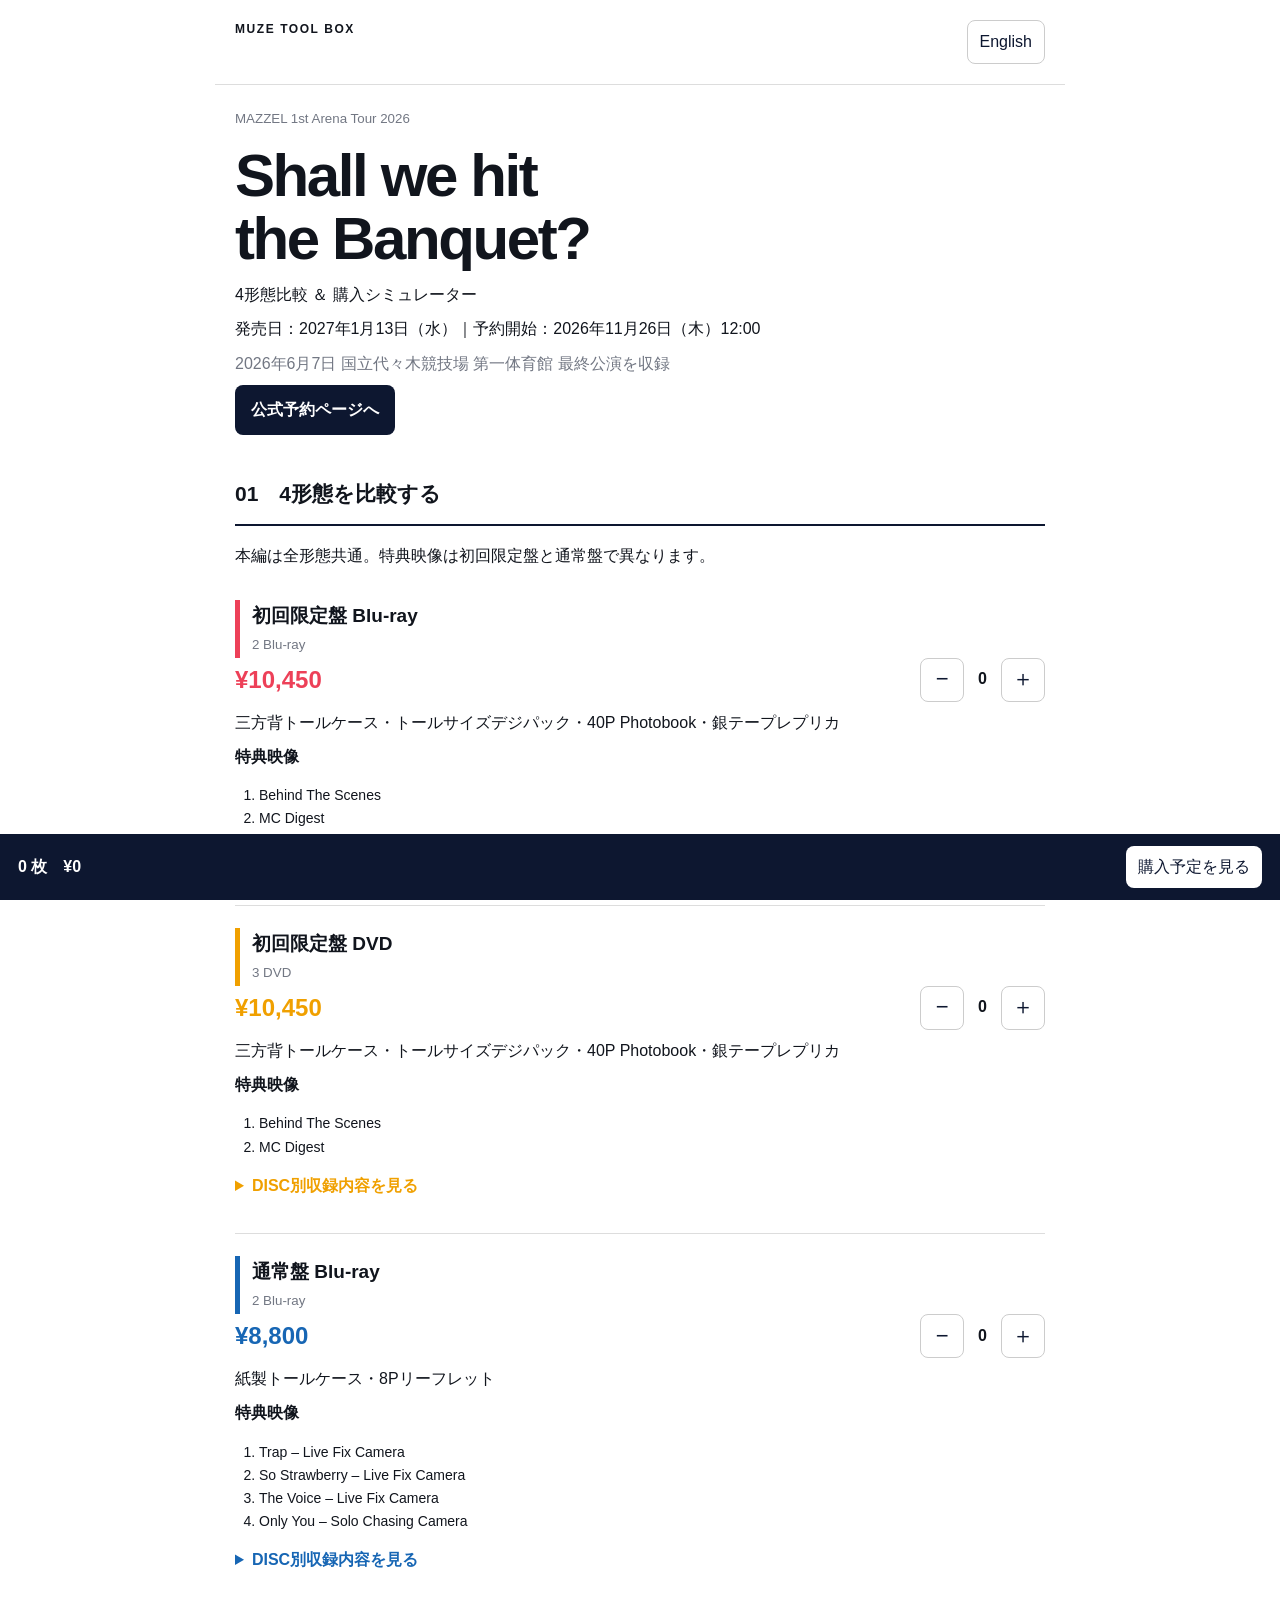
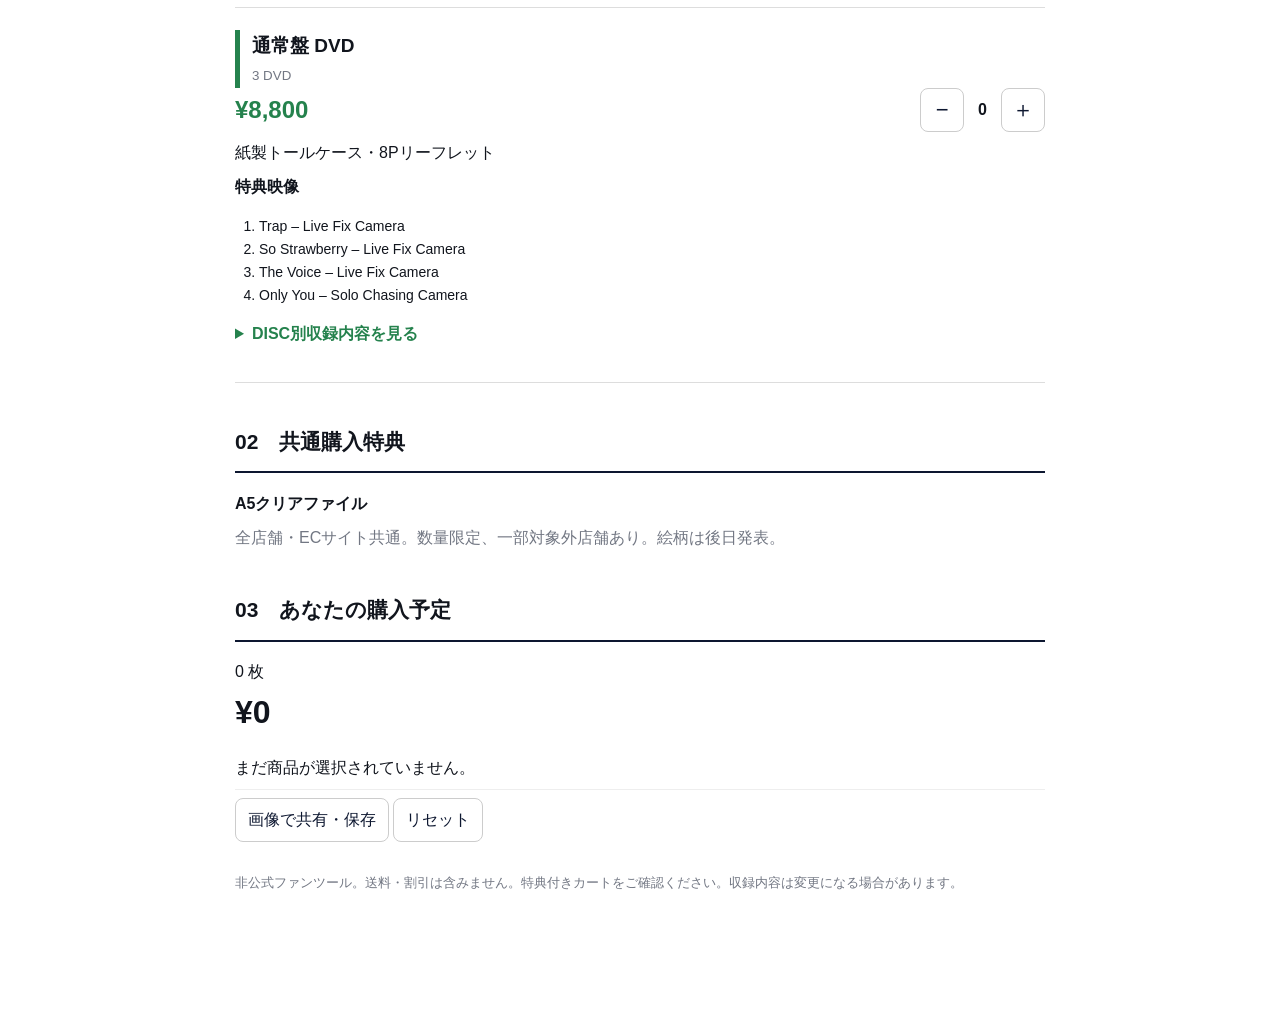
==== banquet/index.html @ d72d7221 "Add standalone BANQUET purchase guide preview" ====
<!doctype html><html lang="ja"><meta charset="utf-8"><meta name="viewport" content="width=device-width,initial-scale=1"><title>BANQUET | MUZE TOOL BOX</title><style>
*{box-sizing:border-box}body{margin:0;color:#11151d;background:#fff;font:16px/1.65 -apple-system,BlinkMacSystemFont,"Helvetica Neue",sans-serif;padding-bottom:110px}main,header{max-width:850px;margin:auto;padding:20px}header{display:flex;justify-content:space-between;border-bottom:1px solid #ddd}a{color:inherit}header a{font-weight:900;font-size:12px;letter-spacing:.13em;text-decoration:none}h1{font-size:clamp(32px,7vw,60px);line-height:1.05;margin:12px 0;letter-spacing:-.04em}h2{font-size:21px;border-bottom:2px solid #0d1730;padding-bottom:12px;margin-top:42px}h3{margin:0;font-size:19px}p{margin:8px 0}small,.muted{color:#727783}article{border-bottom:1px solid #ddd;padding:22px 0} .name{border-left:5px solid var(--c);padding-left:12px}.price{font-size:24px;font-weight:800;color:var(--c)}.line{display:flex;justify-content:space-between;align-items:center;gap:12px}.qty{display:flex;align-items:center;gap:14px}button{font:inherit;cursor:pointer;color:#0d1730;background:white;border:1px solid #ccc;border-radius:8px;padding:8px 12px;touch-action:manipulation}.qty button{width:44px;height:44px;font-size:22px;padding:0}details{margin:12px 0}summary{cursor:pointer;font-weight:700;color:var(--c,#0d1730)}ol{font-size:14px;padding-left:24px}.primary{display:inline-block;background:#0d1730;color:white;border:0;padding:12px 16px;text-decoration:none;border-radius:8px;font-weight:700}.sticky{position:fixed;bottom:0;left:0;right:0;background:#0d1730;color:white;padding:12px 18px calc(12px + env(safe-area-inset-bottom));display:flex;justify-content:space-between;align-items:center;gap:10px}.sticky a{background:white;color:#0d1730;padding:8px 12px;border-radius:8px;text-decoration:none}#total{font-size:32px;font-weight:900}#result p{border-bottom:1px solid #eee;padding:8px 0}footer{font-size:13px;color:#727783;margin-top:30px} [hidden]{display:none!important}
</style><header><a href="https://rikomuze.github.io/muze-tool-box/">MUZE TOOL BOX</a><button id="lang">English</button></header><main><small>MAZZEL 1st Arena Tour 2026</small><h1>Shall we hit<br>the Banquet?</h1><p data-ja="4形態比較 ＆ 購入シミュレーター" data-en="4 Versions Guide & Purchase Simulator">4形態比較 ＆ 購入シミュレーター</p><p data-ja="発売日：2027年1月13日（水）｜予約開始：2026年11月26日（木）12:00" data-en="Release: Jan 13, 2027 | Preorders: Nov 26, 2026, noon JST">発売日：2027年1月13日（水）｜予約開始：2026年11月26日（木）12:00</p><p class="muted" data-ja="2026年6月7日 国立代々木競技場 第一体育館 最終公演を収録" data-en="Final show, June 7, 2026, Yoyogi National Stadium 1st Gymnasium">2026年6月7日 国立代々木競技場 第一体育館 最終公演を収録</p><a class="primary" href="https://mazzel.lnk.to/Banquet_Tour" data-ja="公式予約ページへ" data-en="Preorder">公式予約ページへ</a><h2 data-ja="01　4形態を比較する" data-en="01　Compare editions">01　4形態を比較する</h2><p data-ja="本編は全形態共通。特典映像は初回限定盤と通常盤で異なります。" data-en="All editions include the same concert. Bonus footage differs by edition.">本編は全形態共通。特典映像は初回限定盤と通常盤で異なります。</p><article style="--c:#ed4058"><div class="name"><h3 data-ja="初回限定盤 Blu-ray" data-en="Limited Edition Blu-ray">初回限定盤 Blu-ray</h3><small>2 Blu-ray</small></div><div class="line"><span class="price">¥10,450</span><div class="qty"><button type="button" data-i="0" data-d="-1" aria-label="Minus">−</button><strong id="q0">0</strong><button type="button" data-i="0" data-d="1" aria-label="Plus">＋</button></div></div><p data-ja="三方背トールケース・トールサイズデジパック・40P Photobook・銀テープレプリカ" data-en="Slipcase, tall digipak, 40-page photobook, replica silver tape">三方背トールケース・トールサイズデジパック・40P Photobook・銀テープレプリカ</p><strong data-ja="特典映像" data-en="Bonus footage">特典映像</strong><ol><li>Behind The Scenes</li><li>MC Digest</li></ol><details><summary data-ja="DISC別収録内容を見る" data-en="View disc contents">DISC別収録内容を見る</summary><strong>DISC 1</strong><ol><li>BANQUET BANG</li><li>MAZQUERADE</li><li>MAKERZ</li><li>Fire</li><li>Get Down</li><li>CAME TO DANCE</li><li>to me</li><li>T.O.P</li><li>Fantasy</li><li>I’m yours, You’re mine</li><li>Trap</li><li>DANGER</li><li>K&K</li><li>HERO SUIT</li><li>J.O.K.E.R.</li><li>MISSION</li><li>Get Up And Dance</li><li>Parade</li><li>King Kila Game</li><li>So Strawberry</li><li>Only You</li><li>Clover</li><li>Our Life Is Always Right</li><li>Seaside Story</li><li>Vivid</li><li>BANQUET BANG</li><li>The Voice</li></ol><strong>DISC 2</strong><ol><li>Behind The Scenes</li><li>MC Digest</li></ol></details></article><article style="--c:#f0a000"><div class="name"><h3 data-ja="初回限定盤 DVD" data-en="Limited Edition DVD">初回限定盤 DVD</h3><small>3 DVD</small></div><div class="line"><span class="price">¥10,450</span><div class="qty"><button type="button" data-i="1" data-d="-1" aria-label="Minus">−</button><strong id="q1">0</strong><button type="button" data-i="1" data-d="1" aria-label="Plus">＋</button></div></div><p data-ja="三方背トールケース・トールサイズデジパック・40P Photobook・銀テープレプリカ" data-en="Slipcase, tall digipak, 40-page photobook, replica silver tape">三方背トールケース・トールサイズデジパック・40P Photobook・銀テープレプリカ</p><strong data-ja="特典映像" data-en="Bonus footage">特典映像</strong><ol><li>Behind The Scenes</li><li>MC Digest</li></ol><details><summary data-ja="DISC別収録内容を見る" data-en="View disc contents">DISC別収録内容を見る</summary><strong>DISC 1</strong><ol><li>BANQUET BANG</li><li>MAZQUERADE</li><li>MAKERZ</li><li>Fire</li><li>Get Down</li><li>CAME TO DANCE</li><li>to me</li><li>T.O.P</li><li>Fantasy</li><li>I’m yours, You’re mine</li><li>Trap</li><li>DANGER</li><li>K&K</li><li>HERO SUIT</li><li>J.O.K.E.R.</li><li>MISSION</li><li>Get Up And Dance</li><li>Parade</li><li>King Kila Game</li></ol><strong>DISC 2</strong><ol><li>So Strawberry</li><li>Only You</li><li>Clover</li><li>Our Life Is Always Right</li><li>Seaside Story</li><li>Vivid</li><li>BANQUET BANG</li><li>The Voice</li></ol><strong>DISC 3</strong><ol><li>Behind The Scenes</li><li>MC Digest</li></ol></details></article><article style="--c:#1766b4"><div class="name"><h3 data-ja="通常盤 Blu-ray" data-en="Regular Edition Blu-ray">通常盤 Blu-ray</h3><small>2 Blu-ray</small></div><div class="line"><span class="price">¥8,800</span><div class="qty"><button type="button" data-i="2" data-d="-1" aria-label="Minus">−</button><strong id="q2">0</strong><button type="button" data-i="2" data-d="1" aria-label="Plus">＋</button></div></div><p data-ja="紙製トールケース・8Pリーフレット" data-en="Paper tall case, 8-page leaflet">紙製トールケース・8Pリーフレット</p><strong data-ja="特典映像" data-en="Bonus footage">特典映像</strong><ol><li>Trap – Live Fix Camera</li><li>So Strawberry – Live Fix Camera</li><li>The Voice – Live Fix Camera</li><li>Only You – Solo Chasing Camera</li></ol><details><summary data-ja="DISC別収録内容を見る" data-en="View disc contents">DISC別収録内容を見る</summary><strong>DISC 1</strong><ol><li>BANQUET BANG</li><li>MAZQUERADE</li><li>MAKERZ</li><li>Fire</li><li>Get Down</li><li>CAME TO DANCE</li><li>to me</li><li>T.O.P</li><li>Fantasy</li><li>I’m yours, You’re mine</li><li>Trap</li><li>DANGER</li><li>K&K</li><li>HERO SUIT</li><li>J.O.K.E.R.</li><li>MISSION</li><li>Get Up And Dance</li><li>Parade</li><li>King Kila Game</li><li>So Strawberry</li><li>Only You</li><li>Clover</li><li>Our Life Is Always Right</li><li>Seaside Story</li><li>Vivid</li><li>BANQUET BANG</li><li>The Voice</li></ol><strong>DISC 2</strong><ol><li>Trap – Live Fix Camera</li><li>So Strawberry – Live Fix Camera</li><li>The Voice – Live Fix Camera</li><li>Only You – Solo Chasing Camera</li></ol></details></article><article style="--c:#25824d"><div class="name"><h3 data-ja="通常盤 DVD" data-en="Regular Edition DVD">通常盤 DVD</h3><small>3 DVD</small></div><div class="line"><span class="price">¥8,800</span><div class="qty"><button type="button" data-i="3" data-d="-1" aria-label="Minus">−</button><strong id="q3">0</strong><button type="button" data-i="3" data-d="1" aria-label="Plus">＋</button></div></div><p data-ja="紙製トールケース・8Pリーフレット" data-en="Paper tall case, 8-page leaflet">紙製トールケース・8Pリーフレット</p><strong data-ja="特典映像" data-en="Bonus footage">特典映像</strong><ol><li>Trap – Live Fix Camera</li><li>So Strawberry – Live Fix Camera</li><li>The Voice – Live Fix Camera</li><li>Only You – Solo Chasing Camera</li></ol><details><summary data-ja="DISC別収録内容を見る" data-en="View disc contents">DISC別収録内容を見る</summary><strong>DISC 1</strong><ol><li>BANQUET BANG</li><li>MAZQUERADE</li><li>MAKERZ</li><li>Fire</li><li>Get Down</li><li>CAME TO DANCE</li><li>to me</li><li>T.O.P</li><li>Fantasy</li><li>I’m yours, You’re mine</li><li>Trap</li><li>DANGER</li><li>K&K</li><li>HERO SUIT</li><li>J.O.K.E.R.</li><li>MISSION</li><li>Get Up And Dance</li><li>Parade</li><li>King Kila Game</li></ol><strong>DISC 2</strong><ol><li>So Strawberry</li><li>Only You</li><li>Clover</li><li>Our Life Is Always Right</li><li>Seaside Story</li><li>Vivid</li><li>BANQUET BANG</li><li>The Voice</li></ol><strong>DISC 3</strong><ol><li>Trap – Live Fix Camera</li><li>So Strawberry – Live Fix Camera</li><li>The Voice – Live Fix Camera</li><li>Only You – Solo Chasing Camera</li></ol></details></article><h2 data-ja="02　共通購入特典" data-en="02　Purchase bonus">02　共通購入特典</h2><strong data-ja="A5クリアファイル" data-en="A5 clear file">A5クリアファイル</strong><p class="muted" data-ja="全店舗・ECサイト共通。数量限定、一部対象外店舗あり。絵柄は後日発表。" data-en="Same across participating stores. Limited stock; design to be announced.">全店舗・ECサイト共通。数量限定、一部対象外店舗あり。絵柄は後日発表。</p><h2 id="summary" data-ja="03　あなたの購入予定" data-en="03　Your purchase plan">03　あなたの購入予定</h2><div id="count">0 枚</div><div id="total">¥0</div><div id="result" aria-live="polite">まだ商品が選択されていません。</div><button id="share" disabled data-ja="画像で共有・保存" data-en="Share / save image">画像で共有・保存</button> <button id="reset" data-ja="リセット" data-en="Reset">リセット</button><footer data-ja="非公式ファンツール。送料・割引は含みません。特典付きカートをご確認ください。収録内容は変更になる場合があります。" data-en="Unofficial fan tool. Shipping and discounts excluded. Check bonus eligibility. Contents subject to change.">非公式ファンツール。送料・割引は含みません。特典付きカートをご確認ください。収録内容は変更になる場合があります。</footer></main><div class="sticky"><strong id="sticky">0 枚　¥0</strong><a href="#summary" data-ja="購入予定を見る" data-en="View plan">購入予定を見る</a></div><script>
const products=[{"name":"初回限定盤 Blu-ray","en":"Limited Edition Blu-ray","price":10450,"color":"#ed4058","discs":[["BANQUET BANG","MAZQUERADE","MAKERZ","Fire","Get Down","CAME TO DANCE","to me","T.O.P","Fantasy","I’m yours, You’re mine","Trap","DANGER","K&K","HERO SUIT","J.O.K.E.R.","MISSION","Get Up And Dance","Parade","King Kila Game","So Strawberry","Only You","Clover","Our Life Is Always Right","Seaside Story","Vivid","BANQUET BANG","The Voice"],["Behind The Scenes","MC Digest"]]},{"name":"初回限定盤 DVD","en":"Limited Edition DVD","price":10450,"color":"#f0a000","discs":[["BANQUET BANG","MAZQUERADE","MAKERZ","Fire","Get Down","CAME TO DANCE","to me","T.O.P","Fantasy","I’m yours, You’re mine","Trap","DANGER","K&K","HERO SUIT","J.O.K.E.R.","MISSION","Get Up And Dance","Parade","King Kila Game"],["So Strawberry","Only You","Clover","Our Life Is Always Right","Seaside Story","Vivid","BANQUET BANG","The Voice"],["Behind The Scenes","MC Digest"]]},{"name":"通常盤 Blu-ray","en":"Regular Edition Blu-ray","price":8800,"color":"#1766b4","discs":[["BANQUET BANG","MAZQUERADE","MAKERZ","Fire","Get Down","CAME TO DANCE","to me","T.O.P","Fantasy","I’m yours, You’re mine","Trap","DANGER","K&K","HERO SUIT","J.O.K.E.R.","MISSION","Get Up And Dance","Parade","King Kila Game","So Strawberry","Only You","Clover","Our Life Is Always Right","Seaside Story","Vivid","BANQUET BANG","The Voice"],["Trap – Live Fix Camera","So Strawberry – Live Fix Camera","The Voice – Live Fix Camera","Only You – Solo Chasing Camera"]]},{"name":"通常盤 DVD","en":"Regular Edition DVD","price":8800,"color":"#25824d","discs":[["BANQUET BANG","MAZQUERADE","MAKERZ","Fire","Get Down","CAME TO DANCE","to me","T.O.P","Fantasy","I’m yours, You’re mine","Trap","DANGER","K&K","HERO SUIT","J.O.K.E.R.","MISSION","Get Up And Dance","Parade","King Kila Game"],["So Strawberry","Only You","Clover","Our Life Is Always Right","Seaside Story","Vivid","BANQUET BANG","The Voice"],["Trap – Live Fix Camera","So Strawberry – Live Fix Camera","The Voice – Live Fix Camera","Only You – Solo Chasing Camera"]]}],extras=[["Behind The Scenes","MC Digest"],["Trap – Live Fix Camera","So Strawberry – Live Fix Camera","The Voice – Live Fix Camera","Only You – Solo Chasing Camera"]],q=[0,0,0,0];let lang='ja',lines=[];const el=id=>document.getElementById(id),t=(a,b)=>lang==='ja'?a:b;function render(){let n=q.reduce((a,b)=>a+b,0),total=q.reduce((a,b,i)=>a+b*products[i].price,0),money='¥'+total.toLocaleString();q.forEach((v,i)=>el('q'+i).textContent=v);el('count').textContent=n+t(' 枚',' items');el('total').textContent=money;el('sticky').textContent=el('count').textContent+'　'+money;lines=[];q.forEach((v,i)=>{if(v)lines.push(products[i][lang==='ja'?'name':'en']+' × '+v)});if(n){lines.push(t('ライブ本編：全27曲（演目）','Concert: 27 performances'));if(q[0]+q[1])lines.push(...extras[0], '40P Photobook × '+(q[0]+q[1]),t('銀テープレプリカ','Replica silver tape')+' × '+(q[0]+q[1]));if(q[2]+q[3])lines.push(...extras[1],t('8Pリーフレット','8-page leaflet')+' × '+(q[2]+q[3]));lines.push(t('A5クリアファイル（対象商品・在庫がある場合）','A5 clear file (subject to eligibility and stock)'));}el('result').replaceChildren();for(const s of lines.length?lines:[t('まだ商品が選択されていません。','No editions selected.')]){let p=document.createElement('p');p.textContent=s;el('result').append(p)}el('share').disabled=!n;}
document.querySelectorAll('[data-i]').forEach(b=>b.addEventListener('click',()=>{let i=+b.dataset.i;q[i]=Math.max(0,q[i]+Number(b.dataset.d));render()}));el('reset').onclick=()=>{q.fill(0);render()};el('lang').onclick=()=>{lang=lang==='ja'?'en':'ja';document.documentElement.lang=lang;document.querySelectorAll('[data-ja]').forEach(x=>x.textContent=x.dataset[lang]);el('lang').textContent=t('English','日本語');render()};el('share').onclick=async()=>{let c=document.createElement('canvas');c.width=1000;c.height=240+lines.length*65;let x=c.getContext('2d');x.fillStyle='#fff';x.fillRect(0,0,c.width,c.height);x.fillStyle='#0d1730';x.font='bold 38px sans-serif';x.fillText('BANQUET / MUZE TOOL BOX',40,65);x.fillText(el('total').textContent,40,130);x.font='27px sans-serif';lines.forEach((s,i)=>x.fillText(s,40,200+i*65,920));c.toBlob(async b=>{let f=new File([b],'banquet-plan.png',{type:'image/png'});try{if(navigator.canShare&&navigator.canShare({files:[f]})){await navigator.share({files:[f]});return}}catch(e){if(e.name==='AbortError')return}let a=document.createElement('a');a.href=URL.createObjectURL(b);a.download=f.name;a.click();setTimeout(()=>URL.revokeObjectURL(a.href),1000)},'image/png')};render();
</script></html>
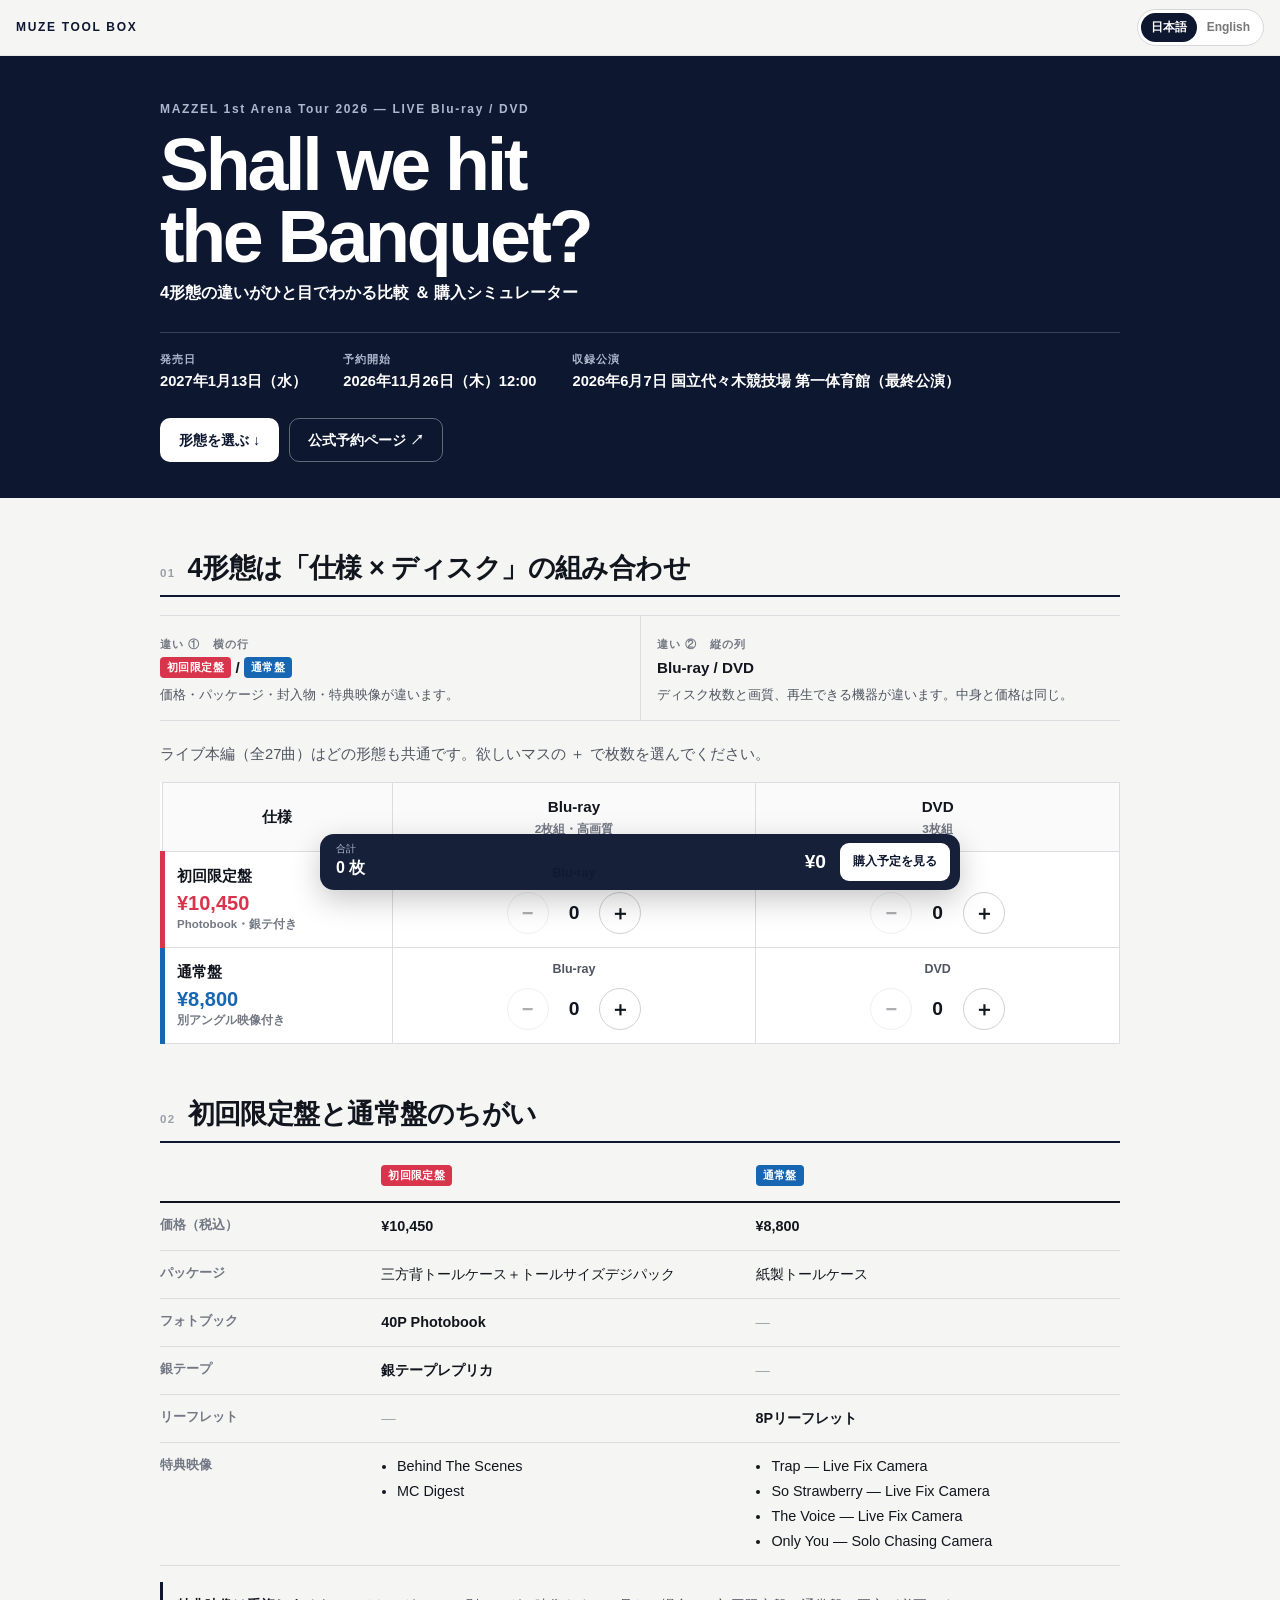
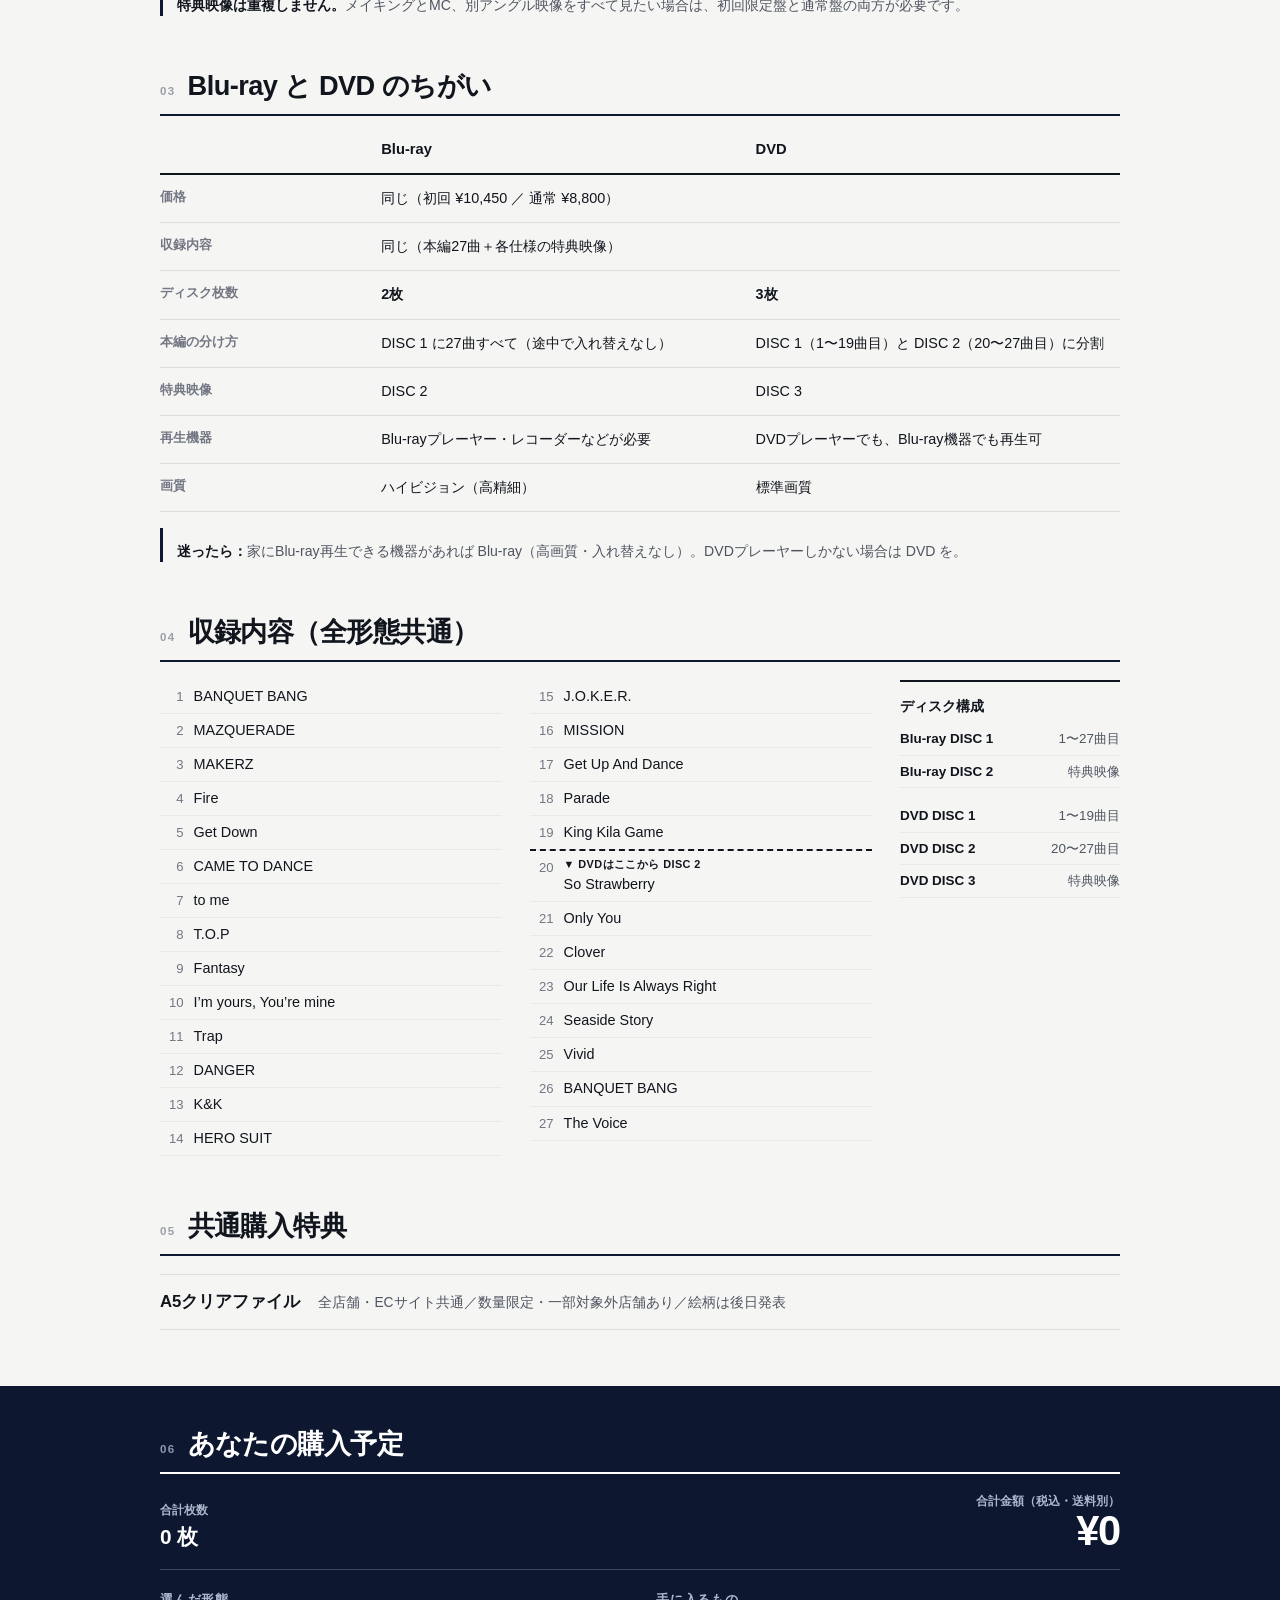
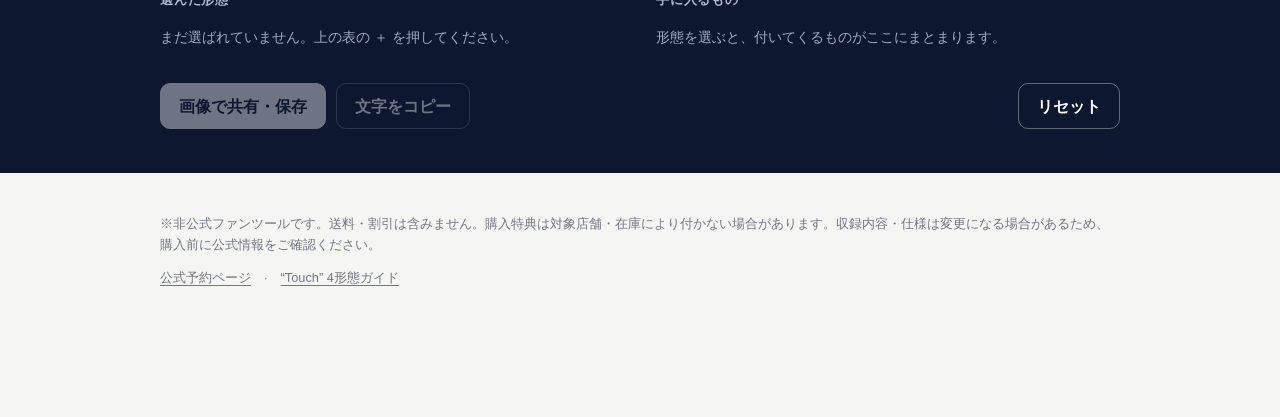
==== commit 77a33611: "BANQUETページを刷新：2×2選択表・形態比較表・ディスク構成を追加 - 4形態を「初回/通常 × Blu-ray/DVD」の表で選べるように変更 - 初回限定盤と通常盤、Blu-rayとDVDの" ====
--- a/banquet/index.html
+++ b/banquet/index.html
@@ -1,6 +1,491 @@
-<!doctype html><html lang="ja"><meta charset="utf-8"><meta name="viewport" content="width=device-width,initial-scale=1"><title>BANQUET | MUZE TOOL BOX</title><style>
-*{box-sizing:border-box}body{margin:0;color:#11151d;background:#fff;font:16px/1.65 -apple-system,BlinkMacSystemFont,"Helvetica Neue",sans-serif;padding-bottom:110px}main,header{max-width:850px;margin:auto;padding:20px}header{display:flex;justify-content:space-between;border-bottom:1px solid #ddd}a{color:inherit}header a{font-weight:900;font-size:12px;letter-spacing:.13em;text-decoration:none}h1{font-size:clamp(32px,7vw,60px);line-height:1.05;margin:12px 0;letter-spacing:-.04em}h2{font-size:21px;border-bottom:2px solid #0d1730;padding-bottom:12px;margin-top:42px}h3{margin:0;font-size:19px}p{margin:8px 0}small,.muted{color:#727783}article{border-bottom:1px solid #ddd;padding:22px 0} .name{border-left:5px solid var(--c);padding-left:12px}.price{font-size:24px;font-weight:800;color:var(--c)}.line{display:flex;justify-content:space-between;align-items:center;gap:12px}.qty{display:flex;align-items:center;gap:14px}button{font:inherit;cursor:pointer;color:#0d1730;background:white;border:1px solid #ccc;border-radius:8px;padding:8px 12px;touch-action:manipulation}.qty button{width:44px;height:44px;font-size:22px;padding:0}details{margin:12px 0}summary{cursor:pointer;font-weight:700;color:var(--c,#0d1730)}ol{font-size:14px;padding-left:24px}.primary{display:inline-block;background:#0d1730;color:white;border:0;padding:12px 16px;text-decoration:none;border-radius:8px;font-weight:700}.sticky{position:fixed;bottom:0;left:0;right:0;background:#0d1730;color:white;padding:12px 18px calc(12px + env(safe-area-inset-bottom));display:flex;justify-content:space-between;align-items:center;gap:10px}.sticky a{background:white;color:#0d1730;padding:8px 12px;border-radius:8px;text-decoration:none}#total{font-size:32px;font-weight:900}#result p{border-bottom:1px solid #eee;padding:8px 0}footer{font-size:13px;color:#727783;margin-top:30px} [hidden]{display:none!important}
-</style><header><a href="https://rikomuze.github.io/muze-tool-box/">MUZE TOOL BOX</a><button id="lang">English</button></header><main><small>MAZZEL 1st Arena Tour 2026</small><h1>Shall we hit<br>the Banquet?</h1><p data-ja="4形態比較 ＆ 購入シミュレーター" data-en="4 Versions Guide & Purchase Simulator">4形態比較 ＆ 購入シミュレーター</p><p data-ja="発売日：2027年1月13日（水）｜予約開始：2026年11月26日（木）12:00" data-en="Release: Jan 13, 2027 | Preorders: Nov 26, 2026, noon JST">発売日：2027年1月13日（水）｜予約開始：2026年11月26日（木）12:00</p><p class="muted" data-ja="2026年6月7日 国立代々木競技場 第一体育館 最終公演を収録" data-en="Final show, June 7, 2026, Yoyogi National Stadium 1st Gymnasium">2026年6月7日 国立代々木競技場 第一体育館 最終公演を収録</p><a class="primary" href="https://mazzel.lnk.to/Banquet_Tour" data-ja="公式予約ページへ" data-en="Preorder">公式予約ページへ</a><h2 data-ja="01　4形態を比較する" data-en="01　Compare editions">01　4形態を比較する</h2><p data-ja="本編は全形態共通。特典映像は初回限定盤と通常盤で異なります。" data-en="All editions include the same concert. Bonus footage differs by edition.">本編は全形態共通。特典映像は初回限定盤と通常盤で異なります。</p><article style="--c:#ed4058"><div class="name"><h3 data-ja="初回限定盤 Blu-ray" data-en="Limited Edition Blu-ray">初回限定盤 Blu-ray</h3><small>2 Blu-ray</small></div><div class="line"><span class="price">¥10,450</span><div class="qty"><button type="button" data-i="0" data-d="-1" aria-label="Minus">−</button><strong id="q0">0</strong><button type="button" data-i="0" data-d="1" aria-label="Plus">＋</button></div></div><p data-ja="三方背トールケース・トールサイズデジパック・40P Photobook・銀テープレプリカ" data-en="Slipcase, tall digipak, 40-page photobook, replica silver tape">三方背トールケース・トールサイズデジパック・40P Photobook・銀テープレプリカ</p><strong data-ja="特典映像" data-en="Bonus footage">特典映像</strong><ol><li>Behind The Scenes</li><li>MC Digest</li></ol><details><summary data-ja="DISC別収録内容を見る" data-en="View disc contents">DISC別収録内容を見る</summary><strong>DISC 1</strong><ol><li>BANQUET BANG</li><li>MAZQUERADE</li><li>MAKERZ</li><li>Fire</li><li>Get Down</li><li>CAME TO DANCE</li><li>to me</li><li>T.O.P</li><li>Fantasy</li><li>I’m yours, You’re mine</li><li>Trap</li><li>DANGER</li><li>K&K</li><li>HERO SUIT</li><li>J.O.K.E.R.</li><li>MISSION</li><li>Get Up And Dance</li><li>Parade</li><li>King Kila Game</li><li>So Strawberry</li><li>Only You</li><li>Clover</li><li>Our Life Is Always Right</li><li>Seaside Story</li><li>Vivid</li><li>BANQUET BANG</li><li>The Voice</li></ol><strong>DISC 2</strong><ol><li>Behind The Scenes</li><li>MC Digest</li></ol></details></article><article style="--c:#f0a000"><div class="name"><h3 data-ja="初回限定盤 DVD" data-en="Limited Edition DVD">初回限定盤 DVD</h3><small>3 DVD</small></div><div class="line"><span class="price">¥10,450</span><div class="qty"><button type="button" data-i="1" data-d="-1" aria-label="Minus">−</button><strong id="q1">0</strong><button type="button" data-i="1" data-d="1" aria-label="Plus">＋</button></div></div><p data-ja="三方背トールケース・トールサイズデジパック・40P Photobook・銀テープレプリカ" data-en="Slipcase, tall digipak, 40-page photobook, replica silver tape">三方背トールケース・トールサイズデジパック・40P Photobook・銀テープレプリカ</p><strong data-ja="特典映像" data-en="Bonus footage">特典映像</strong><ol><li>Behind The Scenes</li><li>MC Digest</li></ol><details><summary data-ja="DISC別収録内容を見る" data-en="View disc contents">DISC別収録内容を見る</summary><strong>DISC 1</strong><ol><li>BANQUET BANG</li><li>MAZQUERADE</li><li>MAKERZ</li><li>Fire</li><li>Get Down</li><li>CAME TO DANCE</li><li>to me</li><li>T.O.P</li><li>Fantasy</li><li>I’m yours, You’re mine</li><li>Trap</li><li>DANGER</li><li>K&K</li><li>HERO SUIT</li><li>J.O.K.E.R.</li><li>MISSION</li><li>Get Up And Dance</li><li>Parade</li><li>King Kila Game</li></ol><strong>DISC 2</strong><ol><li>So Strawberry</li><li>Only You</li><li>Clover</li><li>Our Life Is Always Right</li><li>Seaside Story</li><li>Vivid</li><li>BANQUET BANG</li><li>The Voice</li></ol><strong>DISC 3</strong><ol><li>Behind The Scenes</li><li>MC Digest</li></ol></details></article><article style="--c:#1766b4"><div class="name"><h3 data-ja="通常盤 Blu-ray" data-en="Regular Edition Blu-ray">通常盤 Blu-ray</h3><small>2 Blu-ray</small></div><div class="line"><span class="price">¥8,800</span><div class="qty"><button type="button" data-i="2" data-d="-1" aria-label="Minus">−</button><strong id="q2">0</strong><button type="button" data-i="2" data-d="1" aria-label="Plus">＋</button></div></div><p data-ja="紙製トールケース・8Pリーフレット" data-en="Paper tall case, 8-page leaflet">紙製トールケース・8Pリーフレット</p><strong data-ja="特典映像" data-en="Bonus footage">特典映像</strong><ol><li>Trap – Live Fix Camera</li><li>So Strawberry – Live Fix Camera</li><li>The Voice – Live Fix Camera</li><li>Only You – Solo Chasing Camera</li></ol><details><summary data-ja="DISC別収録内容を見る" data-en="View disc contents">DISC別収録内容を見る</summary><strong>DISC 1</strong><ol><li>BANQUET BANG</li><li>MAZQUERADE</li><li>MAKERZ</li><li>Fire</li><li>Get Down</li><li>CAME TO DANCE</li><li>to me</li><li>T.O.P</li><li>Fantasy</li><li>I’m yours, You’re mine</li><li>Trap</li><li>DANGER</li><li>K&K</li><li>HERO SUIT</li><li>J.O.K.E.R.</li><li>MISSION</li><li>Get Up And Dance</li><li>Parade</li><li>King Kila Game</li><li>So Strawberry</li><li>Only You</li><li>Clover</li><li>Our Life Is Always Right</li><li>Seaside Story</li><li>Vivid</li><li>BANQUET BANG</li><li>The Voice</li></ol><strong>DISC 2</strong><ol><li>Trap – Live Fix Camera</li><li>So Strawberry – Live Fix Camera</li><li>The Voice – Live Fix Camera</li><li>Only You – Solo Chasing Camera</li></ol></details></article><article style="--c:#25824d"><div class="name"><h3 data-ja="通常盤 DVD" data-en="Regular Edition DVD">通常盤 DVD</h3><small>3 DVD</small></div><div class="line"><span class="price">¥8,800</span><div class="qty"><button type="button" data-i="3" data-d="-1" aria-label="Minus">−</button><strong id="q3">0</strong><button type="button" data-i="3" data-d="1" aria-label="Plus">＋</button></div></div><p data-ja="紙製トールケース・8Pリーフレット" data-en="Paper tall case, 8-page leaflet">紙製トールケース・8Pリーフレット</p><strong data-ja="特典映像" data-en="Bonus footage">特典映像</strong><ol><li>Trap – Live Fix Camera</li><li>So Strawberry – Live Fix Camera</li><li>The Voice – Live Fix Camera</li><li>Only You – Solo Chasing Camera</li></ol><details><summary data-ja="DISC別収録内容を見る" data-en="View disc contents">DISC別収録内容を見る</summary><strong>DISC 1</strong><ol><li>BANQUET BANG</li><li>MAZQUERADE</li><li>MAKERZ</li><li>Fire</li><li>Get Down</li><li>CAME TO DANCE</li><li>to me</li><li>T.O.P</li><li>Fantasy</li><li>I’m yours, You’re mine</li><li>Trap</li><li>DANGER</li><li>K&K</li><li>HERO SUIT</li><li>J.O.K.E.R.</li><li>MISSION</li><li>Get Up And Dance</li><li>Parade</li><li>King Kila Game</li></ol><strong>DISC 2</strong><ol><li>So Strawberry</li><li>Only You</li><li>Clover</li><li>Our Life Is Always Right</li><li>Seaside Story</li><li>Vivid</li><li>BANQUET BANG</li><li>The Voice</li></ol><strong>DISC 3</strong><ol><li>Trap – Live Fix Camera</li><li>So Strawberry – Live Fix Camera</li><li>The Voice – Live Fix Camera</li><li>Only You – Solo Chasing Camera</li></ol></details></article><h2 data-ja="02　共通購入特典" data-en="02　Purchase bonus">02　共通購入特典</h2><strong data-ja="A5クリアファイル" data-en="A5 clear file">A5クリアファイル</strong><p class="muted" data-ja="全店舗・ECサイト共通。数量限定、一部対象外店舗あり。絵柄は後日発表。" data-en="Same across participating stores. Limited stock; design to be announced.">全店舗・ECサイト共通。数量限定、一部対象外店舗あり。絵柄は後日発表。</p><h2 id="summary" data-ja="03　あなたの購入予定" data-en="03　Your purchase plan">03　あなたの購入予定</h2><div id="count">0 枚</div><div id="total">¥0</div><div id="result" aria-live="polite">まだ商品が選択されていません。</div><button id="share" disabled data-ja="画像で共有・保存" data-en="Share / save image">画像で共有・保存</button> <button id="reset" data-ja="リセット" data-en="Reset">リセット</button><footer data-ja="非公式ファンツール。送料・割引は含みません。特典付きカートをご確認ください。収録内容は変更になる場合があります。" data-en="Unofficial fan tool. Shipping and discounts excluded. Check bonus eligibility. Contents subject to change.">非公式ファンツール。送料・割引は含みません。特典付きカートをご確認ください。収録内容は変更になる場合があります。</footer></main><div class="sticky"><strong id="sticky">0 枚　¥0</strong><a href="#summary" data-ja="購入予定を見る" data-en="View plan">購入予定を見る</a></div><script>
-const products=[{"name":"初回限定盤 Blu-ray","en":"Limited Edition Blu-ray","price":10450,"color":"#ed4058","discs":[["BANQUET BANG","MAZQUERADE","MAKERZ","Fire","Get Down","CAME TO DANCE","to me","T.O.P","Fantasy","I’m yours, You’re mine","Trap","DANGER","K&K","HERO SUIT","J.O.K.E.R.","MISSION","Get Up And Dance","Parade","King Kila Game","So Strawberry","Only You","Clover","Our Life Is Always Right","Seaside Story","Vivid","BANQUET BANG","The Voice"],["Behind The Scenes","MC Digest"]]},{"name":"初回限定盤 DVD","en":"Limited Edition DVD","price":10450,"color":"#f0a000","discs":[["BANQUET BANG","MAZQUERADE","MAKERZ","Fire","Get Down","CAME TO DANCE","to me","T.O.P","Fantasy","I’m yours, You’re mine","Trap","DANGER","K&K","HERO SUIT","J.O.K.E.R.","MISSION","Get Up And Dance","Parade","King Kila Game"],["So Strawberry","Only You","Clover","Our Life Is Always Right","Seaside Story","Vivid","BANQUET BANG","The Voice"],["Behind The Scenes","MC Digest"]]},{"name":"通常盤 Blu-ray","en":"Regular Edition Blu-ray","price":8800,"color":"#1766b4","discs":[["BANQUET BANG","MAZQUERADE","MAKERZ","Fire","Get Down","CAME TO DANCE","to me","T.O.P","Fantasy","I’m yours, You’re mine","Trap","DANGER","K&K","HERO SUIT","J.O.K.E.R.","MISSION","Get Up And Dance","Parade","King Kila Game","So Strawberry","Only You","Clover","Our Life Is Always Right","Seaside Story","Vivid","BANQUET BANG","The Voice"],["Trap – Live Fix Camera","So Strawberry – Live Fix Camera","The Voice – Live Fix Camera","Only You – Solo Chasing Camera"]]},{"name":"通常盤 DVD","en":"Regular Edition DVD","price":8800,"color":"#25824d","discs":[["BANQUET BANG","MAZQUERADE","MAKERZ","Fire","Get Down","CAME TO DANCE","to me","T.O.P","Fantasy","I’m yours, You’re mine","Trap","DANGER","K&K","HERO SUIT","J.O.K.E.R.","MISSION","Get Up And Dance","Parade","King Kila Game"],["So Strawberry","Only You","Clover","Our Life Is Always Right","Seaside Story","Vivid","BANQUET BANG","The Voice"],["Trap – Live Fix Camera","So Strawberry – Live Fix Camera","The Voice – Live Fix Camera","Only You – Solo Chasing Camera"]]}],extras=[["Behind The Scenes","MC Digest"],["Trap – Live Fix Camera","So Strawberry – Live Fix Camera","The Voice – Live Fix Camera","Only You – Solo Chasing Camera"]],q=[0,0,0,0];let lang='ja',lines=[];const el=id=>document.getElementById(id),t=(a,b)=>lang==='ja'?a:b;function render(){let n=q.reduce((a,b)=>a+b,0),total=q.reduce((a,b,i)=>a+b*products[i].price,0),money='¥'+total.toLocaleString();q.forEach((v,i)=>el('q'+i).textContent=v);el('count').textContent=n+t(' 枚',' items');el('total').textContent=money;el('sticky').textContent=el('count').textContent+'　'+money;lines=[];q.forEach((v,i)=>{if(v)lines.push(products[i][lang==='ja'?'name':'en']+' × '+v)});if(n){lines.push(t('ライブ本編：全27曲（演目）','Concert: 27 performances'));if(q[0]+q[1])lines.push(...extras[0], '40P Photobook × '+(q[0]+q[1]),t('銀テープレプリカ','Replica silver tape')+' × '+(q[0]+q[1]));if(q[2]+q[3])lines.push(...extras[1],t('8Pリーフレット','8-page leaflet')+' × '+(q[2]+q[3]));lines.push(t('A5クリアファイル（対象商品・在庫がある場合）','A5 clear file (subject to eligibility and stock)'));}el('result').replaceChildren();for(const s of lines.length?lines:[t('まだ商品が選択されていません。','No editions selected.')]){let p=document.createElement('p');p.textContent=s;el('result').append(p)}el('share').disabled=!n;}
-document.querySelectorAll('[data-i]').forEach(b=>b.addEventListener('click',()=>{let i=+b.dataset.i;q[i]=Math.max(0,q[i]+Number(b.dataset.d));render()}));el('reset').onclick=()=>{q.fill(0);render()};el('lang').onclick=()=>{lang=lang==='ja'?'en':'ja';document.documentElement.lang=lang;document.querySelectorAll('[data-ja]').forEach(x=>x.textContent=x.dataset[lang]);el('lang').textContent=t('English','日本語');render()};el('share').onclick=async()=>{let c=document.createElement('canvas');c.width=1000;c.height=240+lines.length*65;let x=c.getContext('2d');x.fillStyle='#fff';x.fillRect(0,0,c.width,c.height);x.fillStyle='#0d1730';x.font='bold 38px sans-serif';x.fillText('BANQUET / MUZE TOOL BOX',40,65);x.fillText(el('total').textContent,40,130);x.font='27px sans-serif';lines.forEach((s,i)=>x.fillText(s,40,200+i*65,920));c.toBlob(async b=>{let f=new File([b],'banquet-plan.png',{type:'image/png'});try{if(navigator.canShare&&navigator.canShare({files:[f]})){await navigator.share({files:[f]});return}}catch(e){if(e.name==='AbortError')return}let a=document.createElement('a');a.href=URL.createObjectURL(b);a.download=f.name;a.click();setTimeout(()=>URL.revokeObjectURL(a.href),1000)},'image/png')};render();
-</script></html>+<!doctype html>
+<html lang="ja">
+<head>
+<meta charset="utf-8">
+<meta name="viewport" content="width=device-width, initial-scale=1, viewport-fit=cover">
+<meta name="theme-color" content="#0d1730">
+<title>BANQUET 4形態比較 ＆ 購入シミュレーター | MUZE TOOL BOX</title>
+<meta name="description" content="MAZZEL 1st Arena Tour 2026 “Banquet” Blu-ray / DVD 4形態の違いと購入シミュレーター（非公式）">
+<link rel="apple-touch-icon" sizes="180x180" href="../apple-touch-icon.png">
+<style>
+:root{
+  --bg:#f5f5f3;--paper:#fff;--ink:#11151d;--sub:#4f5561;--muted:#727783;
+  --line:#dcdde0;--hair:#e9e9ea;--navy:#0d1730;
+  --lim:#d8344c;--lim-bg:#fdf1f3;   /* 初回限定盤 */
+  --reg:#1766b4;--reg-bg:#eef4fb;   /* 通常盤 */
+}
+*{box-sizing:border-box}
+html{scroll-behavior:smooth;-webkit-text-size-adjust:100%}
+body{margin:0;background:var(--bg);color:var(--ink);
+  font-family:-apple-system,BlinkMacSystemFont,"Segoe UI","Hiragino Kaku Gothic ProN","Hiragino Sans","Yu Gothic",Meiryo,sans-serif;
+  line-height:1.6;padding-bottom:96px}
+button{font:inherit;cursor:pointer;color:inherit}
+a{color:inherit}
+.shell{width:min(960px,calc(100% - 32px));margin-inline:auto}
+[hidden]{display:none!important}
+
+/* ---------- top bar（参考サイトと共通） ---------- */
+.topbar{position:sticky;top:0;z-index:50;height:56px;padding:0 16px;display:flex;align-items:center;justify-content:space-between;
+  background:rgba(245,245,243,.92);backdrop-filter:blur(16px);-webkit-backdrop-filter:blur(16px);border-bottom:1px solid rgba(0,0,0,.06)}
+.brand{font-size:.75rem;font-weight:900;letter-spacing:.14em;text-decoration:none;color:var(--navy)}
+.lang{display:flex;border:1px solid #d6d7da;background:#fff;padding:3px;border-radius:999px}
+.lang button{border:0;background:transparent;padding:5px 10px;border-radius:999px;font-size:.75rem;font-weight:800;color:#777}
+.lang button[aria-pressed="true"]{background:var(--navy);color:#fff}
+
+/* ---------- hero ---------- */
+.hero{background:var(--navy);color:#fff;padding:44px 0 36px}
+.eyebrow{margin:0;font-size:.75rem;font-weight:800;letter-spacing:.14em;color:#aeb8cd}
+.hero h1{margin:10px 0 6px;font-size:clamp(2.4rem,8vw,4.6rem);line-height:.98;letter-spacing:-.045em}
+.hero .lead{margin:0;font-weight:700;font-size:1.02rem}
+.facts{display:grid;grid-template-columns:repeat(3,auto);justify-content:start;gap:0 36px;margin:26px 0 0;padding-top:18px;border-top:1px solid rgba(255,255,255,.18)}
+.facts div{min-width:0}
+.facts dt{font-size:.7rem;font-weight:800;letter-spacing:.08em;color:#aeb8cd}
+.facts dd{margin:2px 0 0;font-weight:700;font-size:.92rem}
+.hero-links{display:flex;flex-wrap:wrap;gap:10px;margin-top:24px}
+.btn{display:inline-flex;align-items:center;justify-content:center;gap:6px;min-height:44px;padding:0 18px;border-radius:10px;font-weight:800;font-size:.88rem;text-decoration:none;border:1px solid transparent}
+.btn-white{background:#fff;color:var(--navy)}
+.btn-ghost{color:#fff;border-color:rgba(255,255,255,.35)}
+
+/* ---------- sections ---------- */
+section.block{padding-top:52px}
+.head{display:flex;gap:12px;align-items:baseline;border-bottom:2px solid var(--navy);padding-bottom:10px;margin-bottom:18px}
+.head .no{font-size:.72rem;font-weight:900;letter-spacing:.12em;color:#9a9fa8}
+.head h2{margin:0;font-size:clamp(1.25rem,3.4vw,1.7rem);letter-spacing:-.02em;line-height:1.3}
+.note{color:var(--sub);font-size:.92rem;margin:0 0 16px}
+.tag{display:inline-block;font-size:.68rem;font-weight:900;letter-spacing:.04em;padding:2px 7px;border-radius:4px;vertical-align:2px;white-space:nowrap}
+.tag.lim{background:var(--lim);color:#fff}
+.tag.reg{background:var(--reg);color:#fff}
+
+/* 2つの軸の説明 */
+.axes{display:grid;grid-template-columns:1fr 1fr;gap:0;border-top:1px solid var(--line);border-bottom:1px solid var(--line);margin-bottom:22px}
+.axes>div{padding:14px 16px 14px 0}
+.axes>div+div{padding-left:16px;border-left:1px solid var(--line)}
+.axes strong{display:block;font-size:.95rem}
+.axes p{margin:4px 0 0;font-size:.84rem;color:var(--sub)}
+.axes .k{font-size:.7rem;font-weight:900;color:var(--muted);letter-spacing:.1em}
+
+/* ---------- 2×2 選択マトリクス ---------- */
+.matrix{width:100%;border-collapse:collapse;table-layout:fixed;background:var(--paper);border:1px solid var(--line)}
+.matrix th,.matrix td{border:1px solid var(--line);vertical-align:middle}
+.matrix thead th{background:#fafafa;padding:12px 10px;font-size:.95rem;text-align:center}
+.matrix thead th small{display:block;font-weight:600;font-size:.74rem;color:var(--muted)}
+.matrix thead th:first-child{width:24%}
+.matrix tbody th{padding:14px 12px;text-align:left;font-size:.95rem;line-height:1.35}
+.matrix tbody th .price{display:block;font-size:1.25rem;font-weight:900;margin-top:4px}
+.matrix tbody th small{display:block;font-weight:600;font-size:.72rem;color:var(--muted)}
+.row-lim th{border-left:5px solid var(--lim)!important}
+.row-lim .price{color:var(--lim)}
+.row-reg th{border-left:5px solid var(--reg)!important}
+.row-reg .price{color:var(--reg)}
+.cell{padding:12px 8px;text-align:center;transition:background .15s}
+.cell .what{font-size:.78rem;font-weight:700;color:var(--sub);margin-bottom:8px}
+.row-lim .cell.on{background:var(--lim-bg)}
+.row-reg .cell.on{background:var(--reg-bg)}
+.stepper{display:inline-flex;align-items:center;gap:10px}
+.stepper button{width:42px;height:42px;border-radius:50%;border:1px solid #cfd1d6;background:#fff;font-size:1.25rem;font-weight:700;line-height:1;touch-action:manipulation}
+.stepper button:active{background:#eceef1}
+.stepper button:disabled{opacity:.35;cursor:default}
+.stepper output{min-width:1.6em;font-size:1.2rem;font-weight:900;text-align:center}
+.cell.on output{color:var(--navy)}
+
+/* ---------- 比較表 ---------- */
+.compare{width:100%;border-collapse:collapse;font-size:.9rem}
+.compare th,.compare td{padding:12px 10px;border-bottom:1px solid var(--line);text-align:left;vertical-align:top}
+.compare thead th{border-bottom:2px solid var(--ink);font-size:.92rem;padding-top:4px}
+.compare tbody th{width:22%;font-size:.8rem;color:var(--muted);font-weight:800;padding-left:0}
+.compare td{width:39%}
+.compare ul{margin:0;padding-left:1.1em}
+.compare li+li{margin-top:2px}
+.yes{font-weight:800}
+.no{color:#a2a6ae}
+.diff td{background:#fff}
+.callout{margin:16px 0 0;padding:12px 0 0 14px;border-left:3px solid var(--navy);font-size:.88rem;color:var(--sub)}
+.callout strong{color:var(--ink)}
+
+/* ---------- 収録内容 ---------- */
+.setlist-wrap{display:grid;grid-template-columns:1fr 220px;gap:28px;align-items:start}
+.setlist{list-style:none;margin:0;padding:0;columns:2;column-gap:28px;font-size:.9rem}
+.setlist li{display:flex;gap:10px;padding:5px 0;border-bottom:1px solid var(--hair);break-inside:avoid}
+.setlist li .n{flex:0 0 1.8em;color:var(--muted);font-variant-numeric:tabular-nums;text-align:right;font-size:.82rem;padding-top:1px}
+.setlist li.split{border-top:2px dashed var(--ink);margin-top:-1px}
+.split-label{display:block;font-size:.68rem;font-weight:900;color:var(--ink);letter-spacing:.04em}
+.discmap{font-size:.84rem;border-top:2px solid var(--ink)}
+.discmap h3{font-size:.85rem;margin:14px 0 6px}
+.discmap ol{list-style:none;margin:0;padding:0}
+.discmap li{display:flex;justify-content:space-between;gap:8px;padding:5px 0;border-bottom:1px solid var(--hair)}
+.discmap li span:first-child{font-weight:800}
+.discmap li span:last-child{color:var(--sub);text-align:right}
+
+/* ---------- 購入特典 ---------- */
+.perk{display:flex;gap:18px;align-items:baseline;flex-wrap:wrap;border-top:1px solid var(--line);border-bottom:1px solid var(--line);padding:14px 0}
+.perk strong{font-size:1.05rem}
+.perk span{color:var(--sub);font-size:.86rem}
+
+/* ---------- 購入予定 ---------- */
+.summary{margin-top:56px;background:var(--navy);color:#fff;padding:40px 0 44px}
+.summary .head{border-color:#fff}
+.summary .head .no{color:#8d98b1}
+.total{display:flex;justify-content:space-between;align-items:flex-end;gap:12px;padding-bottom:16px;border-bottom:1px solid rgba(255,255,255,.2)}
+.total .lbl{font-size:.72rem;color:#aeb8cd;font-weight:800;display:block}
+#sumCount{font-size:1.3rem;font-weight:900}
+#sumPrice{font-size:clamp(2rem,6vw,2.6rem);font-weight:900;letter-spacing:-.03em;line-height:1}
+.sum-cols{display:grid;grid-template-columns:1fr 1fr;gap:32px;margin-top:20px}
+.sum-cols h3{font-size:.8rem;letter-spacing:.06em;color:#aeb8cd;margin:0 0 8px;font-weight:800}
+.lines{list-style:none;margin:0;padding:0}
+.lines li{display:flex;justify-content:space-between;gap:12px;padding:8px 0;border-bottom:1px solid rgba(255,255,255,.1);font-size:.9rem}
+.lines li span+span{font-weight:800;white-space:nowrap;text-align:right}
+.lines li.head-line{font-weight:800}
+.lines li.sub{font-size:.8rem;color:#c3cbdb;padding:3px 0 3px 14px;border-bottom:0}
+.lines .empty{color:#9faabd;border:0}
+.dot{display:inline-block;width:8px;height:8px;border-radius:2px;margin-right:6px;vertical-align:1px}
+.dot.lim{background:#ff6b80}.dot.reg{background:#5aa2ef}
+.actions{display:flex;flex-wrap:wrap;gap:10px;margin-top:26px}
+.actions button{min-height:46px;padding:0 18px;border-radius:10px;font-weight:800;border:1px solid rgba(255,255,255,.35);background:transparent;color:#fff}
+.actions button.main{background:#fff;color:var(--navy);border-color:#fff}
+.actions button:disabled{opacity:.4;cursor:not-allowed}
+.actions .reset{margin-left:auto}
+
+footer{padding:28px 0 20px;color:var(--muted);font-size:.8rem}
+footer a{text-underline-offset:3px}
+
+/* ---------- 下部固定バー ---------- */
+.sticky{position:fixed;z-index:60;left:50%;bottom:max(10px,env(safe-area-inset-bottom));transform:translateX(-50%);
+  width:min(640px,calc(100% - 20px));background:rgba(13,23,48,.96);color:#fff;border-radius:14px;
+  padding:9px 10px 9px 16px;display:flex;align-items:center;gap:14px;box-shadow:0 10px 30px rgba(0,0,0,.22)}
+.sticky .lbl{font-size:.62rem;color:#aeb8cd;display:block;line-height:1.2}
+#stCount{font-weight:900}
+#stPrice{margin-left:auto;font-size:1.2rem;font-weight:900}
+.sticky a{background:#fff;color:var(--navy);padding:9px 13px;border-radius:9px;text-decoration:none;font-size:.78rem;font-weight:900;white-space:nowrap}
+.toast{position:fixed;left:50%;bottom:86px;transform:translateX(-50%);background:#111827;color:#fff;padding:9px 15px;border-radius:999px;font-size:.82rem;opacity:0;pointer-events:none;transition:opacity .2s;z-index:100}
+.toast.show{opacity:1}
+
+@media (max-width:720px){
+  .facts{grid-template-columns:1fr 1fr;gap:12px 20px}
+  .facts div:last-child{grid-column:1/-1}
+  .axes{grid-template-columns:1fr}
+  .axes>div{padding:12px 0}
+  .axes>div+div{padding-left:0;border-left:0;border-top:1px solid var(--line)}
+  .setlist-wrap{grid-template-columns:1fr}
+  .setlist{columns:1}
+  .sum-cols{grid-template-columns:1fr;gap:22px}
+}
+@media (max-width:430px){
+  .shell{width:calc(100% - 24px)}
+  .matrix thead th:first-child{width:30%}
+  .matrix tbody th{padding:12px 8px;font-size:.86rem}
+  .matrix tbody th .price{font-size:1.05rem}
+  .cell{padding:10px 4px}
+  .stepper{gap:6px}
+  .stepper button{width:38px;height:38px}
+  .compare{font-size:.84rem}
+  .compare th,.compare td{padding:10px 6px}
+  .compare tbody th{padding-left:0;width:5.2em}
+}
+</style>
+</head>
+<body>
+
+<header class="topbar">
+  <a class="brand" href="https://rikomuze.github.io/muze-tool-box/">MUZE TOOL BOX</a>
+  <div class="lang" role="group" aria-label="Language">
+    <button type="button" data-lang="ja" aria-pressed="true">日本語</button>
+    <button type="button" data-lang="en" aria-pressed="false">English</button>
+  </div>
+</header>
+
+<main>
+  <!-- HERO -->
+  <div class="hero">
+    <div class="shell">
+      <p class="eyebrow">MAZZEL 1st Arena Tour 2026 — LIVE Blu-ray / DVD</p>
+      <h1>Shall we hit<br>the Banquet?</h1>
+      <p class="lead" data-ja="4形態の違いがひと目でわかる比較 ＆ 購入シミュレーター" data-en="See how the 4 editions differ, then plan your order">4形態の違いがひと目でわかる比較 ＆ 購入シミュレーター</p>
+      <dl class="facts">
+        <div><dt data-ja="発売日" data-en="RELEASE">発売日</dt><dd data-ja="2027年1月13日（水）" data-en="Wed, Jan 13, 2027">2027年1月13日（水）</dd></div>
+        <div><dt data-ja="予約開始" data-en="PREORDERS">予約開始</dt><dd data-ja="2026年11月26日（木）12:00" data-en="Thu, Nov 26, 2026, 12:00 JST">2026年11月26日（木）12:00</dd></div>
+        <div><dt data-ja="収録公演" data-en="RECORDED">収録公演</dt><dd data-ja="2026年6月7日 国立代々木競技場 第一体育館（最終公演）" data-en="June 7, 2026 — Yoyogi National Gymnasium (final show)">2026年6月7日 国立代々木競技場 第一体育館（最終公演）</dd></div>
+      </dl>
+      <div class="hero-links">
+        <a class="btn btn-white" href="#choose" data-ja="形態を選ぶ ↓" data-en="Choose editions ↓">形態を選ぶ ↓</a>
+        <a class="btn btn-ghost" href="https://mazzel.lnk.to/Banquet_Tour" target="_blank" rel="noopener" data-ja="公式予約ページ ↗" data-en="Official preorder ↗">公式予約ページ ↗</a>
+      </div>
+    </div>
+  </div>
+
+  <!-- 01 選ぶ -->
+  <section class="block shell" id="choose">
+    <div class="head"><span class="no">01</span><h2 data-ja="4形態は「仕様 × ディスク」の組み合わせ" data-en="4 editions = version × disc format">4形態は「仕様 × ディスク」の組み合わせ</h2></div>
+
+    <div class="axes">
+      <div>
+        <span class="k" data-ja="違い ①　横の行" data-en="DIFFERENCE 1 — ROWS">違い ①　横の行</span>
+        <strong><span class="tag lim" data-ja="初回限定盤" data-en="Limited">初回限定盤</span> / <span class="tag reg" data-ja="通常盤" data-en="Regular">通常盤</span></strong>
+        <p data-ja="価格・パッケージ・封入物・特典映像が違います。" data-en="Price, packaging, extras and bonus footage differ.">価格・パッケージ・封入物・特典映像が違います。</p>
+      </div>
+      <div>
+        <span class="k" data-ja="違い ②　縦の列" data-en="DIFFERENCE 2 — COLUMNS">違い ②　縦の列</span>
+        <strong>Blu-ray / DVD</strong>
+        <p data-ja="ディスク枚数と画質、再生できる機器が違います。中身と価格は同じ。" data-en="Number of discs, picture quality and players differ. Content and price are the same.">ディスク枚数と画質、再生できる機器が違います。中身と価格は同じ。</p>
+      </div>
+    </div>
+
+    <p class="note" data-ja="ライブ本編（全27曲）はどの形態も共通です。欲しいマスの ＋ で枚数を選んでください。" data-en="All editions contain the same 27-song concert. Tap + on the editions you want.">ライブ本編（全27曲）はどの形態も共通です。欲しいマスの ＋ で枚数を選んでください。</p>
+
+    <table class="matrix" aria-label="形態の選択">
+      <thead>
+        <tr>
+          <th scope="col"><span class="sr" data-ja="仕様" data-en="Version">仕様</span></th>
+          <th scope="col">Blu-ray<small data-ja="2枚組・高画質" data-en="2 discs · HD">2枚組・高画質</small></th>
+          <th scope="col">DVD<small data-ja="3枚組" data-en="3 discs">3枚組</small></th>
+        </tr>
+      </thead>
+      <tbody>
+        <tr class="row-lim">
+          <th scope="row"><span data-ja="初回限定盤" data-en="Limited Edition">初回限定盤</span><span class="price">¥10,450</span><small data-ja="Photobook・銀テ付き" data-en="+ photobook, silver tape">Photobook・銀テ付き</small></th>
+          <td class="cell" data-cell="0"><div class="what">Blu-ray</div><div class="stepper"><button type="button" data-i="0" data-d="-1" aria-label="初回限定盤 Blu-ray を減らす">−</button><output id="q0">0</output><button type="button" data-i="0" data-d="1" aria-label="初回限定盤 Blu-ray を増やす">＋</button></div></td>
+          <td class="cell" data-cell="1"><div class="what">DVD</div><div class="stepper"><button type="button" data-i="1" data-d="-1" aria-label="初回限定盤 DVD を減らす">−</button><output id="q1">0</output><button type="button" data-i="1" data-d="1" aria-label="初回限定盤 DVD を増やす">＋</button></div></td>
+        </tr>
+        <tr class="row-reg">
+          <th scope="row"><span data-ja="通常盤" data-en="Regular Edition">通常盤</span><span class="price">¥8,800</span><small data-ja="別アングル映像付き" data-en="+ alt-angle footage">別アングル映像付き</small></th>
+          <td class="cell" data-cell="2"><div class="what">Blu-ray</div><div class="stepper"><button type="button" data-i="2" data-d="-1" aria-label="通常盤 Blu-ray を減らす">−</button><output id="q2">0</output><button type="button" data-i="2" data-d="1" aria-label="通常盤 Blu-ray を増やす">＋</button></div></td>
+          <td class="cell" data-cell="3"><div class="what">DVD</div><div class="stepper"><button type="button" data-i="3" data-d="-1" aria-label="通常盤 DVD を減らす">−</button><output id="q3">0</output><button type="button" data-i="3" data-d="1" aria-label="通常盤 DVD を増やす">＋</button></div></td>
+        </tr>
+      </tbody>
+    </table>
+  </section>
+
+  <!-- 02 初回 vs 通常 -->
+  <section class="block shell" id="edition">
+    <div class="head"><span class="no">02</span><h2 data-ja="初回限定盤と通常盤のちがい" data-en="Limited vs Regular">初回限定盤と通常盤のちがい</h2></div>
+    <table class="compare">
+      <thead><tr><th></th><th><span class="tag lim" data-ja="初回限定盤" data-en="Limited">初回限定盤</span></th><th><span class="tag reg" data-ja="通常盤" data-en="Regular">通常盤</span></th></tr></thead>
+      <tbody>
+        <tr><th data-ja="価格（税込）" data-en="Price">価格（税込）</th><td class="yes">¥10,450</td><td class="yes">¥8,800</td></tr>
+        <tr><th data-ja="パッケージ" data-en="Packaging">パッケージ</th>
+          <td data-ja="三方背トールケース＋トールサイズデジパック" data-en="Slipcase + tall-size digipak">三方背トールケース＋トールサイズデジパック</td>
+          <td data-ja="紙製トールケース" data-en="Paper tall case">紙製トールケース</td></tr>
+        <tr><th data-ja="フォトブック" data-en="Photobook">フォトブック</th><td class="yes" data-ja="40P Photobook" data-en="40-page photobook">40P Photobook</td><td class="no">—</td></tr>
+        <tr><th data-ja="銀テープ" data-en="Silver tape">銀テープ</th><td class="yes" data-ja="銀テープレプリカ" data-en="Replica silver tape">銀テープレプリカ</td><td class="no">—</td></tr>
+        <tr><th data-ja="リーフレット" data-en="Leaflet">リーフレット</th><td class="no">—</td><td class="yes" data-ja="8Pリーフレット" data-en="8-page leaflet">8Pリーフレット</td></tr>
+        <tr><th data-ja="特典映像" data-en="Bonus footage">特典映像</th>
+          <td><ul><li>Behind The Scenes</li><li>MC Digest</li></ul></td>
+          <td><ul><li>Trap — Live Fix Camera</li><li>So Strawberry — Live Fix Camera</li><li>The Voice — Live Fix Camera</li><li>Only You — Solo Chasing Camera</li></ul></td></tr>
+      </tbody>
+    </table>
+    <p class="callout" data-ja-html="<strong>特典映像は重複しません。</strong>メイキングとMC、別アングル映像をすべて見たい場合は、初回限定盤と通常盤の両方が必要です。" data-en-html="<strong>Bonus footage does not overlap.</strong> To get the making-of, MC digest and the alternate-angle clips, you need both a Limited and a Regular edition."><strong>特典映像は重複しません。</strong>メイキングとMC、別アングル映像をすべて見たい場合は、初回限定盤と通常盤の両方が必要です。</p>
+  </section>
+
+  <!-- 03 BD vs DVD -->
+  <section class="block shell" id="media">
+    <div class="head"><span class="no">03</span><h2 data-ja="Blu-ray と DVD のちがい" data-en="Blu-ray vs DVD">Blu-ray と DVD のちがい</h2></div>
+    <table class="compare">
+      <thead><tr><th></th><th>Blu-ray</th><th>DVD</th></tr></thead>
+      <tbody>
+        <tr><th data-ja="価格" data-en="Price">価格</th><td colspan="2" data-ja="同じ（初回 ¥10,450 ／ 通常 ¥8,800）" data-en="Same (Limited ¥10,450 / Regular ¥8,800)">同じ（初回 ¥10,450 ／ 通常 ¥8,800）</td></tr>
+        <tr><th data-ja="収録内容" data-en="Content">収録内容</th><td colspan="2" data-ja="同じ（本編27曲＋各仕様の特典映像）" data-en="Same (27-song concert + that version's bonus footage)">同じ（本編27曲＋各仕様の特典映像）</td></tr>
+        <tr><th data-ja="ディスク枚数" data-en="Discs">ディスク枚数</th><td class="yes" data-ja="2枚" data-en="2">2枚</td><td class="yes" data-ja="3枚" data-en="3">3枚</td></tr>
+        <tr><th data-ja="本編の分け方" data-en="Concert split">本編の分け方</th><td data-ja="DISC 1 に27曲すべて（途中で入れ替えなし）" data-en="All 27 songs on DISC 1 (no disc swap)">DISC 1 に27曲すべて（途中で入れ替えなし）</td><td data-ja="DISC 1（1〜19曲目）と DISC 2（20〜27曲目）に分割" data-en="Split: DISC 1 (songs 1–19), DISC 2 (20–27)">DISC 1（1〜19曲目）と DISC 2（20〜27曲目）に分割</td></tr>
+        <tr><th data-ja="特典映像" data-en="Bonus">特典映像</th><td>DISC 2</td><td>DISC 3</td></tr>
+        <tr><th data-ja="再生機器" data-en="Players">再生機器</th><td data-ja="Blu-rayプレーヤー・レコーダーなどが必要" data-en="Needs a Blu-ray player/recorder">Blu-rayプレーヤー・レコーダーなどが必要</td><td data-ja="DVDプレーヤーでも、Blu-ray機器でも再生可" data-en="Plays on DVD or Blu-ray players">DVDプレーヤーでも、Blu-ray機器でも再生可</td></tr>
+        <tr><th data-ja="画質" data-en="Quality">画質</th><td data-ja="ハイビジョン（高精細）" data-en="High definition">ハイビジョン（高精細）</td><td data-ja="標準画質" data-en="Standard definition">標準画質</td></tr>
+      </tbody>
+    </table>
+    <p class="callout" data-ja-html="<strong>迷ったら：</strong>家にBlu-ray再生できる機器があれば Blu-ray（高画質・入れ替えなし）。DVDプレーヤーしかない場合は DVD を。" data-en-html="<strong>Not sure?</strong> If you can play Blu-ray, pick Blu-ray (sharper, no disc swap). If you only have a DVD player, pick DVD."><strong>迷ったら：</strong>家にBlu-ray再生できる機器があれば Blu-ray（高画質・入れ替えなし）。DVDプレーヤーしかない場合は DVD を。</p>
+  </section>
+
+  <!-- 04 収録内容 -->
+  <section class="block shell" id="setlist">
+    <div class="head"><span class="no">04</span><h2 data-ja="収録内容（全形態共通）" data-en="Setlist (all editions)">収録内容（全形態共通）</h2></div>
+    <div class="setlist-wrap">
+      <ol class="setlist" id="setlist-ol"></ol>
+      <aside class="discmap">
+        <h3 data-ja="ディスク構成" data-en="Disc layout">ディスク構成</h3>
+        <ol>
+          <li><span>Blu-ray DISC 1</span><span data-ja="1〜27曲目" data-en="Songs 1–27">1〜27曲目</span></li>
+          <li><span>Blu-ray DISC 2</span><span data-ja="特典映像" data-en="Bonus">特典映像</span></li>
+        </ol>
+        <ol style="margin-top:12px">
+          <li><span>DVD DISC 1</span><span data-ja="1〜19曲目" data-en="Songs 1–19">1〜19曲目</span></li>
+          <li><span>DVD DISC 2</span><span data-ja="20〜27曲目" data-en="Songs 20–27">20〜27曲目</span></li>
+          <li><span>DVD DISC 3</span><span data-ja="特典映像" data-en="Bonus">特典映像</span></li>
+        </ol>
+      </aside>
+    </div>
+  </section>
+
+  <!-- 05 購入特典 -->
+  <section class="block shell" id="perk">
+    <div class="head"><span class="no">05</span><h2 data-ja="共通購入特典" data-en="Store bonus">共通購入特典</h2></div>
+    <div class="perk">
+      <strong data-ja="A5クリアファイル" data-en="A5 clear file">A5クリアファイル</strong>
+      <span data-ja="全店舗・ECサイト共通／数量限定・一部対象外店舗あり／絵柄は後日発表" data-en="Same at all stores & online / limited stock, some stores excluded / design TBA">全店舗・ECサイト共通／数量限定・一部対象外店舗あり／絵柄は後日発表</span>
+    </div>
+  </section>
+
+  <!-- 06 購入予定 -->
+  <section class="summary" id="summary">
+    <div class="shell">
+      <div class="head"><span class="no">06</span><h2 data-ja="あなたの購入予定" data-en="Your order plan">あなたの購入予定</h2></div>
+      <div class="total">
+        <div><span class="lbl" data-ja="合計枚数" data-en="ITEMS">合計枚数</span><span id="sumCount">0</span></div>
+        <div style="text-align:right"><span class="lbl" data-ja="合計金額（税込・送料別）" data-en="TOTAL (tax incl., excl. shipping)">合計金額（税込・送料別）</span><span id="sumPrice">¥0</span></div>
+      </div>
+      <div class="sum-cols">
+        <div>
+          <h3 data-ja="選んだ形態" data-en="SELECTED">選んだ形態</h3>
+          <ul class="lines" id="selList"></ul>
+        </div>
+        <div>
+          <h3 data-ja="手に入るもの" data-en="WHAT YOU GET">手に入るもの</h3>
+          <ul class="lines" id="getList"></ul>
+        </div>
+      </div>
+      <div class="actions">
+        <button type="button" class="main" id="share" disabled data-ja="画像で共有・保存" data-en="Share / save image">画像で共有・保存</button>
+        <button type="button" id="copy" disabled data-ja="文字をコピー" data-en="Copy text">文字をコピー</button>
+        <button type="button" class="reset" id="reset" data-ja="リセット" data-en="Reset">リセット</button>
+      </div>
+    </div>
+  </section>
+
+  <footer class="shell">
+    <p data-ja="※非公式ファンツールです。送料・割引は含みません。購入特典は対象店舗・在庫により付かない場合があります。収録内容・仕様は変更になる場合があるため、購入前に公式情報をご確認ください。" data-en="Unofficial fan tool. Shipping and discounts are not included. Store bonuses depend on store and stock. Contents may change — check official info before buying.">※非公式ファンツールです。送料・割引は含みません。購入特典は対象店舗・在庫により付かない場合があります。収録内容・仕様は変更になる場合があるため、購入前に公式情報をご確認ください。</p>
+    <p><a href="https://mazzel.lnk.to/Banquet_Tour" target="_blank" rel="noopener" data-ja="公式予約ページ" data-en="Official preorder page">公式予約ページ</a>　·　<a href="../" data-ja="“Touch” 4形態ガイド" data-en="“Touch” edition guide">“Touch” 4形態ガイド</a></p>
+  </footer>
+</main>
+
+<div class="sticky" aria-live="polite">
+  <div><span class="lbl" data-ja="合計" data-en="TOTAL">合計</span><span id="stCount">0</span></div>
+  <span id="stPrice">¥0</span>
+  <a href="#summary" data-ja="購入予定を見る" data-en="View plan">購入予定を見る</a>
+</div>
+<div class="toast" id="toast" role="status"></div>
+
+<script>
+const SONGS=["BANQUET BANG","MAZQUERADE","MAKERZ","Fire","Get Down","CAME TO DANCE","to me","T.O.P","Fantasy","I’m yours, You’re mine","Trap","DANGER","K&K","HERO SUIT","J.O.K.E.R.","MISSION","Get Up And Dance","Parade","King Kila Game","So Strawberry","Only You","Clover","Our Life Is Always Right","Seaside Story","Vivid","BANQUET BANG","The Voice"];
+const BONUS={
+  lim:["Behind The Scenes","MC Digest"],
+  reg:["Trap — Live Fix Camera","So Strawberry — Live Fix Camera","The Voice — Live Fix Camera","Only You — Solo Chasing Camera"]
+};
+const P=[
+  {ed:"lim",ja:"初回限定盤 Blu-ray",en:"Limited Edition Blu-ray",price:10450},
+  {ed:"lim",ja:"初回限定盤 DVD",en:"Limited Edition DVD",price:10450},
+  {ed:"reg",ja:"通常盤 Blu-ray",en:"Regular Edition Blu-ray",price:8800},
+  {ed:"reg",ja:"通常盤 DVD",en:"Regular Edition DVD",price:8800}
+];
+const q=[0,0,0,0];
+let lang="ja";
+const $=id=>document.getElementById(id);
+const t=(ja,en)=>lang==="ja"?ja:en;
+const yen=n=>"¥"+n.toLocaleString("ja-JP");
+const unit=n=>lang==="ja"?n+" 枚":n+(n===1?" item":" items");
+
+/* setlist with DVD split marker */
+function buildSetlist(){
+  const ol=$("setlist-ol");ol.replaceChildren();
+  SONGS.forEach((s,i)=>{
+    const li=document.createElement("li");
+    const n=document.createElement("span");n.className="n";n.textContent=i+1;
+    const body=document.createElement("span");
+    if(i===19){li.className="split";const m=document.createElement("span");m.className="split-label";m.textContent=t("▼ DVDはここから DISC 2","▼ DVD: DISC 2 starts here");body.append(m)}
+    body.append(document.createTextNode(s));
+    li.append(n,body);ol.append(li);
+  });
+}
+
+let plainLines=[];
+function li(list,label,value,cls,dot){
+  const el=document.createElement("li");if(cls)el.className=cls;
+  const a=document.createElement("span");
+  if(dot){const d=document.createElement("i");d.className="dot "+dot;a.append(d)}
+  a.append(document.createTextNode(label));el.append(a);
+  if(value!=null){const b=document.createElement("span");b.textContent=value;el.append(b)}
+  list.append(el);
+}
+
+function render(){
+  const n=q.reduce((a,b)=>a+b,0);
+  const total=q.reduce((a,v,i)=>a+v*P[i].price,0);
+  const lim=q[0]+q[1],reg=q[2]+q[3];
+  q.forEach((v,i)=>{
+    $("q"+i).textContent=v;
+    document.querySelector(`[data-cell="${i}"]`).classList.toggle("on",v>0);
+    document.querySelector(`[data-i="${i}"][data-d="-1"]`).disabled=v===0;
+  });
+  $("sumCount").textContent=unit(n);$("stCount").textContent=unit(n);
+  $("sumPrice").textContent=yen(total);$("stPrice").textContent=yen(total);
+
+  const sel=$("selList"),get=$("getList");sel.replaceChildren();get.replaceChildren();
+  plainLines=[];
+  if(!n){
+    li(sel,t("まだ選ばれていません。上の表の ＋ を押してください。","Nothing selected yet. Tap + in the table above."),null,"empty");
+    li(get,t("形態を選ぶと、付いてくるものがここにまとまります。","Your items will be listed here."),null,"empty");
+  }else{
+    q.forEach((v,i)=>{if(v){const name=P[i][lang];li(sel,name+" × "+v,yen(v*P[i].price),null,P[i].ed);plainLines.push(name+" × "+v+"（"+yen(v*P[i].price)+"）")}});
+    plainLines.push("—");
+    const add=(label,val)=>{li(get,label,val);plainLines.push(val?label+" × "+val.replace(/[^0-9]/g,""):label)};
+    li(get,t("ライブ本編（全27曲）","Live concert (27 songs)"),null);plainLines.push(t("ライブ本編（全27曲）","Live concert (27 songs)"));
+    if(lim){
+      li(get,t("初回限定盤の特典映像","Limited bonus footage"),null,null,"lim");plainLines.push(t("初回限定盤の特典映像：","Limited bonus: ")+BONUS.lim.join(" / "));
+      BONUS.lim.forEach(b=>li(get,b,null,"sub"));
+      add(t("40P Photobook","40-page photobook"),"× "+lim);
+      add(t("銀テープレプリカ","Replica silver tape"),"× "+lim);
+    }
+    if(reg){
+      li(get,t("通常盤の特典映像","Regular bonus footage"),null,null,"reg");plainLines.push(t("通常盤の特典映像：","Regular bonus: ")+BONUS.reg.join(" / "));
+      BONUS.reg.forEach(b=>li(get,b,null,"sub"));
+      add(t("8Pリーフレット","8-page leaflet"),"× "+reg);
+    }
+    li(get,t("A5クリアファイル","A5 clear file"),t("対象店舗・在庫あり時","if eligible"));
+    plainLines.push(t("A5クリアファイル（対象店舗・在庫がある場合）","A5 clear file (if eligible)"));
+  }
+  $("share").disabled=$("copy").disabled=!n;
+}
+
+function setLang(l){
+  lang=l;document.documentElement.lang=l;
+  document.querySelectorAll("[data-lang]").forEach(b=>b.setAttribute("aria-pressed",b.dataset.lang===l));
+  document.querySelectorAll("[data-ja]").forEach(x=>x.textContent=x.dataset[l]);
+  document.querySelectorAll("[data-ja-html]").forEach(x=>x.innerHTML=x.dataset[l+"Html"]);
+  buildSetlist();render();
+}
+
+function toast(msg){const el=$("toast");el.textContent=msg;el.classList.add("show");clearTimeout(toast.t);toast.t=setTimeout(()=>el.classList.remove("show"),1800)}
+
+document.querySelectorAll("button[data-i]").forEach(b=>b.addEventListener("click",()=>{const i=+b.dataset.i;q[i]=Math.max(0,Math.min(99,q[i]+ +b.dataset.d));render()}));
+document.querySelectorAll("[data-lang]").forEach(b=>b.addEventListener("click",()=>setLang(b.dataset.lang)));
+$("reset").addEventListener("click",()=>{q.fill(0);render()});
+
+function planText(){return ["BANQUET "+t("購入予定","order plan"),t("合計 ","Total ")+$("sumCount").textContent+" / "+$("sumPrice").textContent,"",...plainLines.map(s=>s==="—"?"":s)].join("\n")}
+$("copy").addEventListener("click",async()=>{try{await navigator.clipboard.writeText(planText());toast(t("コピーしました","Copied"))}catch(e){toast(t("コピーできませんでした","Copy failed"))}});
+
+$("share").addEventListener("click",()=>{
+  const W=1080,pad=64,lh=52,body=plainLines.length;
+  const c=document.createElement("canvas");c.width=W;c.height=330+body*lh+90;
+  const x=c.getContext("2d");
+  const F='"Hiragino Kaku Gothic ProN","Hiragino Sans","Yu Gothic",Meiryo,sans-serif';
+  x.fillStyle="#f5f5f3";x.fillRect(0,0,W,c.height);
+  x.fillStyle="#0d1730";x.fillRect(0,0,W,250);
+  x.fillStyle="#aeb8cd";x.font="bold 24px "+F;x.fillText("MAZZEL 1st Arena Tour 2026 “Banquet”",pad,70);
+  x.fillStyle="#fff";x.font="bold 44px "+F;x.fillText(t("わたしの購入予定","My order plan"),pad,130);
+  x.font="900 64px "+F;x.fillText($("sumPrice").textContent,pad,212);
+  x.font="bold 30px "+F;x.textAlign="right";x.fillText($("sumCount").textContent,W-pad,212);x.textAlign="left";
+  let y=320;
+  plainLines.forEach(s=>{
+    if(s==="—"){x.strokeStyle="#c9cbd0";x.lineWidth=2;x.beginPath();x.moveTo(pad,y-30);x.lineTo(W-pad,y-30);x.stroke();y+=lh*0.6;return}
+    const isLim=s.startsWith(P[0].ja.slice(0,5))||s.startsWith("Limited"),isReg=s.startsWith(P[2].ja.slice(0,3))||s.startsWith("Regular");
+    if(isLim||isReg){x.fillStyle=isLim?"#d8344c":"#1766b4";x.fillRect(pad,y-24,10,26)}
+    x.fillStyle="#11151d";x.font=(isLim||isReg?"bold ":"")+"28px "+F;x.fillText(s,pad+(isLim||isReg?24:0),y,W-pad*2-24);y+=lh;
+  });
+  x.fillStyle="#8a8f98";x.font="22px "+F;x.fillText("MUZE TOOL BOX — "+t("非公式ファンツール","unofficial fan tool"),pad,c.height-40);
+  c.toBlob(async blob=>{
+    const f=new File([blob],"banquet-plan.png",{type:"image/png"});
+    try{if(navigator.canShare&&navigator.canShare({files:[f]})){await navigator.share({files:[f]});return}}catch(e){if(e.name==="AbortError")return}
+    const a=document.createElement("a");a.href=URL.createObjectURL(blob);a.download=f.name;a.click();setTimeout(()=>URL.revokeObjectURL(a.href),1000);
+  },"image/png");
+});
+
+setLang("ja");
+</script>
+</body>
+</html>
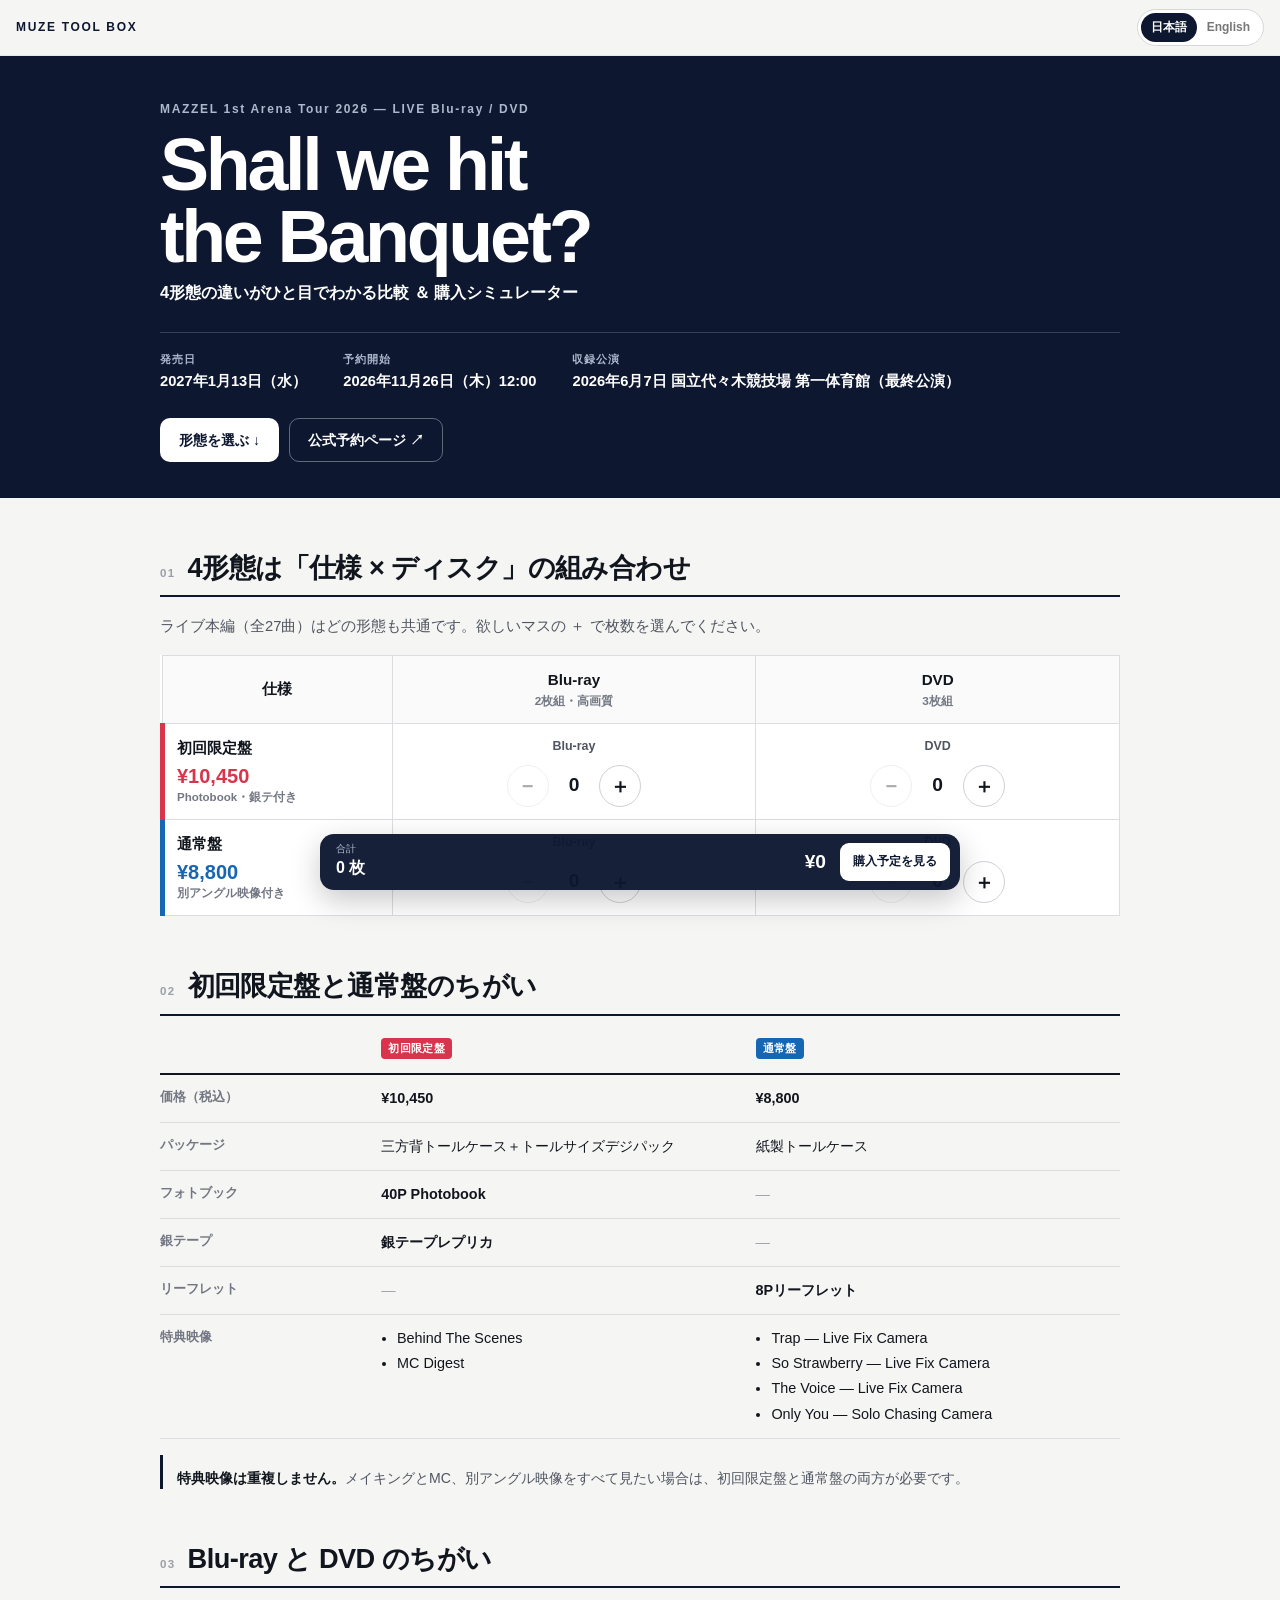
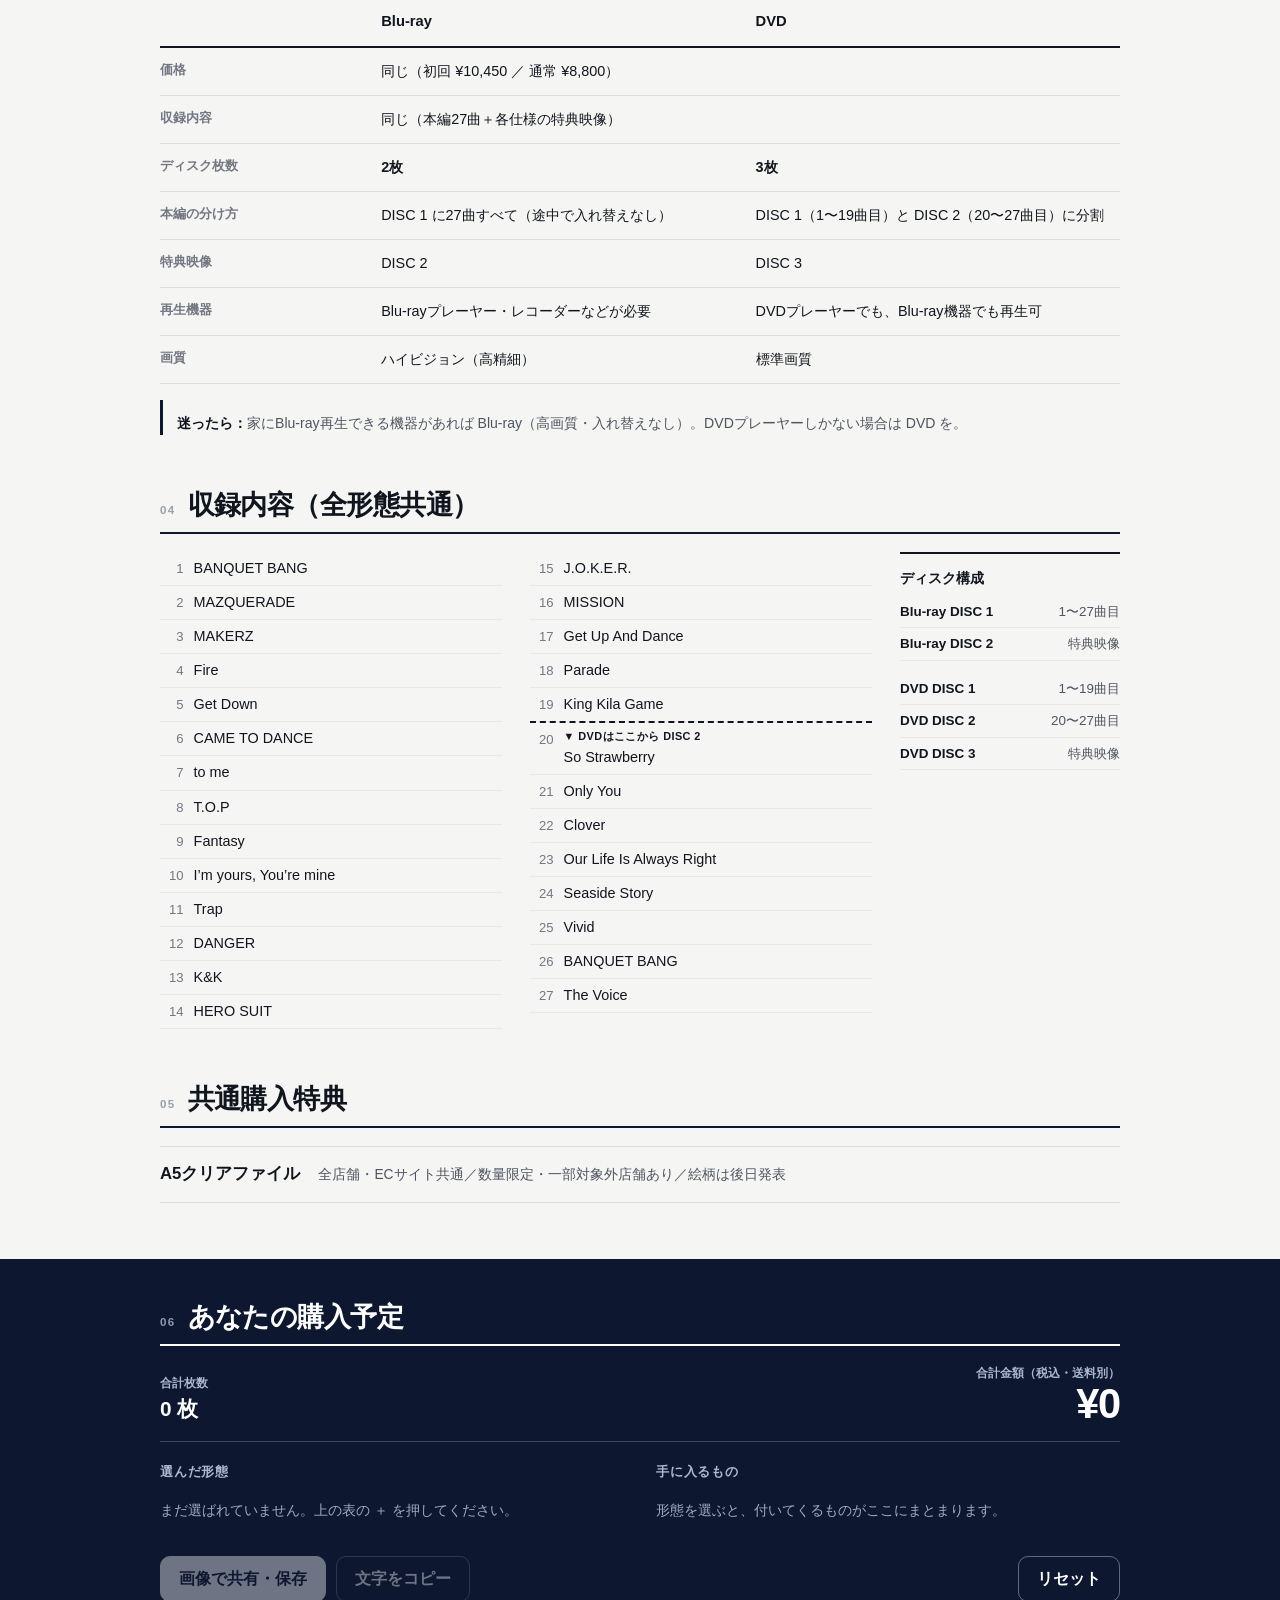
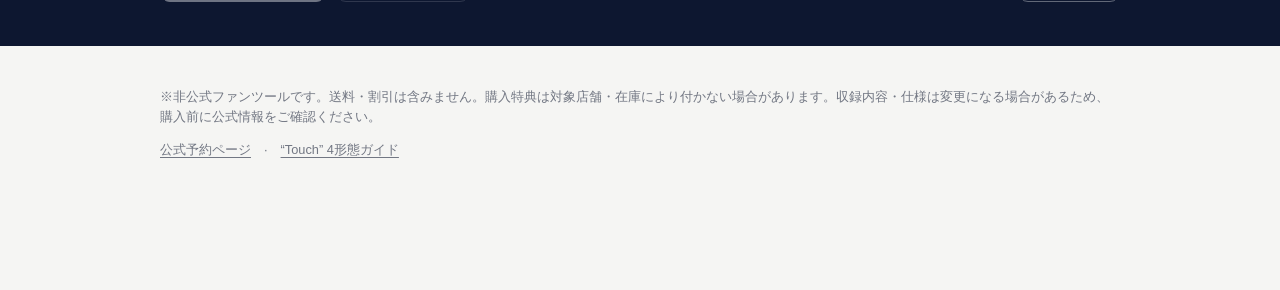
==== commit f91a8cad: "BANQUET：仕様説明ブロックを削除、保存画像の文字が潰れる不具合を修正 Co-Authored-By: Claude Opus 5.5 <noreply@anthropic.com> Claude" ====
--- a/banquet/index.html
+++ b/banquet/index.html
@@ -215,19 +215,6 @@
   <!-- 01 選ぶ -->
   <section class="block shell" id="choose">
     <div class="head"><span class="no">01</span><h2 data-ja="4形態は「仕様 × ディスク」の組み合わせ" data-en="4 editions = version × disc format">4形態は「仕様 × ディスク」の組み合わせ</h2></div>
-
-    <div class="axes">
-      <div>
-        <span class="k" data-ja="違い ①　横の行" data-en="DIFFERENCE 1 — ROWS">違い ①　横の行</span>
-        <strong><span class="tag lim" data-ja="初回限定盤" data-en="Limited">初回限定盤</span> / <span class="tag reg" data-ja="通常盤" data-en="Regular">通常盤</span></strong>
-        <p data-ja="価格・パッケージ・封入物・特典映像が違います。" data-en="Price, packaging, extras and bonus footage differ.">価格・パッケージ・封入物・特典映像が違います。</p>
-      </div>
-      <div>
-        <span class="k" data-ja="違い ②　縦の列" data-en="DIFFERENCE 2 — COLUMNS">違い ②　縦の列</span>
-        <strong>Blu-ray / DVD</strong>
-        <p data-ja="ディスク枚数と画質、再生できる機器が違います。中身と価格は同じ。" data-en="Number of discs, picture quality and players differ. Content and price are the same.">ディスク枚数と画質、再生できる機器が違います。中身と価格は同じ。</p>
-      </div>
-    </div>
 
     <p class="note" data-ja="ライブ本編（全27曲）はどの形態も共通です。欲しいマスの ＋ で枚数を選んでください。" data-en="All editions contain the same 27-song concert. Tap + on the editions you want.">ライブ本編（全27曲）はどの形態も共通です。欲しいマスの ＋ で枚数を選んでください。</p>
 
@@ -426,13 +413,13 @@
     const add=(label,val)=>{li(get,label,val);plainLines.push(val?label+" × "+val.replace(/[^0-9]/g,""):label)};
     li(get,t("ライブ本編（全27曲）","Live concert (27 songs)"),null);plainLines.push(t("ライブ本編（全27曲）","Live concert (27 songs)"));
     if(lim){
-      li(get,t("初回限定盤の特典映像","Limited bonus footage"),null,null,"lim");plainLines.push(t("初回限定盤の特典映像：","Limited bonus: ")+BONUS.lim.join(" / "));
+      li(get,t("初回限定盤の特典映像","Limited bonus footage"),null,null,"lim");plainLines.push(t("初回限定盤の特典映像","Limited bonus footage"),...BONUS.lim.map(b=>"・"+b));
       BONUS.lim.forEach(b=>li(get,b,null,"sub"));
       add(t("40P Photobook","40-page photobook"),"× "+lim);
       add(t("銀テープレプリカ","Replica silver tape"),"× "+lim);
     }
     if(reg){
-      li(get,t("通常盤の特典映像","Regular bonus footage"),null,null,"reg");plainLines.push(t("通常盤の特典映像：","Regular bonus: ")+BONUS.reg.join(" / "));
+      li(get,t("通常盤の特典映像","Regular bonus footage"),null,null,"reg");plainLines.push(t("通常盤の特典映像","Regular bonus footage"),...BONUS.reg.map(b=>"・"+b));
       BONUS.reg.forEach(b=>li(get,b,null,"sub"));
       add(t("8Pリーフレット","8-page leaflet"),"× "+reg);
     }
@@ -460,10 +447,26 @@
 $("copy").addEventListener("click",async()=>{try{await navigator.clipboard.writeText(planText());toast(t("コピーしました","Copied"))}catch(e){toast(t("コピーできませんでした","Copy failed"))}});
 
 $("share").addEventListener("click",()=>{
-  const W=1080,pad=64,lh=52,body=plainLines.length;
-  const c=document.createElement("canvas");c.width=W;c.height=330+body*lh+90;
+  const W=1080,pad=64,lh=50,maxW=W-pad*2-24;
+  const F='"Hiragino Kaku Gothic ProN","Hiragino Sans","Yu Gothic",Meiryo,sans-serif';
+  const m=document.createElement("canvas").getContext("2d");
+  const isLim=s=>s.startsWith("初回限定盤")||s.startsWith("Limited");
+  const isReg=s=>s.startsWith("通常盤")||s.startsWith("Regular");
+  const fontOf=r=>(r.bar?"bold ":"")+(r.sub?"24px ":"28px ")+F;
+  /* 1行に収まらない文字は折り返す（横に潰さない） */
+  const wrap=(text,font,width)=>{m.font=font;const out=[];let line="";
+    for(const ch of text){if(m.measureText(line+ch).width>width&&line){out.push(line);line=ch.trim()?ch:""}else line+=ch}
+    if(line)out.push(line);return out};
+  const rows=[];
+  plainLines.forEach(s=>{
+    if(s==="—"){rows.push({rule:true});return}
+    const r={bar:isLim(s)?"#d8344c":isReg(s)?"#1766b4":null,sub:s.startsWith("・")};
+    const indent=r.bar||r.sub?24:0;
+    wrap(s,fontOf(r),maxW-indent).forEach((l,k)=>rows.push({...r,text:l,first:k===0,indent}));
+  });
+  const bodyH=rows.reduce((h,r,i)=>h+(r.rule?lh*0.6:r.sub?lh*0.8:lh)+(r.sub&&rows[i+1]&&!rows[i+1].sub?10:0),0);
+  const c=document.createElement("canvas");c.width=W;c.height=Math.ceil(250+60+bodyH+90);
   const x=c.getContext("2d");
-  const F='"Hiragino Kaku Gothic ProN","Hiragino Sans","Yu Gothic",Meiryo,sans-serif';
   x.fillStyle="#f5f5f3";x.fillRect(0,0,W,c.height);
   x.fillStyle="#0d1730";x.fillRect(0,0,W,250);
   x.fillStyle="#aeb8cd";x.font="bold 24px "+F;x.fillText("MAZZEL 1st Arena Tour 2026 “Banquet”",pad,70);
@@ -471,11 +474,12 @@
   x.font="900 64px "+F;x.fillText($("sumPrice").textContent,pad,212);
   x.font="bold 30px "+F;x.textAlign="right";x.fillText($("sumCount").textContent,W-pad,212);x.textAlign="left";
   let y=320;
-  plainLines.forEach(s=>{
-    if(s==="—"){x.strokeStyle="#c9cbd0";x.lineWidth=2;x.beginPath();x.moveTo(pad,y-30);x.lineTo(W-pad,y-30);x.stroke();y+=lh*0.6;return}
-    const isLim=s.startsWith(P[0].ja.slice(0,5))||s.startsWith("Limited"),isReg=s.startsWith(P[2].ja.slice(0,3))||s.startsWith("Regular");
-    if(isLim||isReg){x.fillStyle=isLim?"#d8344c":"#1766b4";x.fillRect(pad,y-24,10,26)}
-    x.fillStyle="#11151d";x.font=(isLim||isReg?"bold ":"")+"28px "+F;x.fillText(s,pad+(isLim||isReg?24:0),y,W-pad*2-24);y+=lh;
+  rows.forEach((r,i)=>{
+    if(i&&rows[i-1].sub&&!r.sub)y+=10;
+    if(r.rule){x.strokeStyle="#c9cbd0";x.lineWidth=2;x.beginPath();x.moveTo(pad,y-30);x.lineTo(W-pad,y-30);x.stroke();y+=lh*0.6;return}
+    if(r.bar&&r.first){x.fillStyle=r.bar;x.fillRect(pad,y-24,10,26)}
+    x.fillStyle=r.sub?"#4f5561":"#11151d";x.font=fontOf(r);x.fillText(r.text,pad+r.indent,y);
+    y+=r.sub?lh*0.8:lh;
   });
   x.fillStyle="#8a8f98";x.font="22px "+F;x.fillText("MUZE TOOL BOX — "+t("非公式ファンツール","unofficial fan tool"),pad,c.height-40);
   c.toBlob(async blob=>{
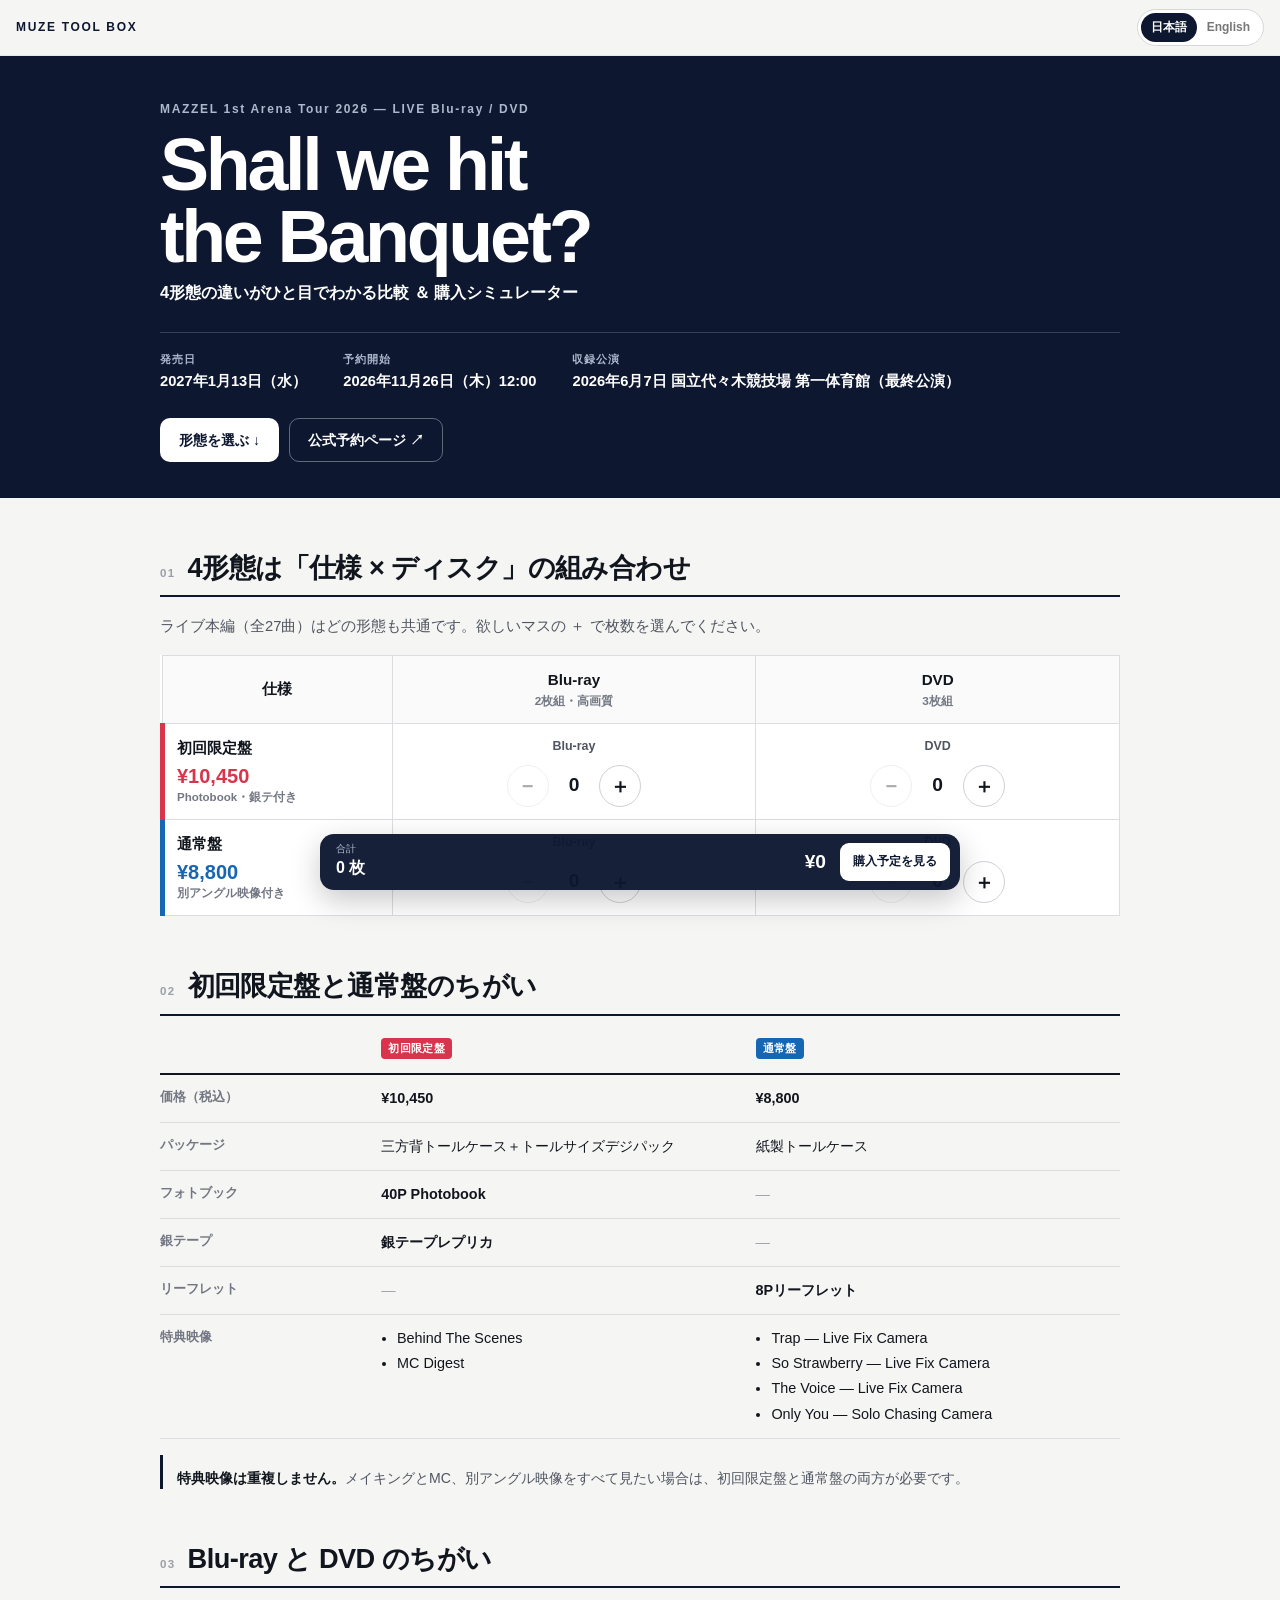
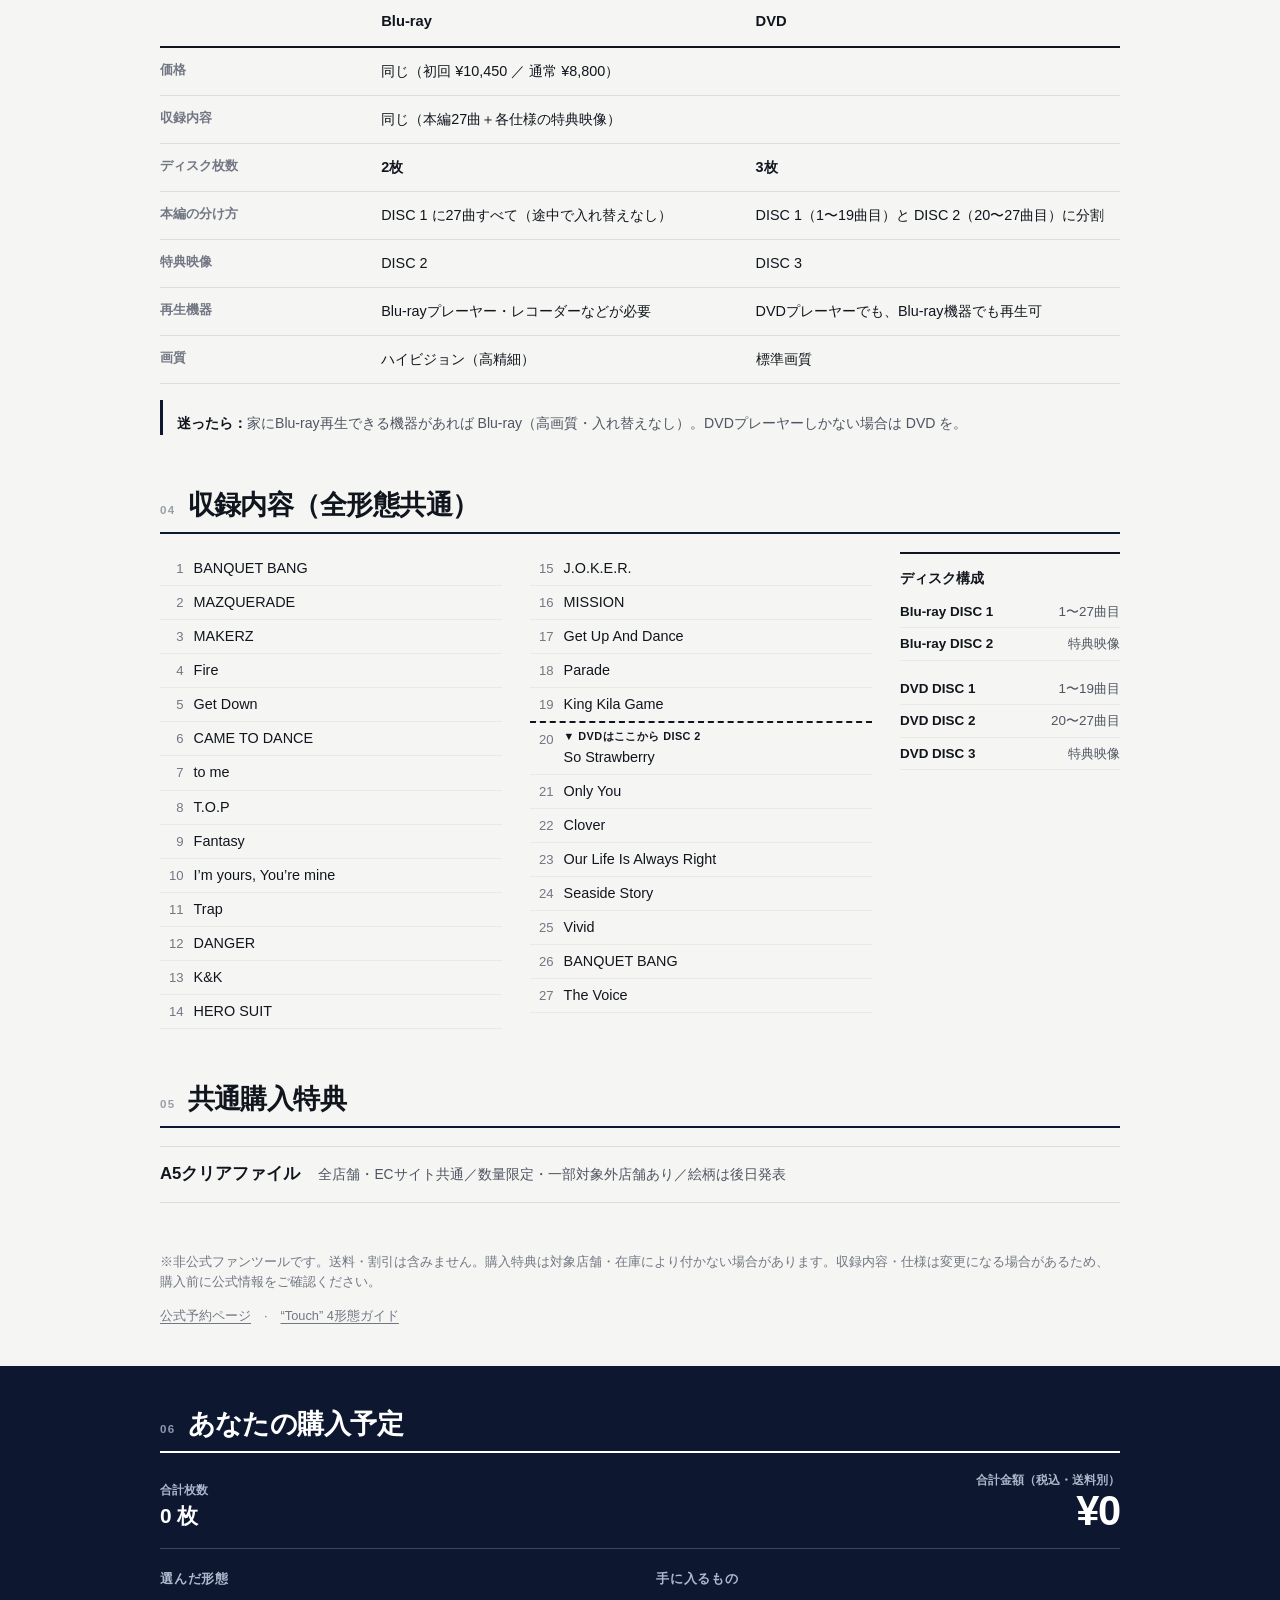
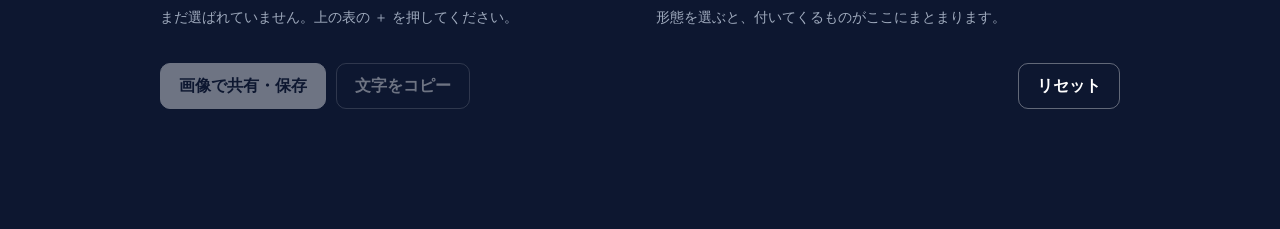
==== commit 978ff7a6: "BANQUET：購入予定ブロックをページ最下部へ移動 Co-Authored-By: Claude Opus 5.5 <noreply@anthropic.com> Claude-Session: h" ====
--- a/banquet/index.html
+++ b/banquet/index.html
@@ -18,7 +18,8 @@
 html{scroll-behavior:smooth;-webkit-text-size-adjust:100%}
 body{margin:0;background:var(--bg);color:var(--ink);
   font-family:-apple-system,BlinkMacSystemFont,"Segoe UI","Hiragino Kaku Gothic ProN","Hiragino Sans","Yu Gothic",Meiryo,sans-serif;
-  line-height:1.6;padding-bottom:96px}
+  line-height:1.6;padding-bottom:0}
+.summary{padding-bottom:120px!important}
 button{font:inherit;cursor:pointer;color:inherit}
 a{color:inherit}
 .shell{width:min(960px,calc(100% - 32px));margin-inline:auto}
@@ -122,7 +123,7 @@
 .perk span{color:var(--sub);font-size:.86rem}
 
 /* ---------- 購入予定 ---------- */
-.summary{margin-top:56px;background:var(--navy);color:#fff;padding:40px 0 44px}
+.summary{margin-top:40px;background:var(--navy);color:#fff;padding:40px 0 44px}
 .summary .head{border-color:#fff}
 .summary .head .no{color:#8d98b1}
 .total{display:flex;justify-content:space-between;align-items:flex-end;gap:12px;padding-bottom:16px;border-bottom:1px solid rgba(255,255,255,.2)}
@@ -145,7 +146,7 @@
 .actions button:disabled{opacity:.4;cursor:not-allowed}
 .actions .reset{margin-left:auto}
 
-footer{padding:28px 0 20px;color:var(--muted);font-size:.8rem}
+footer{padding:36px 0 0;color:var(--muted);font-size:.8rem}
 footer a{text-underline-offset:3px}
 
 /* ---------- 下部固定バー ---------- */
@@ -308,6 +309,11 @@
       <span data-ja="全店舗・ECサイト共通／数量限定・一部対象外店舗あり／絵柄は後日発表" data-en="Same at all stores & online / limited stock, some stores excluded / design TBA">全店舗・ECサイト共通／数量限定・一部対象外店舗あり／絵柄は後日発表</span>
     </div>
   </section>
+
+  <footer class="shell">
+    <p data-ja="※非公式ファンツールです。送料・割引は含みません。購入特典は対象店舗・在庫により付かない場合があります。収録内容・仕様は変更になる場合があるため、購入前に公式情報をご確認ください。" data-en="Unofficial fan tool. Shipping and discounts are not included. Store bonuses depend on store and stock. Contents may change — check official info before buying.">※非公式ファンツールです。送料・割引は含みません。購入特典は対象店舗・在庫により付かない場合があります。収録内容・仕様は変更になる場合があるため、購入前に公式情報をご確認ください。</p>
+    <p><a href="https://mazzel.lnk.to/Banquet_Tour" target="_blank" rel="noopener" data-ja="公式予約ページ" data-en="Official preorder page">公式予約ページ</a>　·　<a href="../" data-ja="“Touch” 4形態ガイド" data-en="“Touch” edition guide">“Touch” 4形態ガイド</a></p>
+  </footer>
 
   <!-- 06 購入予定 -->
   <section class="summary" id="summary">
@@ -335,10 +341,6 @@
     </div>
   </section>
 
-  <footer class="shell">
-    <p data-ja="※非公式ファンツールです。送料・割引は含みません。購入特典は対象店舗・在庫により付かない場合があります。収録内容・仕様は変更になる場合があるため、購入前に公式情報をご確認ください。" data-en="Unofficial fan tool. Shipping and discounts are not included. Store bonuses depend on store and stock. Contents may change — check official info before buying.">※非公式ファンツールです。送料・割引は含みません。購入特典は対象店舗・在庫により付かない場合があります。収録内容・仕様は変更になる場合があるため、購入前に公式情報をご確認ください。</p>
-    <p><a href="https://mazzel.lnk.to/Banquet_Tour" target="_blank" rel="noopener" data-ja="公式予約ページ" data-en="Official preorder page">公式予約ページ</a>　·　<a href="../" data-ja="“Touch” 4形態ガイド" data-en="“Touch” edition guide">“Touch” 4形態ガイド</a></p>
-  </footer>
 </main>
 
 <div class="sticky" aria-live="polite">
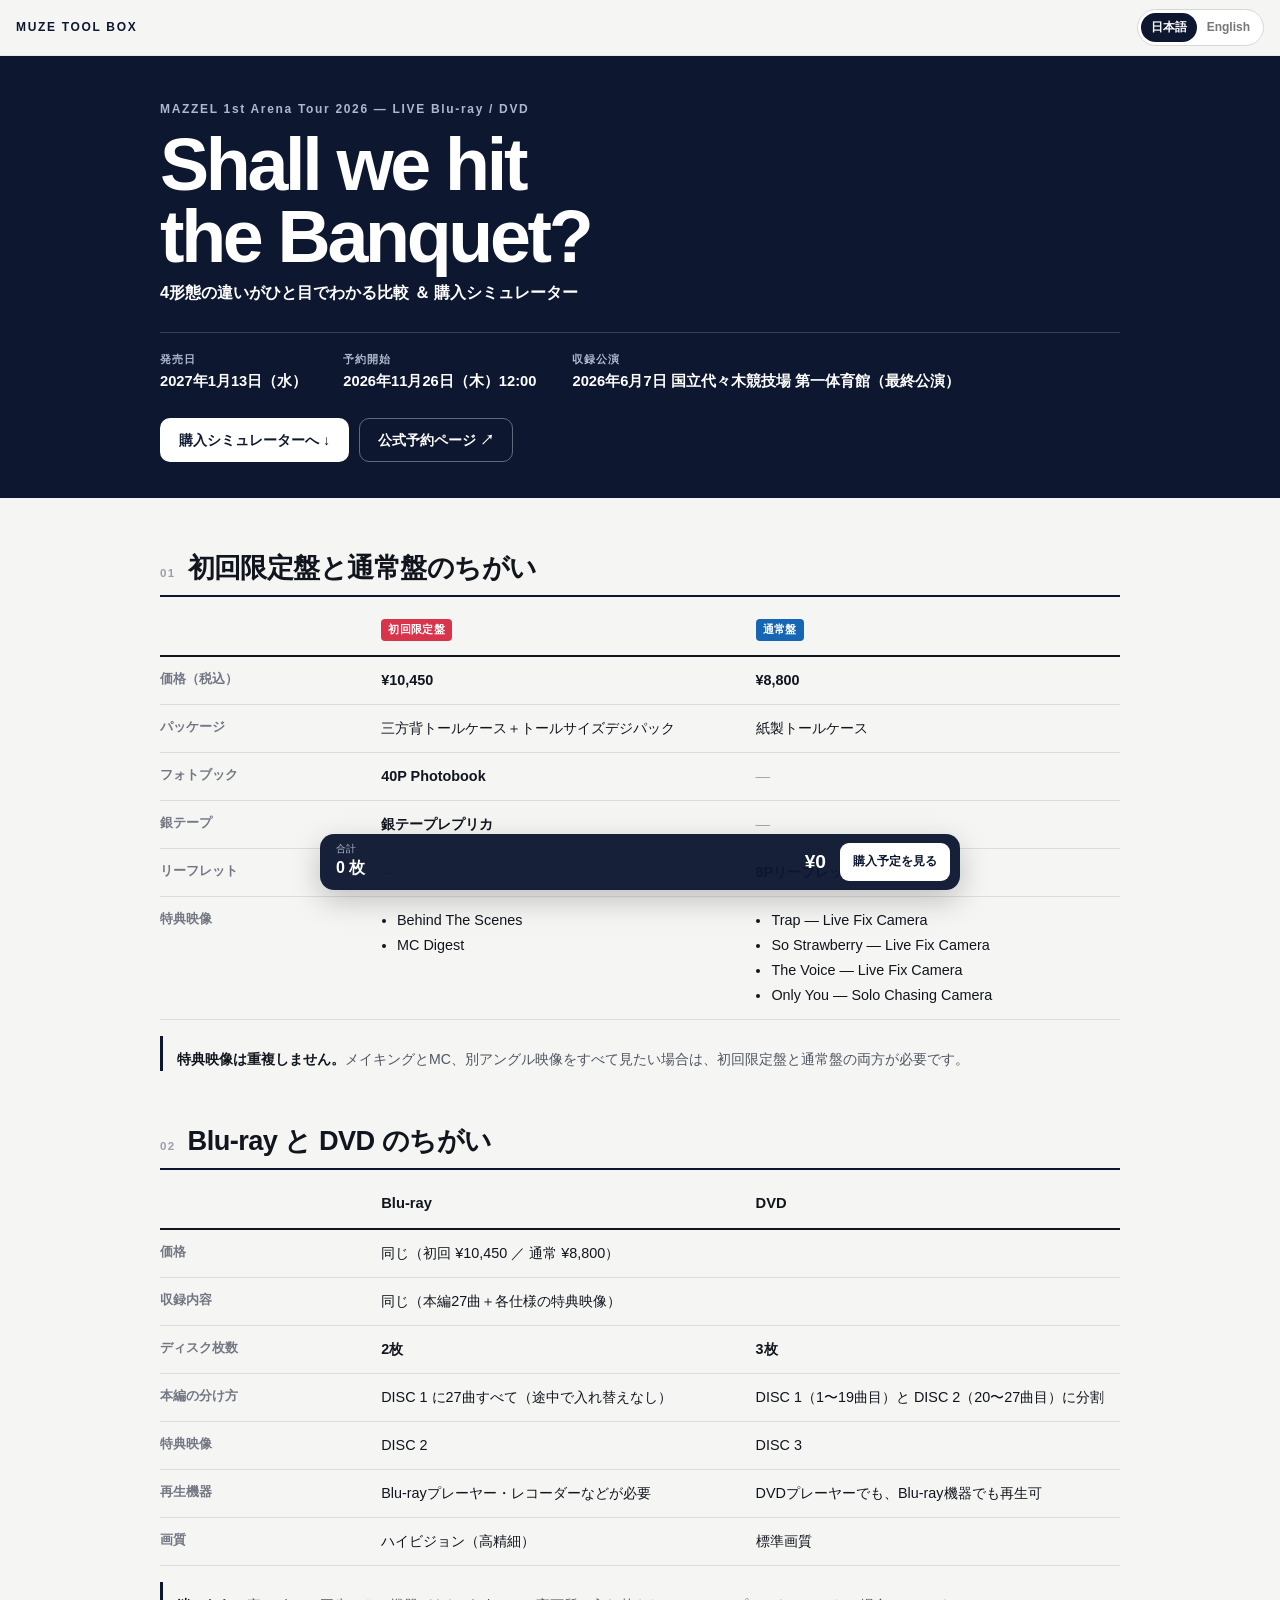
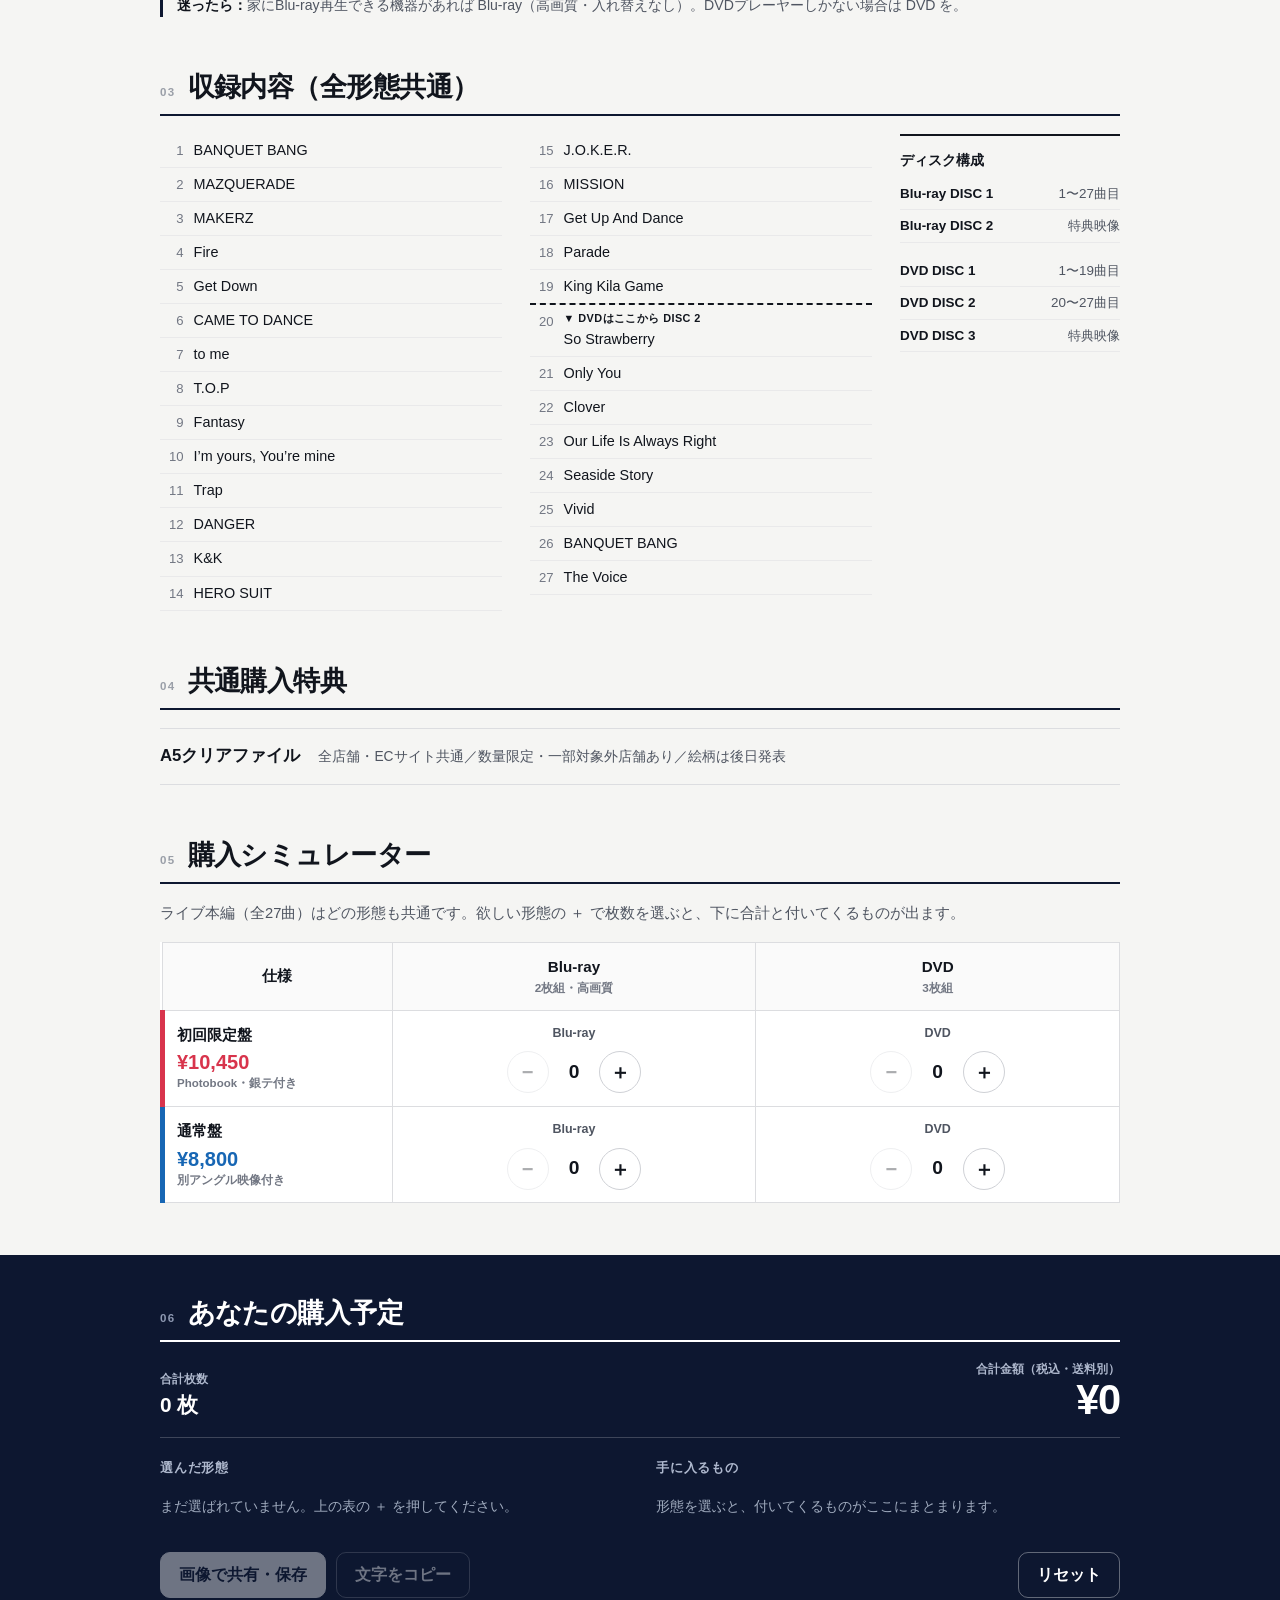
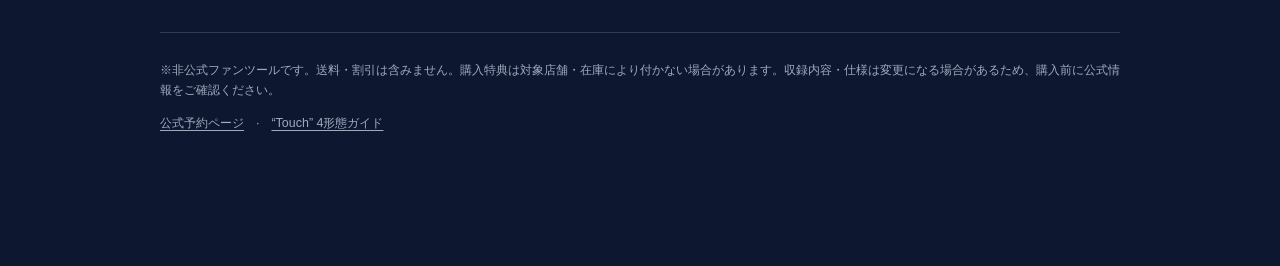
==== commit 3b790363: "BANQUET：01の説明セクションを削除し、購入シミュレーターを共通購入特典の下へ移動 Co-Authored-By: Claude Opus 5.5 <noreply@anthropic.com>" ====
--- a/banquet/index.html
+++ b/banquet/index.html
@@ -2,6 +2,9 @@
 <html lang="ja">
 <head>
 <meta charset="utf-8">
+<meta http-equiv="Cache-Control" content="no-cache, no-store, must-revalidate">
+<meta http-equiv="Pragma" content="no-cache">
+<meta http-equiv="Expires" content="0">
 <meta name="viewport" content="width=device-width, initial-scale=1, viewport-fit=cover">
 <meta name="theme-color" content="#0d1730">
 <title>BANQUET 4形態比較 ＆ 購入シミュレーター | MUZE TOOL BOX</title>
@@ -123,7 +126,7 @@
 .perk span{color:var(--sub);font-size:.86rem}
 
 /* ---------- 購入予定 ---------- */
-.summary{margin-top:40px;background:var(--navy);color:#fff;padding:40px 0 44px}
+.summary{margin-top:52px;background:var(--navy);color:#fff;padding:40px 0 44px}
 .summary .head{border-color:#fff}
 .summary .head .no{color:#8d98b1}
 .total{display:flex;justify-content:space-between;align-items:flex-end;gap:12px;padding-bottom:16px;border-bottom:1px solid rgba(255,255,255,.2)}
@@ -146,8 +149,8 @@
 .actions button:disabled{opacity:.4;cursor:not-allowed}
 .actions .reset{margin-left:auto}
 
-footer{padding:36px 0 0;color:var(--muted);font-size:.8rem}
-footer a{text-underline-offset:3px}
+.sum-foot{margin-top:34px;padding-top:16px;border-top:1px solid rgba(255,255,255,.15);color:#9faabd;font-size:.78rem}
+.sum-foot a{text-underline-offset:3px}
 
 /* ---------- 下部固定バー ---------- */
 .sticky{position:fixed;z-index:60;left:50%;bottom:max(10px,env(safe-area-inset-bottom));transform:translateX(-50%);
@@ -183,6 +186,16 @@
   .compare tbody th{padding-left:0;width:5.2em}
 }
 </style>
+<script>
+/* キャッシュ対策：最新の version.json と違えば、新しい版を読み込み直す */
+(function(){var BUILD="20261126-1310";
+  fetch("version.json?t="+Date.now(),{cache:"no-store"}).then(function(r){return r.json()}).then(function(j){
+    if(!j||!j.v||j.v===BUILD)return;
+    var key="reloaded-"+j.v;try{if(sessionStorage.getItem(key))return;sessionStorage.setItem(key,"1")}catch(e){}
+    var u=new URL(location.href);u.searchParams.set("v",j.v);location.replace(u.toString());
+  }).catch(function(){});
+})();
+</script>
 </head>
 <body>
 
@@ -207,17 +220,86 @@
         <div><dt data-ja="収録公演" data-en="RECORDED">収録公演</dt><dd data-ja="2026年6月7日 国立代々木競技場 第一体育館（最終公演）" data-en="June 7, 2026 — Yoyogi National Gymnasium (final show)">2026年6月7日 国立代々木競技場 第一体育館（最終公演）</dd></div>
       </dl>
       <div class="hero-links">
-        <a class="btn btn-white" href="#choose" data-ja="形態を選ぶ ↓" data-en="Choose editions ↓">形態を選ぶ ↓</a>
+        <a class="btn btn-white" href="#choose" data-ja="購入シミュレーターへ ↓" data-en="Go to simulator ↓">購入シミュレーターへ ↓</a>
         <a class="btn btn-ghost" href="https://mazzel.lnk.to/Banquet_Tour" target="_blank" rel="noopener" data-ja="公式予約ページ ↗" data-en="Official preorder ↗">公式予約ページ ↗</a>
       </div>
     </div>
   </div>
 
-  <!-- 01 選ぶ -->
+
+  <!-- 02 初回 vs 通常 -->
+  <section class="block shell" id="edition">
+    <div class="head"><span class="no">01</span><h2 data-ja="初回限定盤と通常盤のちがい" data-en="Limited vs Regular">初回限定盤と通常盤のちがい</h2></div>
+    <table class="compare">
+      <thead><tr><th></th><th><span class="tag lim" data-ja="初回限定盤" data-en="Limited">初回限定盤</span></th><th><span class="tag reg" data-ja="通常盤" data-en="Regular">通常盤</span></th></tr></thead>
+      <tbody>
+        <tr><th data-ja="価格（税込）" data-en="Price">価格（税込）</th><td class="yes">¥10,450</td><td class="yes">¥8,800</td></tr>
+        <tr><th data-ja="パッケージ" data-en="Packaging">パッケージ</th>
+          <td data-ja="三方背トールケース＋トールサイズデジパック" data-en="Slipcase + tall-size digipak">三方背トールケース＋トールサイズデジパック</td>
+          <td data-ja="紙製トールケース" data-en="Paper tall case">紙製トールケース</td></tr>
+        <tr><th data-ja="フォトブック" data-en="Photobook">フォトブック</th><td class="yes" data-ja="40P Photobook" data-en="40-page photobook">40P Photobook</td><td class="no">—</td></tr>
+        <tr><th data-ja="銀テープ" data-en="Silver tape">銀テープ</th><td class="yes" data-ja="銀テープレプリカ" data-en="Replica silver tape">銀テープレプリカ</td><td class="no">—</td></tr>
+        <tr><th data-ja="リーフレット" data-en="Leaflet">リーフレット</th><td class="no">—</td><td class="yes" data-ja="8Pリーフレット" data-en="8-page leaflet">8Pリーフレット</td></tr>
+        <tr><th data-ja="特典映像" data-en="Bonus footage">特典映像</th>
+          <td><ul><li>Behind The Scenes</li><li>MC Digest</li></ul></td>
+          <td><ul><li>Trap — Live Fix Camera</li><li>So Strawberry — Live Fix Camera</li><li>The Voice — Live Fix Camera</li><li>Only You — Solo Chasing Camera</li></ul></td></tr>
+      </tbody>
+    </table>
+    <p class="callout" data-ja-html="<strong>特典映像は重複しません。</strong>メイキングとMC、別アングル映像をすべて見たい場合は、初回限定盤と通常盤の両方が必要です。" data-en-html="<strong>Bonus footage does not overlap.</strong> To get the making-of, MC digest and the alternate-angle clips, you need both a Limited and a Regular edition."><strong>特典映像は重複しません。</strong>メイキングとMC、別アングル映像をすべて見たい場合は、初回限定盤と通常盤の両方が必要です。</p>
+  </section>
+
+  <!-- 03 BD vs DVD -->
+  <section class="block shell" id="media">
+    <div class="head"><span class="no">02</span><h2 data-ja="Blu-ray と DVD のちがい" data-en="Blu-ray vs DVD">Blu-ray と DVD のちがい</h2></div>
+    <table class="compare">
+      <thead><tr><th></th><th>Blu-ray</th><th>DVD</th></tr></thead>
+      <tbody>
+        <tr><th data-ja="価格" data-en="Price">価格</th><td colspan="2" data-ja="同じ（初回 ¥10,450 ／ 通常 ¥8,800）" data-en="Same (Limited ¥10,450 / Regular ¥8,800)">同じ（初回 ¥10,450 ／ 通常 ¥8,800）</td></tr>
+        <tr><th data-ja="収録内容" data-en="Content">収録内容</th><td colspan="2" data-ja="同じ（本編27曲＋各仕様の特典映像）" data-en="Same (27-song concert + that version's bonus footage)">同じ（本編27曲＋各仕様の特典映像）</td></tr>
+        <tr><th data-ja="ディスク枚数" data-en="Discs">ディスク枚数</th><td class="yes" data-ja="2枚" data-en="2">2枚</td><td class="yes" data-ja="3枚" data-en="3">3枚</td></tr>
+        <tr><th data-ja="本編の分け方" data-en="Concert split">本編の分け方</th><td data-ja="DISC 1 に27曲すべて（途中で入れ替えなし）" data-en="All 27 songs on DISC 1 (no disc swap)">DISC 1 に27曲すべて（途中で入れ替えなし）</td><td data-ja="DISC 1（1〜19曲目）と DISC 2（20〜27曲目）に分割" data-en="Split: DISC 1 (songs 1–19), DISC 2 (20–27)">DISC 1（1〜19曲目）と DISC 2（20〜27曲目）に分割</td></tr>
+        <tr><th data-ja="特典映像" data-en="Bonus">特典映像</th><td>DISC 2</td><td>DISC 3</td></tr>
+        <tr><th data-ja="再生機器" data-en="Players">再生機器</th><td data-ja="Blu-rayプレーヤー・レコーダーなどが必要" data-en="Needs a Blu-ray player/recorder">Blu-rayプレーヤー・レコーダーなどが必要</td><td data-ja="DVDプレーヤーでも、Blu-ray機器でも再生可" data-en="Plays on DVD or Blu-ray players">DVDプレーヤーでも、Blu-ray機器でも再生可</td></tr>
+        <tr><th data-ja="画質" data-en="Quality">画質</th><td data-ja="ハイビジョン（高精細）" data-en="High definition">ハイビジョン（高精細）</td><td data-ja="標準画質" data-en="Standard definition">標準画質</td></tr>
+      </tbody>
+    </table>
+    <p class="callout" data-ja-html="<strong>迷ったら：</strong>家にBlu-ray再生できる機器があれば Blu-ray（高画質・入れ替えなし）。DVDプレーヤーしかない場合は DVD を。" data-en-html="<strong>Not sure?</strong> If you can play Blu-ray, pick Blu-ray (sharper, no disc swap). If you only have a DVD player, pick DVD."><strong>迷ったら：</strong>家にBlu-ray再生できる機器があれば Blu-ray（高画質・入れ替えなし）。DVDプレーヤーしかない場合は DVD を。</p>
+  </section>
+
+  <!-- 04 収録内容 -->
+  <section class="block shell" id="setlist">
+    <div class="head"><span class="no">03</span><h2 data-ja="収録内容（全形態共通）" data-en="Setlist (all editions)">収録内容（全形態共通）</h2></div>
+    <div class="setlist-wrap">
+      <ol class="setlist" id="setlist-ol"></ol>
+      <aside class="discmap">
+        <h3 data-ja="ディスク構成" data-en="Disc layout">ディスク構成</h3>
+        <ol>
+          <li><span>Blu-ray DISC 1</span><span data-ja="1〜27曲目" data-en="Songs 1–27">1〜27曲目</span></li>
+          <li><span>Blu-ray DISC 2</span><span data-ja="特典映像" data-en="Bonus">特典映像</span></li>
+        </ol>
+        <ol style="margin-top:12px">
+          <li><span>DVD DISC 1</span><span data-ja="1〜19曲目" data-en="Songs 1–19">1〜19曲目</span></li>
+          <li><span>DVD DISC 2</span><span data-ja="20〜27曲目" data-en="Songs 20–27">20〜27曲目</span></li>
+          <li><span>DVD DISC 3</span><span data-ja="特典映像" data-en="Bonus">特典映像</span></li>
+        </ol>
+      </aside>
+    </div>
+  </section>
+
+  <!-- 05 購入特典 -->
+  <section class="block shell" id="perk">
+    <div class="head"><span class="no">04</span><h2 data-ja="共通購入特典" data-en="Store bonus">共通購入特典</h2></div>
+    <div class="perk">
+      <strong data-ja="A5クリアファイル" data-en="A5 clear file">A5クリアファイル</strong>
+      <span data-ja="全店舗・ECサイト共通／数量限定・一部対象外店舗あり／絵柄は後日発表" data-en="Same at all stores & online / limited stock, some stores excluded / design TBA">全店舗・ECサイト共通／数量限定・一部対象外店舗あり／絵柄は後日発表</span>
+    </div>
+  </section>
+
+
+  <!-- 05 購入シミュレーター -->
   <section class="block shell" id="choose">
-    <div class="head"><span class="no">01</span><h2 data-ja="4形態は「仕様 × ディスク」の組み合わせ" data-en="4 editions = version × disc format">4形態は「仕様 × ディスク」の組み合わせ</h2></div>
-
-    <p class="note" data-ja="ライブ本編（全27曲）はどの形態も共通です。欲しいマスの ＋ で枚数を選んでください。" data-en="All editions contain the same 27-song concert. Tap + on the editions you want.">ライブ本編（全27曲）はどの形態も共通です。欲しいマスの ＋ で枚数を選んでください。</p>
+    <div class="head"><span class="no">05</span><h2 data-ja="購入シミュレーター" data-en="Purchase simulator">購入シミュレーター</h2></div>
+    <p class="note" data-ja="ライブ本編（全27曲）はどの形態も共通です。欲しい形態の ＋ で枚数を選ぶと、下に合計と付いてくるものが出ます。" data-en="All editions contain the same 27-song concert. Tap + to choose quantities; your total appears below.">ライブ本編（全27曲）はどの形態も共通です。欲しい形態の ＋ で枚数を選ぶと、下に合計と付いてくるものが出ます。</p>
 
     <table class="matrix" aria-label="形態の選択">
       <thead>
@@ -242,79 +324,6 @@
     </table>
   </section>
 
-  <!-- 02 初回 vs 通常 -->
-  <section class="block shell" id="edition">
-    <div class="head"><span class="no">02</span><h2 data-ja="初回限定盤と通常盤のちがい" data-en="Limited vs Regular">初回限定盤と通常盤のちがい</h2></div>
-    <table class="compare">
-      <thead><tr><th></th><th><span class="tag lim" data-ja="初回限定盤" data-en="Limited">初回限定盤</span></th><th><span class="tag reg" data-ja="通常盤" data-en="Regular">通常盤</span></th></tr></thead>
-      <tbody>
-        <tr><th data-ja="価格（税込）" data-en="Price">価格（税込）</th><td class="yes">¥10,450</td><td class="yes">¥8,800</td></tr>
-        <tr><th data-ja="パッケージ" data-en="Packaging">パッケージ</th>
-          <td data-ja="三方背トールケース＋トールサイズデジパック" data-en="Slipcase + tall-size digipak">三方背トールケース＋トールサイズデジパック</td>
-          <td data-ja="紙製トールケース" data-en="Paper tall case">紙製トールケース</td></tr>
-        <tr><th data-ja="フォトブック" data-en="Photobook">フォトブック</th><td class="yes" data-ja="40P Photobook" data-en="40-page photobook">40P Photobook</td><td class="no">—</td></tr>
-        <tr><th data-ja="銀テープ" data-en="Silver tape">銀テープ</th><td class="yes" data-ja="銀テープレプリカ" data-en="Replica silver tape">銀テープレプリカ</td><td class="no">—</td></tr>
-        <tr><th data-ja="リーフレット" data-en="Leaflet">リーフレット</th><td class="no">—</td><td class="yes" data-ja="8Pリーフレット" data-en="8-page leaflet">8Pリーフレット</td></tr>
-        <tr><th data-ja="特典映像" data-en="Bonus footage">特典映像</th>
-          <td><ul><li>Behind The Scenes</li><li>MC Digest</li></ul></td>
-          <td><ul><li>Trap — Live Fix Camera</li><li>So Strawberry — Live Fix Camera</li><li>The Voice — Live Fix Camera</li><li>Only You — Solo Chasing Camera</li></ul></td></tr>
-      </tbody>
-    </table>
-    <p class="callout" data-ja-html="<strong>特典映像は重複しません。</strong>メイキングとMC、別アングル映像をすべて見たい場合は、初回限定盤と通常盤の両方が必要です。" data-en-html="<strong>Bonus footage does not overlap.</strong> To get the making-of, MC digest and the alternate-angle clips, you need both a Limited and a Regular edition."><strong>特典映像は重複しません。</strong>メイキングとMC、別アングル映像をすべて見たい場合は、初回限定盤と通常盤の両方が必要です。</p>
-  </section>
-
-  <!-- 03 BD vs DVD -->
-  <section class="block shell" id="media">
-    <div class="head"><span class="no">03</span><h2 data-ja="Blu-ray と DVD のちがい" data-en="Blu-ray vs DVD">Blu-ray と DVD のちがい</h2></div>
-    <table class="compare">
-      <thead><tr><th></th><th>Blu-ray</th><th>DVD</th></tr></thead>
-      <tbody>
-        <tr><th data-ja="価格" data-en="Price">価格</th><td colspan="2" data-ja="同じ（初回 ¥10,450 ／ 通常 ¥8,800）" data-en="Same (Limited ¥10,450 / Regular ¥8,800)">同じ（初回 ¥10,450 ／ 通常 ¥8,800）</td></tr>
-        <tr><th data-ja="収録内容" data-en="Content">収録内容</th><td colspan="2" data-ja="同じ（本編27曲＋各仕様の特典映像）" data-en="Same (27-song concert + that version's bonus footage)">同じ（本編27曲＋各仕様の特典映像）</td></tr>
-        <tr><th data-ja="ディスク枚数" data-en="Discs">ディスク枚数</th><td class="yes" data-ja="2枚" data-en="2">2枚</td><td class="yes" data-ja="3枚" data-en="3">3枚</td></tr>
-        <tr><th data-ja="本編の分け方" data-en="Concert split">本編の分け方</th><td data-ja="DISC 1 に27曲すべて（途中で入れ替えなし）" data-en="All 27 songs on DISC 1 (no disc swap)">DISC 1 に27曲すべて（途中で入れ替えなし）</td><td data-ja="DISC 1（1〜19曲目）と DISC 2（20〜27曲目）に分割" data-en="Split: DISC 1 (songs 1–19), DISC 2 (20–27)">DISC 1（1〜19曲目）と DISC 2（20〜27曲目）に分割</td></tr>
-        <tr><th data-ja="特典映像" data-en="Bonus">特典映像</th><td>DISC 2</td><td>DISC 3</td></tr>
-        <tr><th data-ja="再生機器" data-en="Players">再生機器</th><td data-ja="Blu-rayプレーヤー・レコーダーなどが必要" data-en="Needs a Blu-ray player/recorder">Blu-rayプレーヤー・レコーダーなどが必要</td><td data-ja="DVDプレーヤーでも、Blu-ray機器でも再生可" data-en="Plays on DVD or Blu-ray players">DVDプレーヤーでも、Blu-ray機器でも再生可</td></tr>
-        <tr><th data-ja="画質" data-en="Quality">画質</th><td data-ja="ハイビジョン（高精細）" data-en="High definition">ハイビジョン（高精細）</td><td data-ja="標準画質" data-en="Standard definition">標準画質</td></tr>
-      </tbody>
-    </table>
-    <p class="callout" data-ja-html="<strong>迷ったら：</strong>家にBlu-ray再生できる機器があれば Blu-ray（高画質・入れ替えなし）。DVDプレーヤーしかない場合は DVD を。" data-en-html="<strong>Not sure?</strong> If you can play Blu-ray, pick Blu-ray (sharper, no disc swap). If you only have a DVD player, pick DVD."><strong>迷ったら：</strong>家にBlu-ray再生できる機器があれば Blu-ray（高画質・入れ替えなし）。DVDプレーヤーしかない場合は DVD を。</p>
-  </section>
-
-  <!-- 04 収録内容 -->
-  <section class="block shell" id="setlist">
-    <div class="head"><span class="no">04</span><h2 data-ja="収録内容（全形態共通）" data-en="Setlist (all editions)">収録内容（全形態共通）</h2></div>
-    <div class="setlist-wrap">
-      <ol class="setlist" id="setlist-ol"></ol>
-      <aside class="discmap">
-        <h3 data-ja="ディスク構成" data-en="Disc layout">ディスク構成</h3>
-        <ol>
-          <li><span>Blu-ray DISC 1</span><span data-ja="1〜27曲目" data-en="Songs 1–27">1〜27曲目</span></li>
-          <li><span>Blu-ray DISC 2</span><span data-ja="特典映像" data-en="Bonus">特典映像</span></li>
-        </ol>
-        <ol style="margin-top:12px">
-          <li><span>DVD DISC 1</span><span data-ja="1〜19曲目" data-en="Songs 1–19">1〜19曲目</span></li>
-          <li><span>DVD DISC 2</span><span data-ja="20〜27曲目" data-en="Songs 20–27">20〜27曲目</span></li>
-          <li><span>DVD DISC 3</span><span data-ja="特典映像" data-en="Bonus">特典映像</span></li>
-        </ol>
-      </aside>
-    </div>
-  </section>
-
-  <!-- 05 購入特典 -->
-  <section class="block shell" id="perk">
-    <div class="head"><span class="no">05</span><h2 data-ja="共通購入特典" data-en="Store bonus">共通購入特典</h2></div>
-    <div class="perk">
-      <strong data-ja="A5クリアファイル" data-en="A5 clear file">A5クリアファイル</strong>
-      <span data-ja="全店舗・ECサイト共通／数量限定・一部対象外店舗あり／絵柄は後日発表" data-en="Same at all stores & online / limited stock, some stores excluded / design TBA">全店舗・ECサイト共通／数量限定・一部対象外店舗あり／絵柄は後日発表</span>
-    </div>
-  </section>
-
-  <footer class="shell">
-    <p data-ja="※非公式ファンツールです。送料・割引は含みません。購入特典は対象店舗・在庫により付かない場合があります。収録内容・仕様は変更になる場合があるため、購入前に公式情報をご確認ください。" data-en="Unofficial fan tool. Shipping and discounts are not included. Store bonuses depend on store and stock. Contents may change — check official info before buying.">※非公式ファンツールです。送料・割引は含みません。購入特典は対象店舗・在庫により付かない場合があります。収録内容・仕様は変更になる場合があるため、購入前に公式情報をご確認ください。</p>
-    <p><a href="https://mazzel.lnk.to/Banquet_Tour" target="_blank" rel="noopener" data-ja="公式予約ページ" data-en="Official preorder page">公式予約ページ</a>　·　<a href="../" data-ja="“Touch” 4形態ガイド" data-en="“Touch” edition guide">“Touch” 4形態ガイド</a></p>
-  </footer>
-
   <!-- 06 購入予定 -->
   <section class="summary" id="summary">
     <div class="shell">
@@ -337,6 +346,10 @@
         <button type="button" class="main" id="share" disabled data-ja="画像で共有・保存" data-en="Share / save image">画像で共有・保存</button>
         <button type="button" id="copy" disabled data-ja="文字をコピー" data-en="Copy text">文字をコピー</button>
         <button type="button" class="reset" id="reset" data-ja="リセット" data-en="Reset">リセット</button>
+      </div>
+      <div class="sum-foot">
+    <p data-ja="※非公式ファンツールです。送料・割引は含みません。購入特典は対象店舗・在庫により付かない場合があります。収録内容・仕様は変更になる場合があるため、購入前に公式情報をご確認ください。" data-en="Unofficial fan tool. Shipping and discounts are not included. Store bonuses depend on store and stock. Contents may change — check official info before buying.">※非公式ファンツールです。送料・割引は含みません。購入特典は対象店舗・在庫により付かない場合があります。収録内容・仕様は変更になる場合があるため、購入前に公式情報をご確認ください。</p>
+    <p><a href="https://mazzel.lnk.to/Banquet_Tour" target="_blank" rel="noopener" data-ja="公式予約ページ" data-en="Official preorder page">公式予約ページ</a>　·　<a href="../" data-ja="“Touch” 4形態ガイド" data-en="“Touch” edition guide">“Touch” 4形態ガイド</a></p>
       </div>
     </div>
   </section>
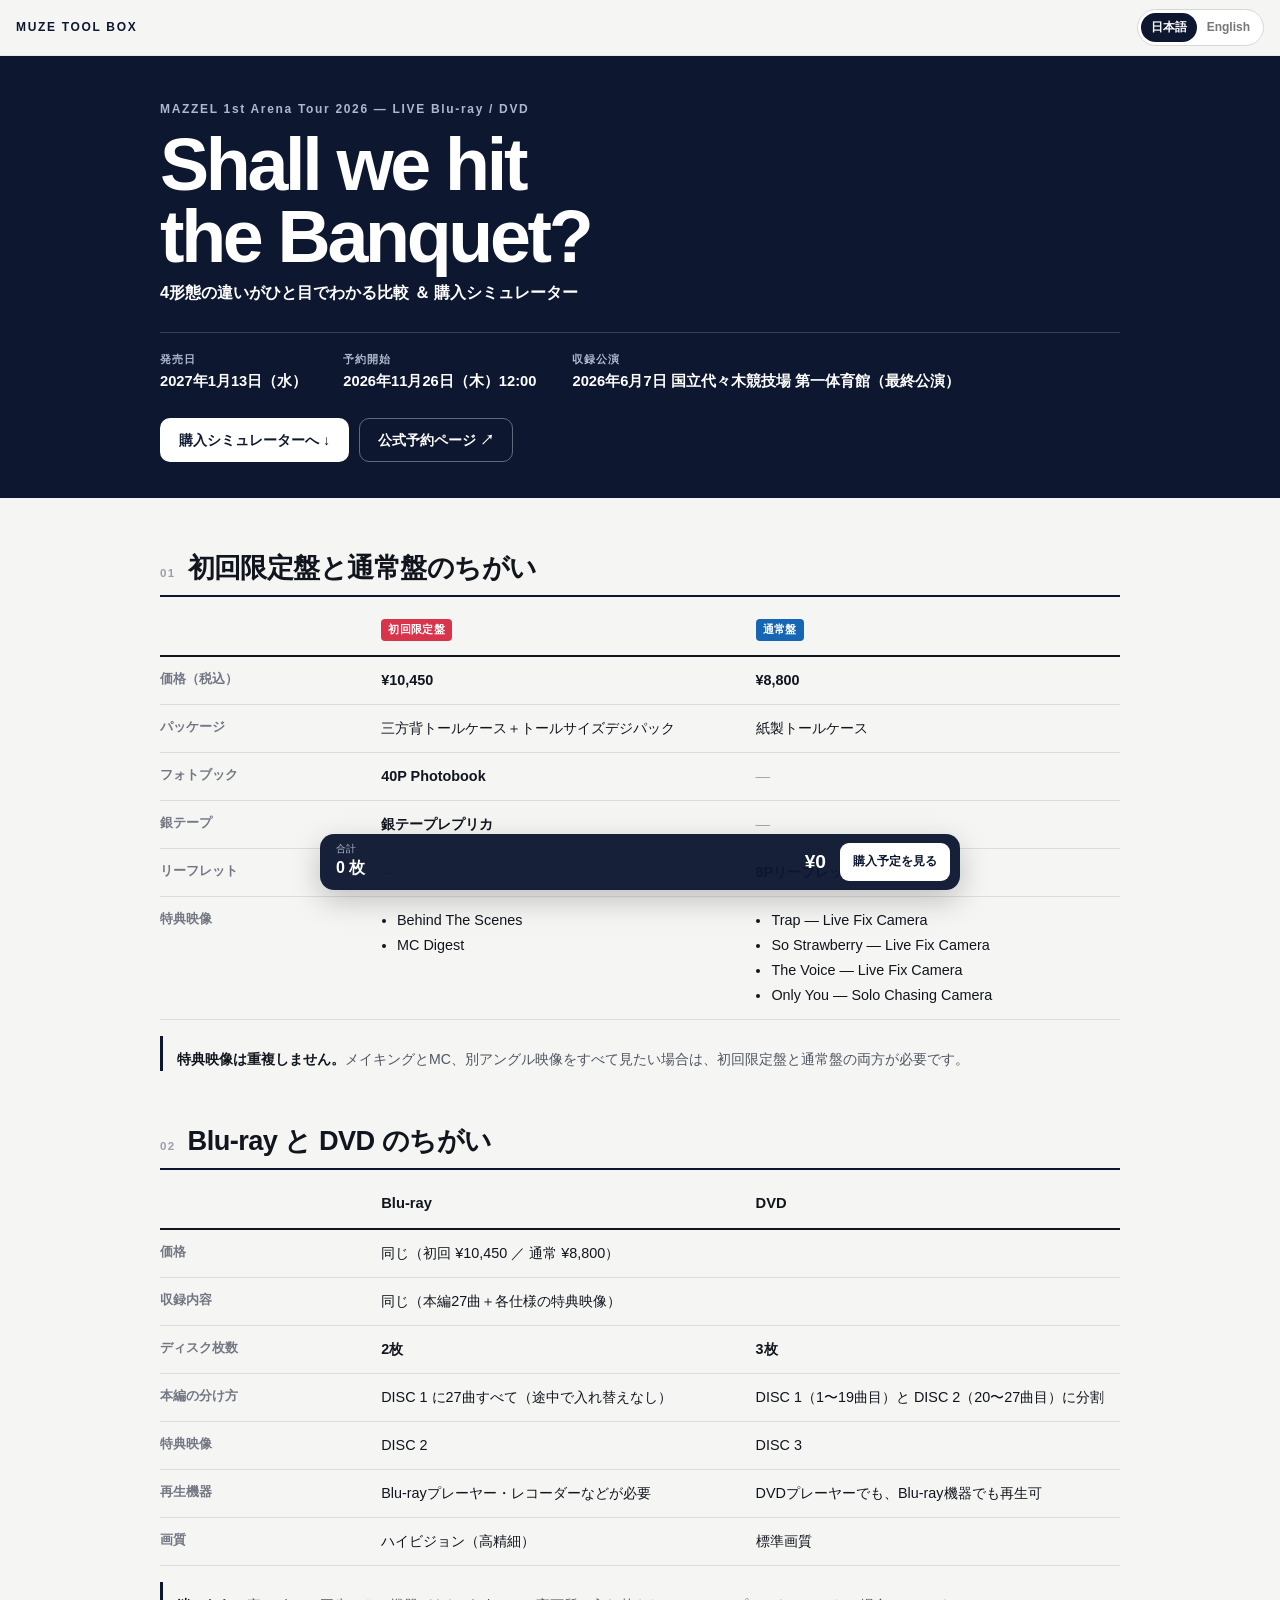
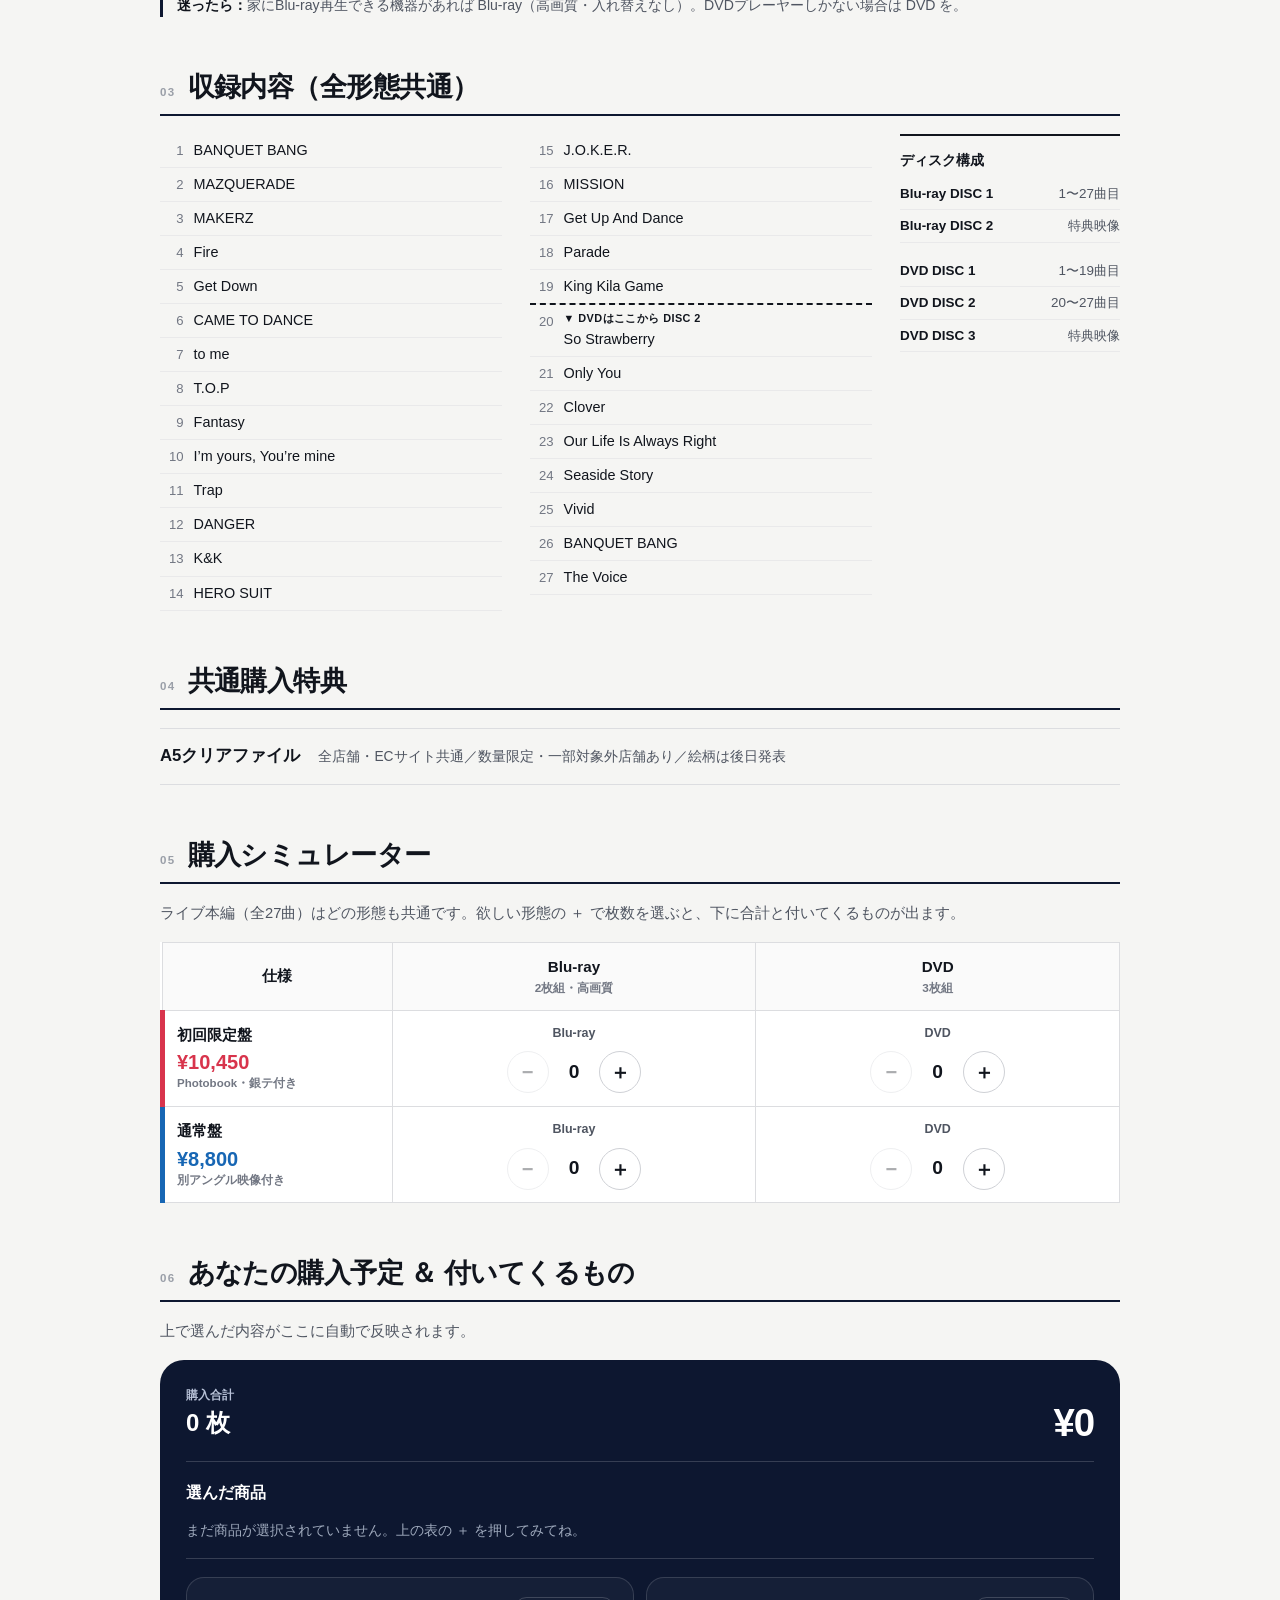
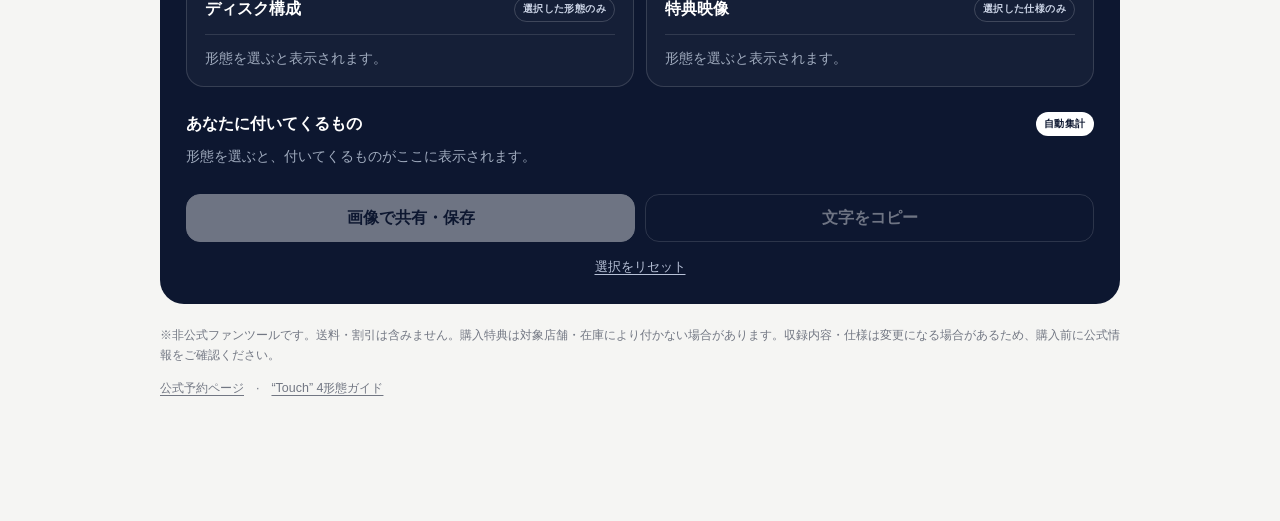
==== commit 315b0072: "BANQUET：購入予定をTouchと同じ構成に（選んだ商品・ディスク構成・特典映像・付いてくるもの） Co-Authored-By: Claude Opus 5.5 <noreply@anthrop" ====
--- a/banquet/index.html
+++ b/banquet/index.html
@@ -21,8 +21,7 @@
 html{scroll-behavior:smooth;-webkit-text-size-adjust:100%}
 body{margin:0;background:var(--bg);color:var(--ink);
   font-family:-apple-system,BlinkMacSystemFont,"Segoe UI","Hiragino Kaku Gothic ProN","Hiragino Sans","Yu Gothic",Meiryo,sans-serif;
-  line-height:1.6;padding-bottom:0}
-.summary{padding-bottom:120px!important}
+  line-height:1.6;padding-bottom:110px}
 button{font:inherit;cursor:pointer;color:inherit}
 a{color:inherit}
 .shell{width:min(960px,calc(100% - 32px));margin-inline:auto}
@@ -125,31 +124,46 @@
 .perk strong{font-size:1.05rem}
 .perk span{color:var(--sub);font-size:.86rem}
 
-/* ---------- 購入予定 ---------- */
-.summary{margin-top:52px;background:var(--navy);color:#fff;padding:40px 0 44px}
-.summary .head{border-color:#fff}
-.summary .head .no{color:#8d98b1}
-.total{display:flex;justify-content:space-between;align-items:flex-end;gap:12px;padding-bottom:16px;border-bottom:1px solid rgba(255,255,255,.2)}
-.total .lbl{font-size:.72rem;color:#aeb8cd;font-weight:800;display:block}
-#sumCount{font-size:1.3rem;font-weight:900}
-#sumPrice{font-size:clamp(2rem,6vw,2.6rem);font-weight:900;letter-spacing:-.03em;line-height:1}
-.sum-cols{display:grid;grid-template-columns:1fr 1fr;gap:32px;margin-top:20px}
-.sum-cols h3{font-size:.8rem;letter-spacing:.06em;color:#aeb8cd;margin:0 0 8px;font-weight:800}
-.lines{list-style:none;margin:0;padding:0}
-.lines li{display:flex;justify-content:space-between;gap:12px;padding:8px 0;border-bottom:1px solid rgba(255,255,255,.1);font-size:.9rem}
-.lines li span+span{font-weight:800;white-space:nowrap;text-align:right}
-.lines li.head-line{font-weight:800}
-.lines li.sub{font-size:.8rem;color:#c3cbdb;padding:3px 0 3px 14px;border-bottom:0}
-.lines .empty{color:#9faabd;border:0}
-.dot{display:inline-block;width:8px;height:8px;border-radius:2px;margin-right:6px;vertical-align:1px}
+/* ---------- 購入予定（Touchと同じ構成） ---------- */
+.summary-card{background:var(--navy);color:#fff;border-radius:24px;padding:26px}
+.total-row{display:flex;align-items:flex-end;justify-content:space-between;gap:12px;padding-bottom:18px;border-bottom:1px solid rgba(255,255,255,.17)}
+.total-label{display:block;font-size:.72rem;color:#b7c1d7;font-weight:800}
+#sumCount{font-size:1.5rem}
+#sumPrice{font-size:clamp(1.9rem,6vw,2.4rem);letter-spacing:-.03em;line-height:1}
+.summary-block{padding-top:18px}
+.summary-block h3,.bonus-box h3{margin:0;font-size:1rem}
+.selected-list{padding:8px 0 16px;border-bottom:1px solid rgba(255,255,255,.17)}
+.selected-row{display:grid;grid-template-columns:1fr auto;gap:12px;padding:7px 0;align-items:baseline}
+.selected-row .r{font-weight:850;white-space:nowrap}
+.selected-row .r span{margin-right:14px}
+.empty-msg{color:#9faabd;margin:6px 0 0;font-size:.9rem}
+.dot{display:inline-block;width:8px;height:8px;border-radius:2px;margin-right:8px;vertical-align:1px}
 .dot.lim{background:#ff6b80}.dot.reg{background:#5aa2ef}
-.actions{display:flex;flex-wrap:wrap;gap:10px;margin-top:26px}
-.actions button{min-height:46px;padding:0 18px;border-radius:10px;font-weight:800;border:1px solid rgba(255,255,255,.35);background:transparent;color:#fff}
+.content-grid{display:grid;grid-template-columns:1fr 1fr;gap:12px;margin:18px 0}
+.cbox{min-width:0;border:1px solid rgba(255,255,255,.14);border-radius:18px;padding:18px 18px 16px;background:rgba(255,255,255,.035)}
+.cbox-title{display:flex;justify-content:space-between;align-items:center;gap:10px;padding-bottom:12px;margin-bottom:12px;border-bottom:1px solid rgba(255,255,255,.12)}
+.cbox-title h3{margin:0;font-size:1rem}
+.pill{flex:0 0 auto;border:1px solid rgba(255,255,255,.18);border-radius:999px;padding:3px 8px;color:#cbd4e6;font-size:.65rem;font-weight:800;letter-spacing:.04em}
+.cbox-body{font-size:.86rem}
+.ed+.ed{margin-top:14px;padding-top:12px;border-top:1px solid rgba(255,255,255,.12)}
+.ed-head{display:flex;justify-content:space-between;gap:10px;margin-bottom:6px}
+.ed-head strong{font-size:.9rem}
+.ed-head span{color:#b8c2d5;font-size:.75rem;font-weight:800;white-space:nowrap}
+.ed ul{margin:0;padding-left:1.2em;color:#cbd3e2;font-size:.8rem;line-height:1.6}
+.ed li+li{margin-top:3px}
+.ed li b{color:#fff;font-weight:800}
+.bonus-box{padding:6px 0 4px}
+.bonus-title-row{display:flex;align-items:center;justify-content:space-between;gap:10px;margin-bottom:8px}
+.auto-badge{font-size:.65rem;font-weight:900;letter-spacing:.05em;padding:4px 8px;border-radius:999px;background:#fff;color:var(--navy)}
+.bonus-item{display:flex;justify-content:space-between;gap:14px;padding:10px 0;border-bottom:1px solid rgba(255,255,255,.1);font-size:.92rem}
+.bonus-item strong{text-align:right}
+.bonus-item small{font-weight:700;color:#b7c1d7;margin-left:4px}
+.actions{display:grid;grid-template-columns:1fr 1fr;gap:10px;margin-top:22px}
+.actions button{min-height:48px;border-radius:14px;font-weight:900;border:1px solid rgba(255,255,255,.32);background:transparent;color:#fff}
 .actions button.main{background:#fff;color:var(--navy);border-color:#fff}
 .actions button:disabled{opacity:.4;cursor:not-allowed}
-.actions .reset{margin-left:auto}
-
-.sum-foot{margin-top:34px;padding-top:16px;border-top:1px solid rgba(255,255,255,.15);color:#9faabd;font-size:.78rem}
+.reset{display:block;margin:14px auto 0;background:none;border:0;color:#b7c1d7;font-size:.8rem;text-decoration:underline;text-underline-offset:3px}
+.sum-foot{margin-top:22px;color:var(--muted);font-size:.78rem}
 .sum-foot a{text-underline-offset:3px}
 
 /* ---------- 下部固定バー ---------- */
@@ -171,7 +185,9 @@
   .axes>div+div{padding-left:0;border-left:0;border-top:1px solid var(--line)}
   .setlist-wrap{grid-template-columns:1fr}
   .setlist{columns:1}
-  .sum-cols{grid-template-columns:1fr;gap:22px}
+  .content-grid{grid-template-columns:1fr}
+  .bonus-item small{display:block;margin:2px 0 0}
+  .summary-card{padding:20px;border-radius:20px}
 }
 @media (max-width:430px){
   .shell{width:calc(100% - 24px)}
@@ -188,7 +204,7 @@
 </style>
 <script>
 /* キャッシュ対策：最新の version.json と違えば、新しい版を読み込み直す */
-(function(){var BUILD="20261126-1310";
+(function(){var BUILD="20261126-1320";
   fetch("version.json?t="+Date.now(),{cache:"no-store"}).then(function(r){return r.json()}).then(function(j){
     if(!j||!j.v||j.v===BUILD)return;
     var key="reloaded-"+j.v;try{if(sessionStorage.getItem(key))return;sessionStorage.setItem(key,"1")}catch(e){}
@@ -325,32 +341,45 @@
   </section>
 
   <!-- 06 購入予定 -->
-  <section class="summary" id="summary">
-    <div class="shell">
-      <div class="head"><span class="no">06</span><h2 data-ja="あなたの購入予定" data-en="Your order plan">あなたの購入予定</h2></div>
-      <div class="total">
-        <div><span class="lbl" data-ja="合計枚数" data-en="ITEMS">合計枚数</span><span id="sumCount">0</span></div>
-        <div style="text-align:right"><span class="lbl" data-ja="合計金額（税込・送料別）" data-en="TOTAL (tax incl., excl. shipping)">合計金額（税込・送料別）</span><span id="sumPrice">¥0</span></div>
+  <section class="block shell" id="summary">
+    <div class="head"><span class="no">06</span><h2 data-ja="あなたの購入予定 ＆ 付いてくるもの" data-en="Your plan & what you get">あなたの購入予定 ＆ 付いてくるもの</h2></div>
+    <p class="note" data-ja="上で選んだ内容がここに自動で反映されます。" data-en="Your selections above are reflected here automatically.">上で選んだ内容がここに自動で反映されます。</p>
+    <div class="summary-card">
+      <div class="total-row">
+        <div><span class="total-label" data-ja="購入合計" data-en="Purchase total">購入合計</span><strong id="sumCount">0 枚</strong></div>
+        <strong id="sumPrice">¥0</strong>
       </div>
-      <div class="sum-cols">
-        <div>
-          <h3 data-ja="選んだ形態" data-en="SELECTED">選んだ形態</h3>
-          <ul class="lines" id="selList"></ul>
-        </div>
-        <div>
-          <h3 data-ja="手に入るもの" data-en="WHAT YOU GET">手に入るもの</h3>
-          <ul class="lines" id="getList"></ul>
-        </div>
+
+      <div class="summary-block">
+        <h3 data-ja="選んだ商品" data-en="Selected editions">選んだ商品</h3>
+        <div id="selList" class="selected-list"></div>
       </div>
+
+      <div class="content-grid">
+        <section class="cbox">
+          <div class="cbox-title"><h3 data-ja="ディスク構成" data-en="Disc layout">ディスク構成</h3><span class="pill" data-ja="選択した形態のみ" data-en="SELECTED ONLY">選択した形態のみ</span></div>
+          <div id="discBox" class="cbox-body"></div>
+        </section>
+        <section class="cbox">
+          <div class="cbox-title"><h3 data-ja="特典映像" data-en="Bonus footage">特典映像</h3><span class="pill" data-ja="選択した仕様のみ" data-en="SELECTED ONLY">選択した仕様のみ</span></div>
+          <div id="bonusBox" class="cbox-body"></div>
+        </section>
+      </div>
+
+      <div class="bonus-box">
+        <div class="bonus-title-row"><h3 data-ja="あなたに付いてくるもの" data-en="What you'll receive">あなたに付いてくるもの</h3><span class="auto-badge" data-ja="自動集計" data-en="AUTO">自動集計</span></div>
+        <div id="getList"></div>
+      </div>
+
       <div class="actions">
         <button type="button" class="main" id="share" disabled data-ja="画像で共有・保存" data-en="Share / save image">画像で共有・保存</button>
         <button type="button" id="copy" disabled data-ja="文字をコピー" data-en="Copy text">文字をコピー</button>
-        <button type="button" class="reset" id="reset" data-ja="リセット" data-en="Reset">リセット</button>
       </div>
-      <div class="sum-foot">
+      <button type="button" class="reset" id="reset" data-ja="選択をリセット" data-en="Reset selection">選択をリセット</button>
+    </div>
+    <div class="sum-foot">
     <p data-ja="※非公式ファンツールです。送料・割引は含みません。購入特典は対象店舗・在庫により付かない場合があります。収録内容・仕様は変更になる場合があるため、購入前に公式情報をご確認ください。" data-en="Unofficial fan tool. Shipping and discounts are not included. Store bonuses depend on store and stock. Contents may change — check official info before buying.">※非公式ファンツールです。送料・割引は含みません。購入特典は対象店舗・在庫により付かない場合があります。収録内容・仕様は変更になる場合があるため、購入前に公式情報をご確認ください。</p>
     <p><a href="https://mazzel.lnk.to/Banquet_Tour" target="_blank" rel="noopener" data-ja="公式予約ページ" data-en="Official preorder page">公式予約ページ</a>　·　<a href="../" data-ja="“Touch” 4形態ガイド" data-en="“Touch” edition guide">“Touch” 4形態ガイド</a></p>
-      </div>
     </div>
   </section>
 
@@ -396,15 +425,12 @@
 }
 
 let plainLines=[];
-function li(list,label,value,cls,dot){
-  const el=document.createElement("li");if(cls)el.className=cls;
-  const a=document.createElement("span");
-  if(dot){const d=document.createElement("i");d.className="dot "+dot;a.append(d)}
-  a.append(document.createTextNode(label));el.append(a);
-  if(value!=null){const b=document.createElement("span");b.textContent=value;el.append(b)}
-  list.append(el);
-}
-
+const mk=(tag,cls,text)=>{const e=document.createElement(tag);if(cls)e.className=cls;if(text!=null)e.textContent=text;return e};
+function discs(i){
+  const bd=i%2===0;
+  return bd?[["DISC 1",t("ライブ本編 全27曲","Concert, all 27 songs")],["DISC 2",t("特典映像","Bonus footage")]]
+           :[["DISC 1",t("ライブ本編 1〜19曲目","Concert, songs 1–19")],["DISC 2",t("ライブ本編 20〜27曲目","Concert, songs 20–27")],["DISC 3",t("特典映像","Bonus footage")]];
+}
 function render(){
   const n=q.reduce((a,b)=>a+b,0);
   const total=q.reduce((a,v,i)=>a+v*P[i].price,0);
@@ -417,29 +443,42 @@
   $("sumCount").textContent=unit(n);$("stCount").textContent=unit(n);
   $("sumPrice").textContent=yen(total);$("stPrice").textContent=yen(total);
 
-  const sel=$("selList"),get=$("getList");sel.replaceChildren();get.replaceChildren();
+  const sel=$("selList"),disc=$("discBox"),bon=$("bonusBox"),get=$("getList");
+  [sel,disc,bon,get].forEach(e=>e.replaceChildren());
   plainLines=[];
   if(!n){
-    li(sel,t("まだ選ばれていません。上の表の ＋ を押してください。","Nothing selected yet. Tap + in the table above."),null,"empty");
-    li(get,t("形態を選ぶと、付いてくるものがここにまとまります。","Your items will be listed here."),null,"empty");
+    sel.append(mk("p","empty-msg",t("まだ商品が選択されていません。上の表の ＋ を押してみてね。","Nothing selected yet. Tap + in the table above.")));
+    disc.append(mk("p","empty-msg",t("形態を選ぶと表示されます。","Select an edition to see its discs.")));
+    bon.append(mk("p","empty-msg",t("形態を選ぶと表示されます。","Select an edition to see its bonus footage.")));
+    get.append(mk("p","empty-msg",t("形態を選ぶと、付いてくるものがここに表示されます。","Select editions to see what you'll receive.")));
   }else{
-    q.forEach((v,i)=>{if(v){const name=P[i][lang];li(sel,name+" × "+v,yen(v*P[i].price),null,P[i].ed);plainLines.push(name+" × "+v+"（"+yen(v*P[i].price)+"）")}});
+    /* 選んだ商品 */
+    q.forEach((v,i)=>{if(!v)return;
+      const row=mk("div","selected-row"),l=mk("span");const d=mk("i","dot "+P[i].ed);l.append(d,document.createTextNode(P[i][lang]));
+      const r=mk("span","r");r.append(mk("span",null,"× "+v),document.createTextNode(yen(v*P[i].price)));
+      row.append(l,r);sel.append(row);
+      plainLines.push(P[i][lang]+" × "+v+"（"+yen(v*P[i].price)+"）");
+    });
+    /* ディスク構成 */
+    q.forEach((v,i)=>{if(!v)return;
+      const box=mk("div","ed"),h=mk("div","ed-head");h.append(mk("strong",null,P[i][lang]),mk("span",null,"× "+v));
+      const ul=mk("ul");discs(i).forEach(([d,c])=>{const li=mk("li");li.append(mk("b",null,d),document.createTextNode("："+c));ul.append(li)});
+      box.append(h,ul);disc.append(box);
+    });
+    /* 特典映像 */
     plainLines.push("—");
-    const add=(label,val)=>{li(get,label,val);plainLines.push(val?label+" × "+val.replace(/[^0-9]/g,""):label)};
-    li(get,t("ライブ本編（全27曲）","Live concert (27 songs)"),null);plainLines.push(t("ライブ本編（全27曲）","Live concert (27 songs)"));
-    if(lim){
-      li(get,t("初回限定盤の特典映像","Limited bonus footage"),null,null,"lim");plainLines.push(t("初回限定盤の特典映像","Limited bonus footage"),...BONUS.lim.map(b=>"・"+b));
-      BONUS.lim.forEach(b=>li(get,b,null,"sub"));
-      add(t("40P Photobook","40-page photobook"),"× "+lim);
-      add(t("銀テープレプリカ","Replica silver tape"),"× "+lim);
-    }
-    if(reg){
-      li(get,t("通常盤の特典映像","Regular bonus footage"),null,null,"reg");plainLines.push(t("通常盤の特典映像","Regular bonus footage"),...BONUS.reg.map(b=>"・"+b));
-      BONUS.reg.forEach(b=>li(get,b,null,"sub"));
-      add(t("8Pリーフレット","8-page leaflet"),"× "+reg);
-    }
-    li(get,t("A5クリアファイル","A5 clear file"),t("対象店舗・在庫あり時","if eligible"));
-    plainLines.push(t("A5クリアファイル（対象店舗・在庫がある場合）","A5 clear file (if eligible)"));
+    [["lim",lim,t("初回限定盤","Limited Edition")],["reg",reg,t("通常盤","Regular Edition")]].forEach(([k,c,name])=>{if(!c)return;
+      const box=mk("div","ed"),h=mk("div","ed-head");const st=mk("strong");st.append(mk("i","dot "+k),document.createTextNode(name));h.append(st,mk("span",null,"× "+c));
+      const ul=mk("ul");BONUS[k].forEach(b=>ul.append(mk("li",null,b)));box.append(h,ul);bon.append(box);
+      plainLines.push(name+t("の特典映像"," bonus footage"),...BONUS[k].map(b=>"・"+b));
+    });
+    /* 付いてくるもの */
+    plainLines.push("—");
+    const item=(label,val,note)=>{const r=mk("div","bonus-item");r.append(mk("span",null,label));const s=mk("strong",null,val);if(note)s.append(mk("small",null,note));r.append(s);get.append(r);plainLines.push(label+"　"+val+(note?" "+note:""))};
+    item(t("ライブ本編映像（全27曲）","Live concert (27 songs)"),"× "+n);
+    if(lim){item("40P Photobook","× "+lim);item(t("銀テープレプリカ","Replica silver tape"),"× "+lim)}
+    if(reg){item(t("8Pリーフレット","8-page leaflet"),"× "+reg)}
+    item(t("A5クリアファイル","A5 clear file"),t("最大 "+n+"枚","Up to "+n),t("※対象店舗・在庫状況による","*store/stock dependent"));
   }
   $("share").disabled=$("copy").disabled=!n;
 }
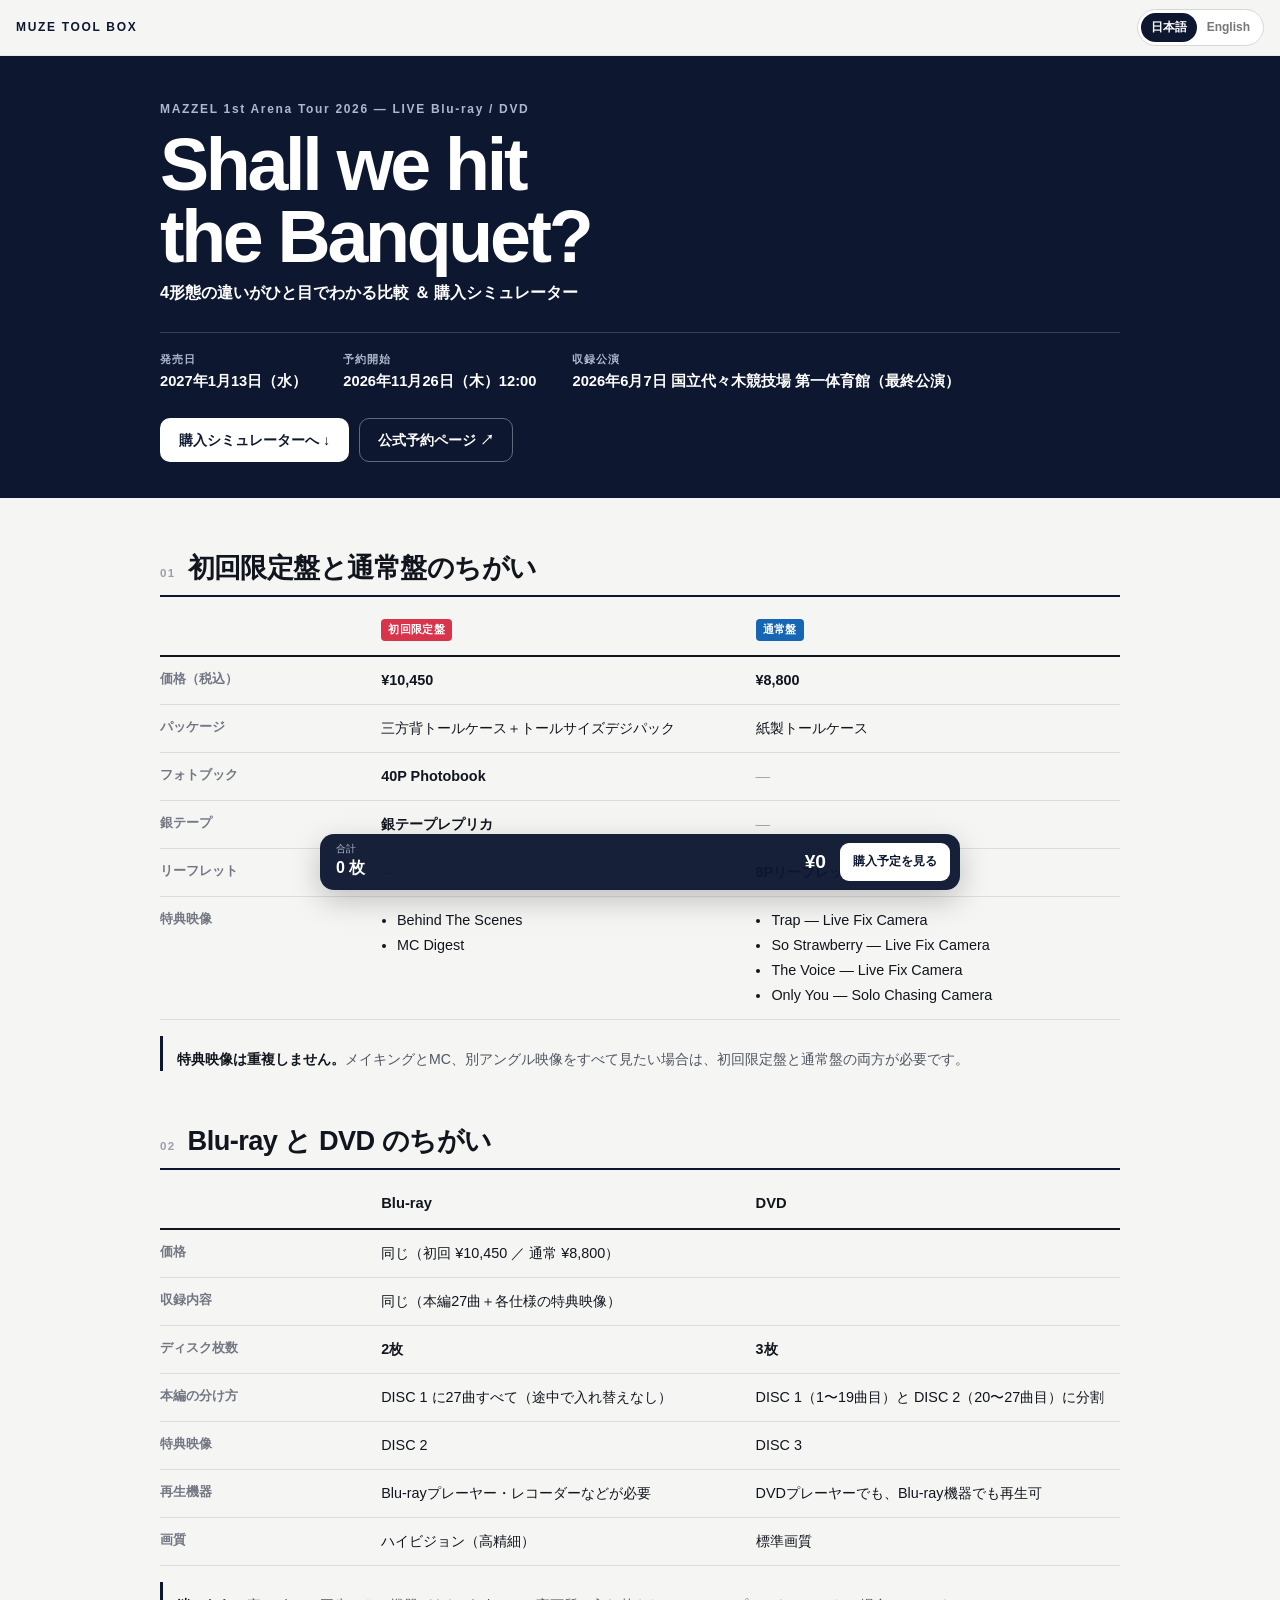
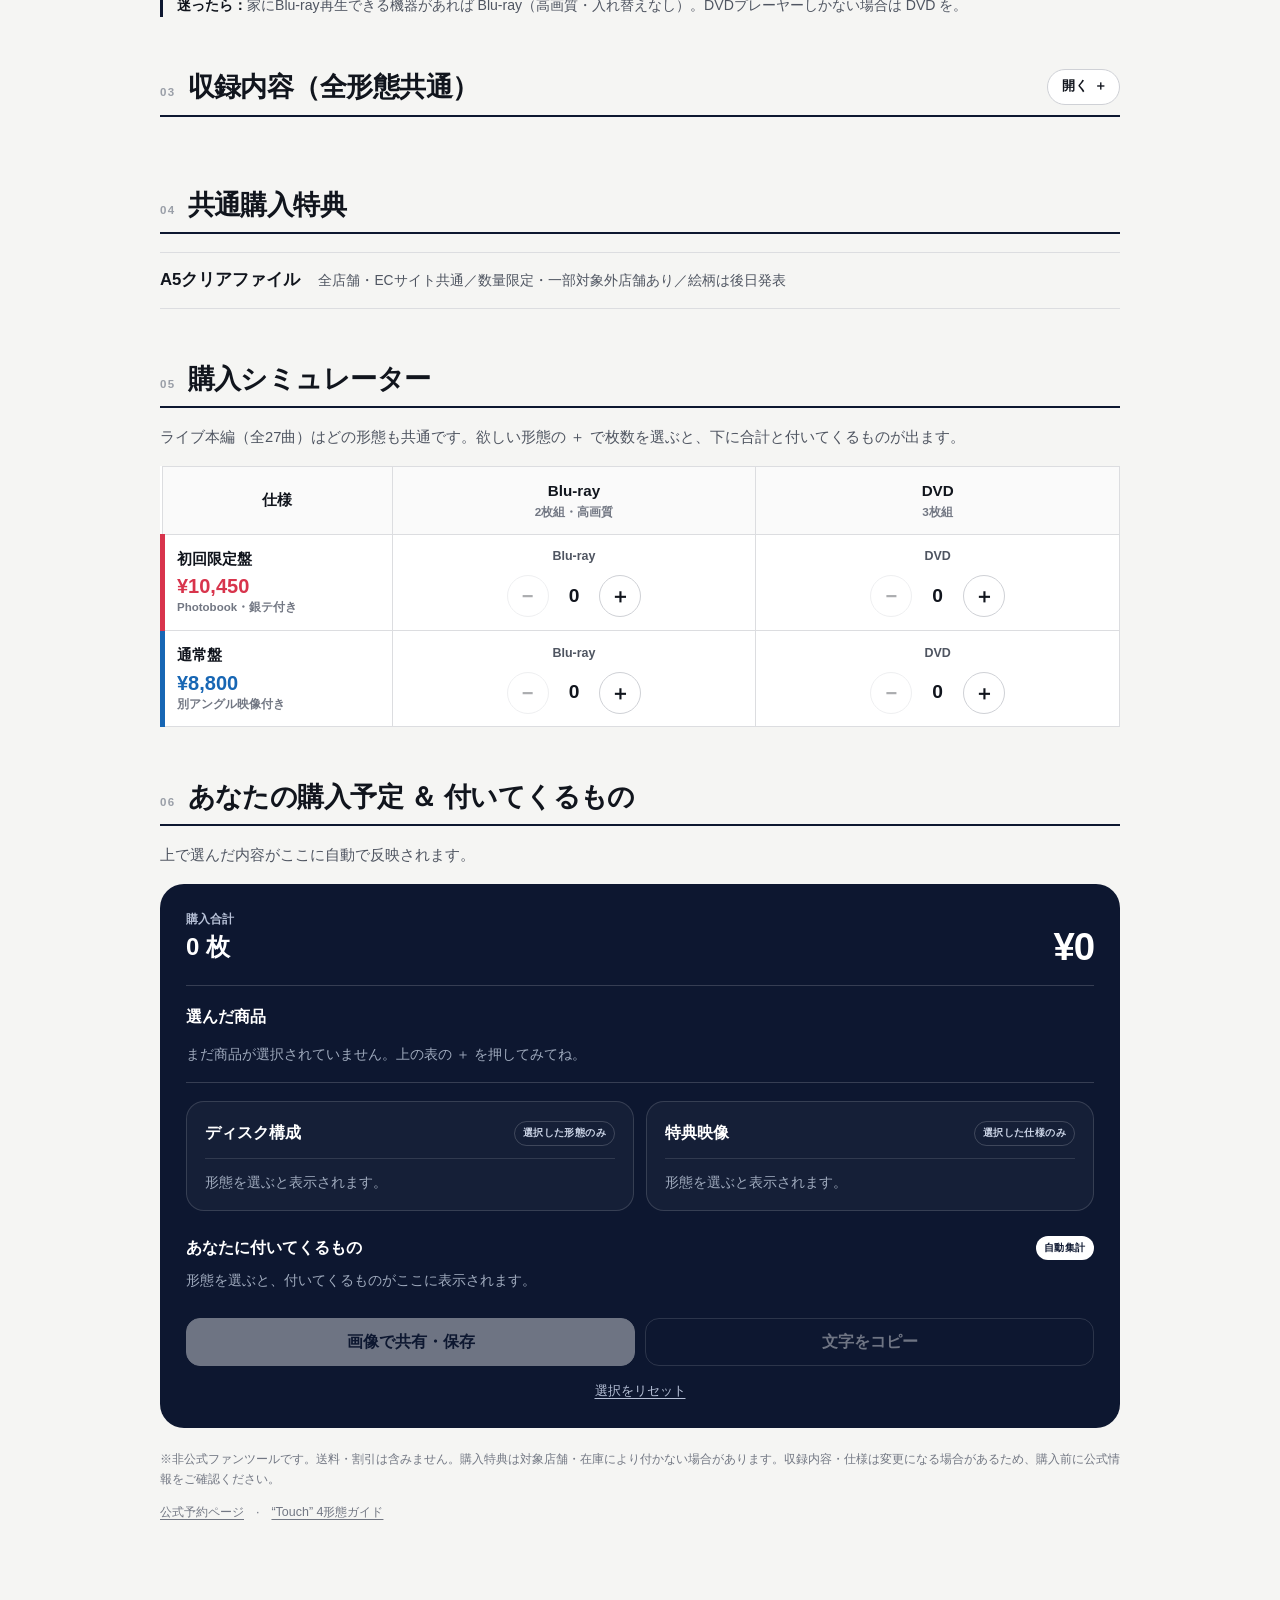
==== commit d35abd49: "BANQUET：収録内容を開閉できるように Co-Authored-By: Claude Opus 5.5 <noreply@anthropic.com> Claude-Session: https:" ====
--- a/banquet/index.html
+++ b/banquet/index.html
@@ -104,6 +104,18 @@
 .diff td{background:#fff}
 .callout{margin:16px 0 0;padding:12px 0 0 14px;border-left:3px solid var(--navy);font-size:.88rem;color:var(--sub)}
 .callout strong{color:var(--ink)}
+
+/* 折りたたみ（収録内容） */
+.fold>summary{list-style:none;cursor:pointer;-webkit-tap-highlight-color:transparent}
+.fold>summary::-webkit-details-marker{display:none}
+.fold>summary h2{flex:1}
+.fold-btn{flex:0 0 auto;align-self:center;display:inline-flex;align-items:center;gap:6px;font-size:.8rem;font-weight:800;border:1px solid #cfd1d6;background:#fff;border-radius:999px;padding:6px 12px 6px 14px;min-height:36px}
+.fold-btn::after{content:"＋";font-weight:900}
+.fold[open] .fold-btn::after{content:"−"}
+.fold .when-open{display:none}
+.fold[open] .when-open{display:inline}
+.fold[open] .when-closed{display:none}
+.fold>summary:focus-visible{outline:2px solid var(--navy);outline-offset:4px}
 
 /* ---------- 収録内容 ---------- */
 .setlist-wrap{display:grid;grid-template-columns:1fr 220px;gap:28px;align-items:start}
@@ -204,7 +216,7 @@
 </style>
 <script>
 /* キャッシュ対策：最新の version.json と違えば、新しい版を読み込み直す */
-(function(){var BUILD="20261126-1320";
+(function(){var BUILD="20261126-1330";
   fetch("version.json?t="+Date.now(),{cache:"no-store"}).then(function(r){return r.json()}).then(function(j){
     if(!j||!j.v||j.v===BUILD)return;
     var key="reloaded-"+j.v;try{if(sessionStorage.getItem(key))return;sessionStorage.setItem(key,"1")}catch(e){}
@@ -284,7 +296,8 @@
 
   <!-- 04 収録内容 -->
   <section class="block shell" id="setlist">
-    <div class="head"><span class="no">03</span><h2 data-ja="収録内容（全形態共通）" data-en="Setlist (all editions)">収録内容（全形態共通）</h2></div>
+    <details class="fold">
+    <summary class="head"><span class="no">03</span><h2 data-ja="収録内容（全形態共通）" data-en="Setlist (all editions)">収録内容（全形態共通）</h2><span class="fold-btn"><span class="when-closed" data-ja="開く" data-en="Open">開く</span><span class="when-open" data-ja="閉じる" data-en="Close">閉じる</span></span></summary>
     <div class="setlist-wrap">
       <ol class="setlist" id="setlist-ol"></ol>
       <aside class="discmap">
@@ -300,6 +313,7 @@
         </ol>
       </aside>
     </div>
+    </details>
   </section>
 
   <!-- 05 購入特典 -->
